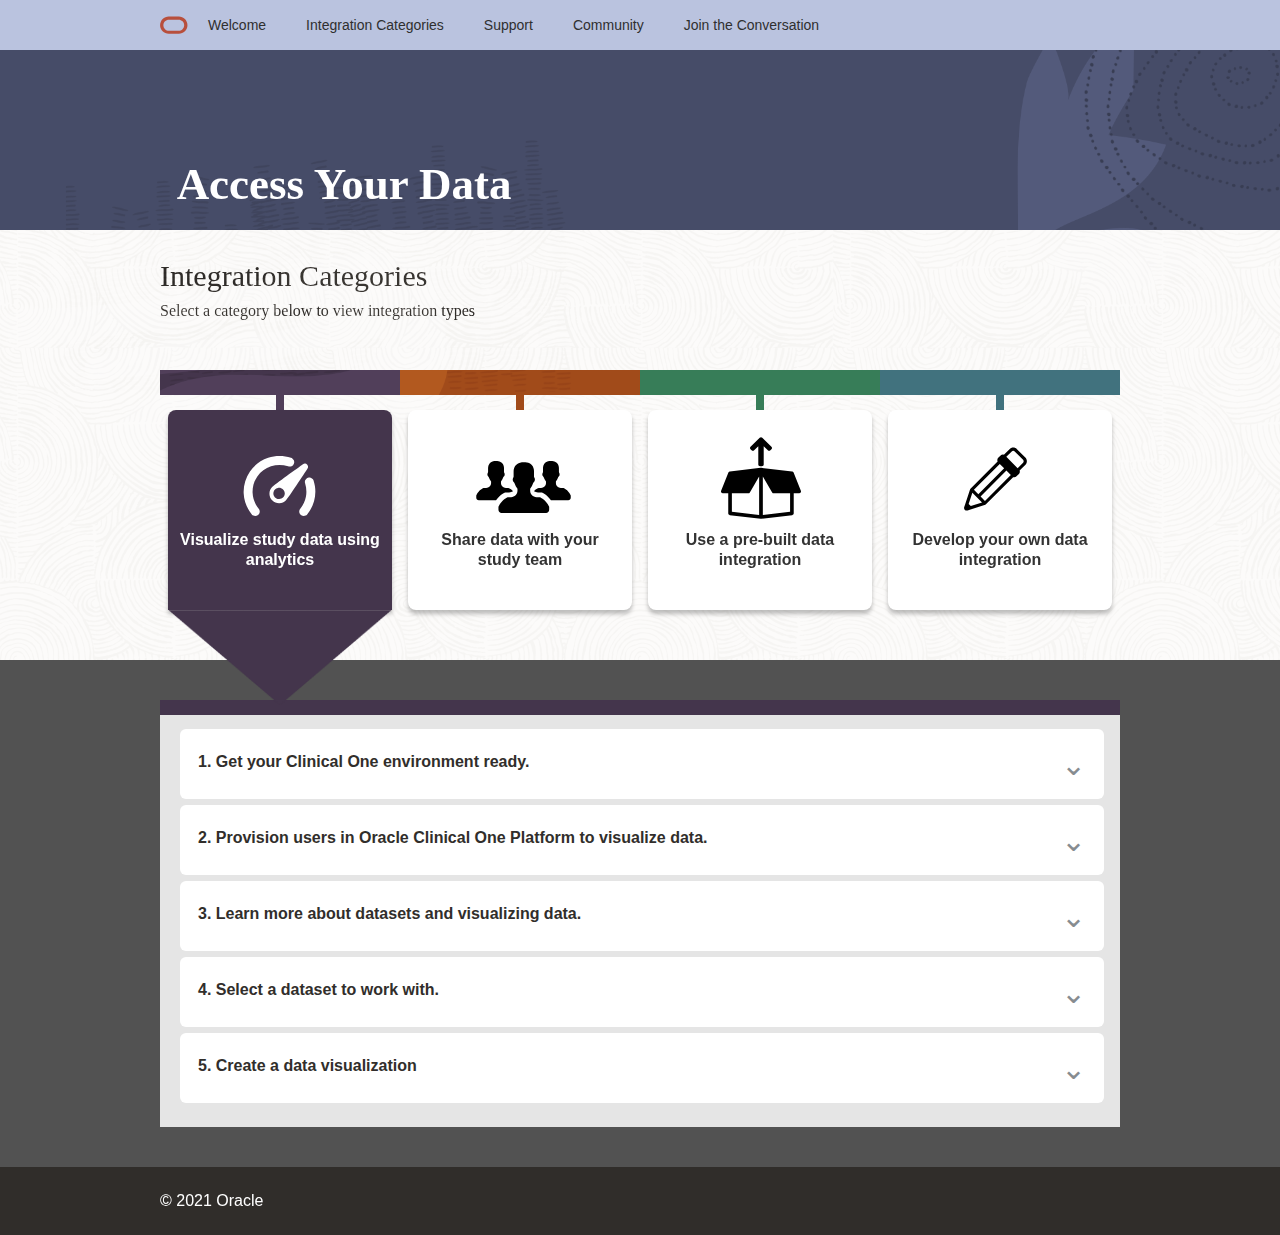
==== index.html @ 01ffe97f "first commit" ====
<!DOCTYPE html>
<html lang="en">

<head>
    <meta http-equiv="Content-Type" content="text/html; charset=UTF-8">
    <meta name="viewport" content="width = device-width, initial-scale=1.0">
    <meta http-equiv="X-UA-Compatible" content="ie=edge">
    <link rel="stylesheet" href="./style.css">
    <link rel="icon" href="https://www.oracle.com/asset/web/favicons/favicon-32.png" sizes="32x32">
    <title> Clinical One Access Your Data</title>

    <link rel="schema.dcterms" href="http://purl.org/dc/terms/">
    <meta name="dcterms.created" content="2021-08-27T13:24:15+00:00">
    <meta name="dcterms.title" content="Welcome to Oracle Health Sciences Clinical One">
    <meta name="dcterms.category" content="industries">
    <meta name="dcterms.isVersionOf" content="WELCOME">
    <meta name="dcterms.product" content="en/industries/health-sciences/clinical-one">

    <meta name="dcterms.release" content="Latest Release">
    <script id="ssot-metadata"
        type="application/json">{"primary":{"category":{"short_name":"industries","element_name":"Industries","display_in_url":true},"suite":{"short_name":"health-sciences","element_name":"Health Sciences","display_in_url":true},"product_group":{"short_name":"health-science-clinical","element_name":"Clinical","display_in_url":false},"product":{"short_name":"clinical-one","element_name":"Health Sciences Clinical One Platform","display_in_url":true},"release":{"short_name":"latest","element_name":"Latest Release","display_in_url":false}}}</script>

    <meta name="dcterms.identifier" content="F48219-02">
    <script
        type="application/ld+json"> {"@context":"https://schema.org","@type":"WebPage","name":" Clinical One Welcome Kit","datePublished":"2021-09-05 23:02:25 PDT","dateModified":"2021-11-08 17:31:45 PST"} </script>
    <script>window.ohcglobal || document.write('<script src="/en/dcommon/js/global.js">\x3C/script>')</script>
</head>

<body>
    <header id="navbar" class="sticky">
        <div class="logo-container">
            <img src="./files/logo-oracle-red.svg" alt="logo">
        </div>
        <nav>
            <ul class="nav-links">
                <li><a class="nav-link" href="#">Welcome</a></li>
                <li><a class="nav-link" href="#Integrationcategories">Integration Categories</a></li>
                <li><a class="nav-link" href="#support">Support</a></li>
                <li><a class="nav-link" href="#community">Community</a></li>
                <li><a class="nav-link" href="#convo">Join the Conversation</a></li>
            </ul>
        </nav>
    </header>

    <main>
        <section class="banner">
            <div class="bannertext">
                <h1>Access Your Data<span class="brheader"></span></h1>
                <div id="bannerimg">
                </div>
            </div>
        </section>



        <span id="Integrationcategories" class="spanlinks"></span>
        <section class="dynapick">
            <h1>Integration Categories</h1>
            <h6>Select a category below to view integration types</h6>
            <div class="pickset tabcontent" id="oracontent">
                <div class="redpick">


                    <div class="redpickoption" height="27" viewbox="0 0 196 27" fill="none"
                        xmlns="http://www.w3.org/2000/svg" style="background-color: #44354C;">
                    </div>

                    <div class="redpickoption" height="27" viewbox="0 0 196 27" " fill=" none"
                        xmlns="http://www.w3.org/2000/svg" style="background-color: #A14B1A;">
                    </div>

                    <div class="redpickoption" height="27" viewbox="0 0 196 27" fill="none"
                        xmlns="http://www.w3.org/2000/svg" style="background-color: #377D58">
                    </div>

                    <div class="redpickoption" height="27" viewbox="0 0 196 27" fill="none"
                        xmlns="http://www.w3.org/2000/svg" style="background-color: #41727E">
                    </div>
                </div>

                <div class="svgstem">


                    <svg width="8" height="15" viewbox="0 0 8 15" fill="none" xmlns="http://www.w3.org/2000/svg">
                        <path d="M-1.1365e-06 -1.90735e-06L0 26L8 26L8 -2.25704e-06L-1.1365e-06 -1.90735e-06Z"
                            fill="#44354C" />
                    </svg>

                    <svg width="8" height="15" viewbox="0 0 8 15" fill="none" xmlns="http://www.w3.org/2000/svg">
                        <path d="M-1.1365e-06 -1.90735e-06L0 26L8 26L8 -2.25704e-06L-1.1365e-06 -1.90735e-06Z"
                            fill="#A14B1A" />
                    </svg>

                    <svg width="8" height="15" viewbox="0 0 8 15" fill="none" xmlns="http://www.w3.org/2000/svg">
                        <path d="M-1.1365e-06 -1.90735e-06L0 26L8 26L8 -2.25704e-06L-1.1365e-06 -1.90735e-06Z"
                            fill="#377D58" />
                    </svg>

                    <svg width="8" height="15" viewbox="0 0 8 15" fill="none" xmlns="http://www.w3.org/2000/svg">
                        <path d="M-1.1365e-06 -1.90735e-06L0 26L8 26L8 -2.25704e-06L-1.1365e-06 -1.90735e-06Z"
                            fill="#41727E" />
                    </svg>

                </div>
                <div id="oraclebutton" class="card">
                    <div class="pickoption pick2" onclick="buttonclicker('ob2')">
                        <div id="op2" class="pick activate">
                                <div>
                                    <svg width="87" height="70" viewBox="0 0 104 87" fill = "white"
                                        xmlns="http://www.w3.org/2000/svg" class="story-icons-1">
                                        <path fill-rule="evenodd" clip-rule="evenodd"
                                            d="M14.0919 86.3813C14.9572 86.7876 15.902 86.9988 16.8589 87C18.0915 86.9986 19.2981 86.6485 20.3385 85.9907C21.3787 85.3328 22.2096 84.3942 22.7343 83.2845C23.2591 82.1746 23.456 80.9391 23.302 79.7223C23.1481 78.5052 22.6497 77.357 21.865 76.4112C16.4736 69.8992 13.361 61.8165 12.9986 53.3868C12.6362 44.957 15.0437 36.6393 19.8564 29.6929C24.6693 22.7465 31.6254 17.5498 39.6717 14.8893C47.718 12.2289 56.4162 12.2497 64.4495 14.9486C65.2695 15.2692 66.1465 15.4205 67.0272 15.3934C67.9078 15.3663 68.7738 15.1614 69.5724 14.791C70.3711 14.4207 71.0857 13.8927 71.673 13.2391C72.2603 12.5854 72.7079 11.8199 72.9888 10.9888C73.2696 10.1577 73.3777 9.27855 73.3066 8.40467C73.2355 7.53078 72.9867 6.6803 72.5752 5.90511C72.1637 5.1298 71.5981 4.44577 70.9128 3.89479C70.2276 3.34368 69.4369 2.93691 68.5887 2.69918C57.8806 -0.883904 46.2911 -0.900078 35.5728 2.65317C24.8545 6.20637 15.5903 13.1358 9.18085 22.3937C2.77141 31.6515 -0.434668 42.7344 0.0473922 53.9665C0.529452 65.1985 4.67344 75.969 11.8528 84.6493C12.4619 85.3835 13.2265 85.975 14.0919 86.3813ZM91.9506 12.2098C91.1713 11.4664 90.1547 11.0182 89.0777 10.9434C88.0009 10.8685 86.9316 11.1716 86.056 11.8001C79.2077 16.6739 44.8801 41.1942 41.3043 45.0114C38.7437 47.6739 37.3509 51.2395 37.4321 54.924C37.5134 58.6083 39.0622 62.1097 41.7377 64.6579C44.4132 67.2059 47.9964 68.5919 51.6989 68.5111C55.4013 68.4302 58.9199 66.889 61.4805 64.2265C65.1213 60.4309 88.0931 25.1925 92.6441 18.162C93.2635 17.2515 93.5342 16.1501 93.4069 15.0579C93.2797 13.9657 92.7629 12.9551 91.9506 12.2098ZM51.5765 62.4797C49.9442 62.5176 48.3372 62.073 46.9586 61.2021C45.5801 60.3313 44.492 59.0732 43.8319 57.587C43.1717 56.1009 42.9692 54.4532 43.2501 52.8526C43.5308 51.2519 44.2822 49.7699 45.4092 48.5942C46.5361 47.4184 47.9882 46.6015 49.5817 46.2469C51.1752 45.8922 52.8385 46.0157 54.3615 46.6017C55.8845 47.1877 57.1988 48.2098 58.1379 49.539C59.0772 50.8682 59.5993 52.4445 59.6383 54.069C59.6644 55.1481 59.4763 56.2217 59.0851 57.2285C58.694 58.2352 58.1073 59.1554 57.3586 59.9365C56.61 60.7176 55.714 61.3442 54.7218 61.7806C53.7297 62.2169 52.661 62.4545 51.5765 62.4797ZM87.1179 86.9999C85.8853 86.9985 84.6785 86.6485 83.6383 85.9906C82.5979 85.3328 81.767 84.3942 81.2423 83.2844C80.7176 82.1745 80.5208 80.9391 80.6747 79.7223C80.8286 78.5052 81.327 77.3569 82.1117 76.4112C86.2367 71.4098 89.0446 65.4647 90.2819 59.1128C91.5192 52.761 91.1468 46.2024 89.1983 40.0296C88.8885 39.2052 88.7511 38.3265 88.7944 37.4474C88.8377 36.5683 89.0607 35.7072 89.4499 34.9168C89.8391 34.1265 90.3863 33.4234 91.058 32.8507C91.7296 32.2781 92.5117 31.8478 93.3563 31.5863C94.2008 31.3248 95.09 31.2374 95.9696 31.3298C96.8492 31.422 97.7007 31.692 98.4719 32.123C99.2431 32.554 99.9177 33.1371 100.455 33.8366C100.991 34.5361 101.379 35.3371 101.594 36.1909C103.179 41.2237 103.99 46.4658 104 51.7398C103.998 63.7485 99.7992 75.3826 92.124 84.6493C91.5147 85.3835 90.7503 85.975 89.8849 86.3813C89.0195 86.7876 88.0748 86.9988 87.1179 86.9999Z "
                                            />
                                    </svg>

                                    <h1>Visualize study data using analytics</h1>
                                
                                    <div class="pickbutton">
                                        <button class="cardlinks active" id="ob2" onclick="openinfo(event,'c2')" style="display:none">View
                                            Checklist</button>
                                    </div>
                                
                            </div>
                            <img class="triangle-svg"
                                style="width: 100%;position: absolute;height: 95px;bottom: -94.5px;"
                                src="./files/Poly1.png" alt="pointer">

                        </div>
                    </div>

                    <div class="pickoption pick3" onclick="buttonclicker('ob3')">
                        <div id="op3" class="pick">
                            <div>
                            <svg width="129" height="62" viewBox="0 0 149 82" fill="black" xmlns="http://www.w3.org/2000/svg" class="story-icons-2">
                                <path d="M45.9577 49.4776H51.7405C54.0477 49.4776 56.1953 48.8034 58 47.6465C54.2727 43.6062 50.7044 42.6248 50.7044 42.6248H46.8038C42.4962 42.6248 39.0033 39.1552 39.0033 34.8748V32.3849C40.7286 30.3468 41.9665 27.9368 42.736 25.3895C42.8157 24.9602 43.2312 24.7479 43.5091 24.453C45.0024 22.97 45.2958 20.4666 44.1757 18.6845C44.0233 18.4136 43.7495 18.1789 43.7644 17.8442C43.7644 15.5713 43.7757 13.2955 43.7609 11.025C43.6995 8.2833 42.9115 5.43152 40.9761 3.40166C39.4145 1.76142 37.2702 0.784679 35.0575 0.366557C32.2615 -0.163235 29.3364 -0.136595 26.5672 0.563506C24.1675 1.16472 21.9125 2.56138 20.5187 4.63152C19.2843 6.43067 18.7433 8.61615 18.6524 10.7695C18.6178 13.0815 18.6446 15.3992 18.6368 17.7171C18.6905 18.1806 18.294 18.4947 18.1148 18.879C17.0604 20.7805 17.5245 23.3709 19.2201 24.7539C19.6505 25.0489 19.7301 25.5864 19.8866 26.0501C20.6253 28.3395 21.8519 30.4569 23.4023 32.3016V34.8748C23.4023 39.1546 19.9093 42.6249 15.6016 42.6249H11.7011C11.7011 42.6249 4.6313 44.5624 0 54.2499V58.1247C0 60.2668 1.74433 62 3.90064 62H31.2317C37.8557 51.7017 45.9577 49.4776 45.9577 49.4776Z" />
                                <path d="M137.299 42.6248H133.398C129.091 42.6248 125.598 39.1552 125.598 34.8748V32.3849C127.323 30.3468 128.561 27.9369 129.331 25.3895C129.41 24.9602 129.826 24.7479 130.104 24.453C131.597 22.97 131.89 20.4666 130.77 18.6845C130.618 18.4136 130.344 18.1789 130.359 17.8442C130.359 15.5713 130.37 13.2955 130.355 11.025C130.294 8.2833 129.506 5.43152 127.571 3.40167C126.009 1.76143 123.865 0.784677 121.652 0.366555C118.856 -0.163237 115.931 -0.136592 113.162 0.563509C110.762 1.16472 108.507 2.56139 107.113 4.63152C105.879 6.43068 105.338 8.61616 105.247 10.7695C105.212 13.0815 105.239 15.3992 105.231 17.7171C105.285 18.1806 104.889 18.4947 104.709 18.879C103.655 20.7805 104.119 23.3709 105.815 24.7539C106.245 25.0489 106.325 25.5864 106.481 26.0501C107.22 28.3395 108.447 30.4569 109.997 32.3016V34.8748C109.997 39.1546 106.504 42.6249 102.196 42.6249H98.2958C98.2958 42.6249 94.7272 43.6063 91 47.6465C92.8047 48.8034 94.9523 49.4774 97.2595 49.4774H103.042C103.042 49.4774 111.144 51.7016 117.768 62H145.099C147.256 62 149 60.2668 149 58.1247V54.25C144.368 44.5624 137.299 42.6248 137.299 42.6248Z" />
                                <path d="M99.9999 56.9998H94.9995C89.4774 56.9998 84.9997 52.5228 84.9997 46.9997V43.787C87.2114 41.1571 88.7983 38.0476 89.7849 34.7606C89.887 34.2067 90.4197 33.9328 90.7759 33.5522C92.6902 31.6387 93.0663 28.4085 91.6304 26.109C91.435 25.7595 91.0841 25.4567 91.1032 25.0248C91.1032 22.092 91.1177 19.1555 91.0987 16.2258C91.02 12.6881 90.0098 9.00841 87.5288 6.38925C85.5268 4.27281 82.7781 3.01249 79.9415 2.47298C76.3572 1.78937 72.6074 1.82375 69.0574 2.7271C65.9812 3.50288 63.0904 5.30501 61.3037 7.97616C59.7213 10.2976 59.0278 13.1176 58.9112 15.8961C58.8668 18.8793 58.9012 21.87 58.8912 24.8608C58.96 25.4588 58.4518 25.8641 58.2221 26.36C56.8703 28.8136 57.4653 32.156 59.6389 33.9405C60.1906 34.3212 60.2928 35.0147 60.4934 35.613C61.4403 38.5671 63.0128 41.2992 65.0002 43.6794V46.9998C65.0002 52.5221 60.5225 56.9999 55.0003 56.9999H50.0001C50.0001 56.9999 40.937 59.4999 35 71.9999V76.9996C35 79.7636 37.2361 82 40.0004 82H110C112.764 82 115 79.7637 115 76.9996V71.9999C109.062 59.4998 99.9999 56.9998 99.9999 56.9998Z" />
                                </svg>
                                
                            <h1>Share data with your study team</h1>
                            <div class="pickbutton">
                                <button class="cardlinks" id="ob3" onclick="openinfo(event,'c3')" style="display:none"sig>View
                                    Checklist</button>
                            </div>
                        </div>
                            <img class="triangle-svg"
                                style="width: 100%;position: absolute;height: 95px;bottom: -94.5px;"
                                src="./files/Poly2.png" alt="pointer">
                        </div>
                    </div>

                    <div class="pickoption pick4" onclick="buttonclicker('ob4')">
                        <div id="op4" class="pick">
                            <div>
                            <svg width="90" height="92" viewBox="0 0 102 104" fill="black" xmlns="http://www.w3.org/2000/svg" class="story-icons-3" >
                                <path d="M101.833 68.3233L92.5555 45.1113C92.2449 44.3221 91.5216 43.765 90.6778 43.6675L51.4685 39.0466C51.3108 39.0135 51.1486 38.9976 50.9839 39.0003C50.846 38.9987 50.7099 39.0115 50.5766 39.0364L11.3202 43.6629C10.481 43.7604 9.75306 44.3175 9.44241 45.1067L0.164869 68.3186C-0.117972 69.0336 -0.0344647 69.8414 0.396684 70.482C0.827883 71.1226 1.5465 71.5033 2.31619 71.5033H9.24308V97.0364C9.24308 98.2156 10.1194 99.2044 11.2878 99.339L50.6652 103.981C50.7579 103.995 50.846 104 50.9387 104C50.9543 104 50.9696 103.998 50.9851 103.998C51.0006 103.998 51.0159 104 51.0315 104C51.1196 104 51.2123 103.995 51.305 103.981L90.6778 99.339C91.8462 99.2044 92.7225 98.2156 92.7225 97.0364V71.5033H99.6818C100.451 71.5033 101.17 71.1272 101.601 70.4866C102.032 69.8459 102.121 69.0382 101.833 68.3233ZM13.8795 94.9752V71.5033H34.7853C35.6106 71.5033 36.3756 71.0622 36.7882 70.3473L48.6205 50.0026V99.0697L13.8795 94.9752ZM88.086 94.9752L53.3496 99.0698V49.9595L65.2097 70.352C65.6223 71.0623 66.3873 71.5033 67.2126 71.5033H88.086V94.9752Z"/>
                                <path d="M64.317 12.134C64.7727 12.5813 65 13.116 65 13.7398C65 14.3508 64.7728 14.8804 64.317 15.3275L62.9697 16.65C62.5377 17.097 61.9981 17.32 61.352 17.32C60.7046 17.32 60.1661 17.097 59.734 16.65L54.4498 11.4818V34.9366C54.4498 35.5476 54.2259 36.0445 53.7767 36.4271C53.3275 36.8087 52.7846 37 52.1501 37H49.8497C49.2141 37 48.6723 36.8087 48.2231 36.4271C47.774 36.0445 47.549 35.5476 47.549 34.9366V11.4818L42.283 16.6499C41.8286 17.097 41.2835 17.32 40.6482 17.32C40.0126 17.32 39.4675 17.097 39.0131 16.6499L37.6645 15.3274C37.2219 14.8687 37 14.3391 37 13.7397C37 13.1276 37.2219 12.5929 37.6645 12.135L49.365 0.652176C49.8076 0.217564 50.3527 5.66e-08 51.0001 0C51.6591 -5.761e-08 52.1976 0.217564 52.6178 0.652176L64.317 12.134Z"/>
                                </svg>
                                
                            <h1>Use a pre-built data integration</h1>
                            <div class="pickbutton">
                                <button class="cardlinks" id="ob4" onclick="openinfo(event,'c4')" style="display:none">View
                                    Checklist</button>
                            </div>
                        </div>
                            <img class="triangle-svg"
                                style="width: 100%;position: absolute;height: 95px;bottom: -94.5px;"
                                src="./files/Poly4.png" alt="pointer">

                        </div>
                    </div>

                    <div class="pickoption pick5" onclick="buttonclicker('ob5')">
                        <div id="op5" class="pick">
                            <div>
                            <svg width="73" height="78" viewBox="0 0 89 90" fill="black" xmlns="http://www.w3.org/2000/svg" class="story-icons-4">
                                <path d="M86.6392 14.6637L74.7938 2.81869C73.3248 1.34964 71.4941 0.626465 69.5497 0.626465C67.6058 0.626465 65.6389 1.36077 64.3049 2.81869L56.3708 10.7536C54.7882 10.2676 52.9575 10.6293 51.7367 11.7255L48.3235 15.1387C46.9789 16.484 46.7411 18.5519 47.4643 20.2704L9.12607 58.6083C9.00181 58.7326 8.87697 58.8574 8.87697 58.9698V59.0946C8.75327 59.2191 8.75327 59.3437 8.62872 59.4563L1.80213 80.2188L1.06771 82.4121L0.332993 84.6045C0.332993 84.7284 0.332994 84.8529 0.208444 84.8529C-0.0406561 86.0739 0.208444 87.0451 0.570074 87.6565C0.694624 87.9045 0.818606 88.1421 0.931799 88.266C1.66632 89.1254 2.76248 89.6119 3.98346 89.6119H4.83099C4.95488 89.6119 5.07943 89.6119 5.07943 89.4869L8.13119 88.5159L30.1034 81.315C30.4652 81.1913 30.7135 81.0667 30.9626 80.8296L69.4138 42.3784C69.9 42.6266 70.3855 42.6266 70.9963 42.6266C72.2172 42.6266 73.3132 42.1404 74.1725 41.2814L77.5859 37.868C78.9304 36.5235 79.1676 34.6925 78.5575 33.1103L86.4916 25.1753C89.5665 22.3617 89.5665 17.5915 86.6392 14.6637ZM50.5046 23.7062L56.7326 29.9228L20.2367 66.5432L14.0087 60.2021L50.5046 23.7062ZM9.61168 83.2705L6.56002 80.2188L11.8047 64.3506L25.4807 78.0264L9.61168 83.2705ZM29.6292 75.9464L23.4129 69.7194L59.9086 33.0988L66.1366 39.3259L29.6292 75.9464ZM83.4635 22.1124L75.7768 29.7981L59.7842 13.6921L67.4699 6.00626C68.566 4.91001 70.5214 4.91001 71.6184 6.00626L83.4635 17.84C84.5599 19.0607 84.5599 20.8917 83.4635 22.1124Z" />
                                </svg>
                                
                            <h1 style="top:50%">Develop your own data integration</h1>
                            <div class="pickbutton">
                                <button class="cardlinks" id="ob5" onclick="openinfo(event,'c5')" style="display:none">View
                                    Checklist</button>
                            </div>
                        </div>
                            <img class="triangle-svg"
                                style="width: 100%;position: absolute;height: 95px;bottom: -94.5px;"
                                src="./files/Poly5.png" alt="pointer">

                        </div>
                    </div>
                </div>

                <div id="c2" class="info card_content">

                    <div class="rinfo">
                        <svg width="100%" height="15" viewbox="0 0 1493 " fill=" #44354C"
                        
                            xmlns="http://www.w3.org/2000/svg">
                            <rect width="100%" height="15" fill="#44354C" />
                        </svg>

                        <div class="infomargin overlay">
                            <button id="b1" class="accordion infobox" onclick="accord()">
                                <!-- <svg width="30" height="20" viewBox="0 0 30 20" fill="none" xmlns="http://www.w3.org/2000/svg" style="float:right">
                                    <path d="M29.3925 4.98247L18.9438 15.5075L18.9663 15.5287L16.0438 18.43L15.3388 19.14L15.3338 19.135L15.3275 19.14L14.6225 18.43L11.7 15.5287L11.7213 15.5075L1.27379 4.98247C0.623788 4.32872 0.640038 3.26122 1.30879 2.59747L2.52504 1.38997C3.19379 0.726216 4.26254 0.717466 4.91129 1.37122L15.3325 11.8687L25.7538 1.37122C26.4025 0.717466 27.47 0.726216 28.1388 1.38997L29.355 2.59747C30.025 3.26122 30.04 4.32872 29.3925 4.98247Z" fill="#878C90"/>
                                    </svg> -->
                                    
                                <span class="btext">1. Get your Clinical One environment ready.
                                </span>
                            </button>
                            <div class="panel">
                                <div class="ticontainer">
                                    <div class="ticontainer_text">
                                        <span class="stext">Work with your Oracle project manager to make sure the Oracle Clinical One Analytics are fully deployed in your organization's environment. Remember that you can use Oracle Clinical One Analytics whether you are working in a brand new or existing study.
                                        </span>
                                    </div>
                                </div>
                            </div>
                        </div>

                        <div class="infomargin overlay">
                            <button class="accordion infobox" onclick="accord()">
                                
                                <span class="btext">2. Provision users in Oracle Clinical One Platform to visualize data.
                                </span>
                            </button>
                            <div class="panel">
                                <div class="ticontainer">
                                    <div class="ticontainer_text">
                                        <span class="stext">
                                            Work with your user administrator to make sure you and other sponsor users are assigned the appropriate permissions in Oracle Clinical One Platform.
                                            <br>
                                            <br>
                                            For step-by-step instructions on how to provision a sponsor user in Oracle Clinical One Platform, see <a href="https://docs.oracle.com/en/industries/health-sciences/clinical-one/user-provisioning/create-study-user-accounts.html">Create study user accounts</a>.
                                            For permissions typically assigned to a data manager or other sponsor users, see <a href="https://docs.oracle.com/en/industries/health-sciences/clinical-one/user-provisioning/examples-study-roles.html">Examples of study roles</a>.
                                            <br>
                                        </span>
                                    </div>
                                </div>
                            </div>
                        </div>

                        <div class="infomargin overlay">
                            <button class="accordion infobox" onclick="accord()">
                                
                                <span class="btext">3. Learn more about datasets and visualizing data.
                                </span>
                            </button>
                            <div class="panel">
                                <div class="ticontainer_text">
                                    <span class="stext">
                                        Read about the predefined datasets, corresponding permissions, and what tasks you can perform when working with analytics.
                                        <br>
                                        <br>
                                        <a href="https://docs.oracle.com/en/industries/health-sciences/clinical-one/analytics-information/get-started-data-sets-and-visualizing-data.html">Get started with datasets and visualizing data</a> |
                                        <a href="https://docs.oracle.com/en/industries/health-sciences/clinical-one/analytics-information/dataset-descriptions.html"> Dataset descriptions</a> |
                                        <a href="https://docs.oracle.com/en/industries/health-sciences/clinical-one/analytics-information/clinical-one-analytics-use-cases.html"> Use cases</a>
                                        <br>
                                    </span>
                                </div>
                            </div>
                        </div>

                        <div class="infomargin overlay">
                            <button class="accordion infobox" onclick="accord()">
                                
                                <span class="btext">4. Select a dataset to work with.
                                </span>
                            </button>
                            <div class="panel">
                                <div class="ticontainer_text">
                                    <span class="stext">
                                        You don't have to create a custom dataset from scratch because they are already predefined in your Oracle Clinical One Analytics environment. However, you have control over what you choose to visualize or export from that dataset.
                                        <br>
                                        <br>
                                        <a href="https://docs.oracle.com/en/industries/health-sciences/clinical-one/analytics-information/select-data-set-work.html">Select a dataset to work with</a>
                                        
                                    </span>
                                </div>
                            </div>
                        </div>

                        <div class="infomargin overlay1">
                            <button class="accordion infobox" onclick="accord()">
                                
                                <span class="btext">5. Create a data visualization
                                </span>
                            </button>
                            <div class="panel">
                                <div class="ticontainer_text">
                                    <span class="stext">
                                        You can visualize Oracle Clinical One Platform clinical data and add your visualizations into a dashboard that can be shared with analysts and statisticians on your study team.
                                        <br>
                                        <br>
                                        <a href="https://docs.oracle.com/en/industries/health-sciences/clinical-one/analytics-information/create-data-visualization.html">Create a data visualization</a>
                                        <br>
                                    </span>
                                    <br>
                                </div>
                            </div>
                        </div>

                        <svg width="100%" height="2" viewbox="0 0 1493 " fill="none"
                        xmlns="http://www.w3.org/2000/svg">
                    </svg> 
                        
                    </div>
                </div>

                <!-- <div id="c2" class="info card_content">

                    <div class="rinfo">
                        <svg width="100%" height="15" viewbox="0 0 1493 " fill="#44354C;"
                            xmlns="http://www.w3.org/2000/svg">
                            <rect width="100%" height="15" fill="#44354C" />
                        </svg>

                        <div class="infomargin">
                            <button class="accordion infobox" onclick="accord()">
                                
                                <span class="btext">1. Get your Clinical One environment ready.</span>
                            </button>
                            <div class="panel">
                                <div class="ticontainer">
                                    <div class="ticontainer_text">
                                        <span class="stext">
                                            <ol type="a">
                                                <li>Look for an email from
                                                    <strong>Alerts@clinicalone.oraclecloud.com</strong> with a subject
                                                    of <strong> Access information for the study_name study in Clinical
                                                        One.</strong> </li>
                                                <br>
                                                <li>Everyone receives this email after being assigned roles within a
                                                    study. The email contains the product URL, the date when access
                                                    begins, and the name of the study.</li>
                                                <br>
                                                <li>After your access begins, sign in to Oracle Clinical One Platform
                                                    using your Oracle Health Sciences single sign-on.
                                                    <br>
                                                    <a target="_blank"
                                                        href="https://www.oracle.com/goto/clinical-one-sign-in">Learn
                                                        More.</a>
                                                </li>
                                            </ol>
                                            <br>
                                        </span>
                                    </div>
                                    
                                        <div class="ticontainer_img" style="max-width: 30%">
                                            <img src="files/Capture1.PNG" id= "myImg" style="max-height: 180px;">
                                            <div id="myModal" class="modal">
                                                <span class="close">&times;</span>
                                                <img class="modal-content" id="img01">           
                                                <div id="caption"></div>
                                              </div>
                                            
                                        </div>
                                        
                                </div>
                            </div>
                        </div>

                        <div class="infomargin overlay2">
                            <button class="accordion infobox" onclick="accord()">
                                <span class="btext">2. Provision users in Oracle Clinical One Platform to visualize data.
                                </span>
                            </button>
                            <div class="panel">
                                <div class="ticontainer">
                                    <div class="ticontainer_text">
                                        <span class="stext">
                                            <ol type="a">
                                                <li>You can start reviewing all aspects of your study design as soon as
                                                    the study designer makes the study available for testing. Before the
                                                    formal testing process even begins, you can collaborate with your
                                                    Design Consultant to get answers to your questions and complete many
                                                    of your user acceptance testing tasks prior to the start of formal
                                                    testing.</li>
                                                <br>
                                                <li>Share updates with your Oracle Design Consultant.
                                                    <br>
                                                    Your Oracle Design Consultant can implement changes and share them
                                                    with you using a quick drag-and-drop process.
                                                </li>
                                            </ol>
                                            <br>
                                        </span>
                                    </div>
                                </div>
                            </div>
                        </div>

                        <div class="infomargin overlay2">
                            <button class="accordion infobox" onclick="accord()">
                                
                                <span class="btext">3. Learn more about datasets and visualizing data.
                                </span>
                            </button>
                            <div class="panel">
                                <div class="ticontainer_text">
                                    <span class="stext">
                                        <ol type="a">
                                            <li>Look for an email from your Oracle Project Manager or Design Consultant,
                                                informing you that Oracle completed verification of the study, and the
                                                study is ready for UAT.</li>
                                            <br>
                                            <li>Ensure that the study meets all acceptance criteria.</li>
                                        </ol>
                                        <br>
                                    </span>
                                </div>
                            </div>
                        </div>

                        <div class="infomargin overlay2">
                            <button class="accordion infobox" onclick="accord()">
                                <span class="btext">4. Select a dataset to work with.</span>
                            </button>
                            <div class="panel">
                                <div class="ticontainer_text">
                                    <span class="stext">
                                        <ol type="a">
                                            <li>Look for an email from your Oracle Project Manager or Design Consultant,
                                                informing you that Oracle completed verification of the study, and the
                                                study is ready for UAT.</li>
                                            <br>
                                            <li>Ensure that the study meets all acceptance criteria.</li>
                                        </ol>
                                        <br>
                                    </span>
                                </div>
                            </div>
                        </div>

                        <div class="infomargin overlay2">
                            <button class="accordion infobox" onclick="accord()">
                                <span class="btext">5. Create a data visualization
                                </span>
                            </button>
                            <div class="panel">
                                <div class="ticontainer_text">
                                    <span class="stext">
                                        <ol type="a">
                                            <li>Look for an email from your Oracle Project Manager or Design Consultant,
                                                informing you that Oracle completed verification of the study, and the
                                                study is ready for UAT.</li>
                                            <br>
                                            <li>Ensure that the study meets all acceptance criteria.</li>
                                        </ol>
                                        <br>
                                    </span>
                                </div>
                            </div>
                        </div>

                        <div class="documentation">
                            <p>Documentation: <a href="https://www.oracle.com/goto/clinical-one-faqs"
                                    target="_blank">FAQs for sponsors and CROs</a> | <a
                                    href="https://docs.oracle.com/en/industries/health-sciences/clinical-one/quick-study-design/index.html"
                                    target="_blank">Quick Start for Study Designers</a> | <a href="https://docs.oracle.com/en/industries/health-sciences/clinical-one/quick-study-setup/index.html
                                    " target="_blank">Quick Start for Study Teams</a> | <a href="https://docs.oracle.com/en/industries/health-sciences/clinical-one/sponsor-cro-information/index.html
                                    " target="_blank">Sponsor and CRO guide</a></p>
                            <p>Training: <a
                                    href="https://docs.oracle.com/en/industries/health-sciences/clinical-one/ors-study-design-training.html"
                                    target="_blank">Study design videos</a> </p>
                        </div>

                    </div>
                </div> -->

                <div id="c3" class="info card_content" style="display:none">

                    <div class="rinfo">
                        <svg width="100%" height="15" viewbox="0 0 1493 " fill="#6C1031"
                            xmlns="http://www.w3.org/2000/svg">
                            <rect width="100%" height="15" fill="#A14B1A" />
                        </svg>

                        <div class="infomargin overlay2">
                            <button class="accordion infobox" onclick="accord()">
                               
                                <span class="btext">1. Learn how to run a report or data extract.</span>
                            </button>
                            <div class="panel">
                                <div class="ticontainer_text">
                                    <span class="stext">
                                        You can run reports on real data while in production mode or on mock data when in testing and training mode. When your reports are ready you can download them in CSV or PDF format or view them in HTML.
                                        <br>
                                        <br>
                                        <a href="https://docs.oracle.com/en/industries/health-sciences/clinical-one/sponsor-cro-information/run-and-download-report-or-data-extract.html">Run and download a report or data extract</a> |
                                        <a href="https://docs.oracle.com/en/industries/health-sciences/clinical-one/sponsor-cro-information/generate-and-download-oracle-crf-submit-archive.html">Generate an Oracle CRF Submit archive or report</a> 
                                        <br>
                                    </span>
                                </div>
                            </div>
                        </div>

                        <div class="infomargin overlay2">
                            <button class="accordion infobox" onclick="accord()">
                                <span class="btext">2. See your options.</span>
                            </button>
                            <div class="panel champagne">
                                <div class="ticontainer_text">
                                    <span class="stext">
                                        Clinical One includes a wide variety of reports for you to select from. Don't forget that your access to certain reports may be restricted due to your study role.
                                        <br>
                                        <br>
                                        <a href="https://docs.oracle.com/en/industries/health-sciences/clinical-one/sponsor-cro-information/report-descriptions.html">Report descriptions</a>  |
                                        <a href="https://docs.oracle.com/en/industries/health-sciences/clinical-one/sponsor-cro-information/data-extract-descriptions.html">Data extract descriptions</a>  | 
                                        <a href="https://docs.oracle.com/en/industries/health-sciences/clinical-one/sponsor-cro-information/oracle-crf-submit-archives-and-reports.html">Oracle CRF Submit archives and reports</a>
                                        <br>
                                    </span>
                                </div>
                            </div>
                        </div>

                        <div class="infomargin overlay2">
                            <button class="accordion infobox" onclick="accord()">
                                <span class="btext">3. Do some customization.</span>
                            </button>
                            <div class="panel champagne">
                                <div class="ticontainer_text">
                                    <span class="stext">
                                        Some reports can be customized to better suit your needs. For example, you can add more subject data to your Subject Events report.
                                        <br>
                                        <br>
                                        <a href="https://docs.oracle.com/en/industries/health-sciences/clinical-one/sponsor-cro-information/add-customized-fields-report.html"> Add customized fields to a report </a>
                                        <br>
                                    </span>
                                </div>
                            </div>
                        </div>

                        <svg width="100%" height="2" viewbox="0 0 1493 " fill="none"
                        xmlns="http://www.w3.org/2000/svg">
                    </svg>   
                    </div>
                </div>

                <div id="c4" class="info card_content" style="display:none">

                    <div class="rinfo">
                        <svg width="100%" height="15" viewbox="0 0 1493 " fill="#44354C;"
                            xmlns="http://www.w3.org/2000/svg">
                            <rect width="100%" height="15" fill="#377D58" />
                        </svg>

                        <div class="infomargin overlay2">
                            <button class="accordion infobox" onclick="accord()">
                                <span class="btext">1. Randomization & Trial Supply Management (RTSM)
                                </span>
                            </button>
                            <div class="panel">
                                <div class="ticontainer">
                                    <div class="ticontainer_text">
                                        <span class="stext">

                                            <details>
                                                <summary>Supply Systems</summary>
                                                <ol class="card-details">
                                                    <li> <a class="modal-button" href="#myModal1">Almac</a></li>
                                                    <li>Fisher</li>
                                                    <li>PMD Smart Supplies</li>
                                                    <li>Catalent</li>
                                                    <li>SAP (custom)</li>
                                                    <li>Sharp ERP Shipment</li>
                                                </ol>
                                              </details>
                                              <details>
                                                <summary>EDC Systems</summary>
                                                <ol class="card-details">
                                                    <li>InForm</li>
                                                    <li>Medidate Rave</li>
                                                    <li> <a class="modal-button" href="#myModal2">IBM Merge</a></li>
                                                </ol>
                                              </details>
                                              <details>
                                                <summary>CTMS Systems</summary>
                                                <ol class="card-details">
                                                    <li>Oracle Siebel CTMS (Siebel CTMS on OHC) )</li>
                                                    <li>Veeva CTMS (Veeva Vault CTMS on OHC</li>
                                                </ol>
                                              </details>
                                              <details>
                                                <summary>Duplicate Patient Checking</summary>
                                                <ol class="card-details">
                                                    <li>Verified Clinical Trials (VCT)</li>
                                                </ol>
                                              </details>


                                            <br>
                                        </span>
                                    </div>

                                </div>
                            </div>
                        </div>
                        <div id="myModal1" class="modal">

                            <!-- Modal content -->
                            <div class="modal-content" >
                              <span class="close">&times;</span>
                              <div class="rectangle">
                                <h3>Almac Global Depot Network </h3>
                                <p>Allows you to automate, distribute, and track shipments more effectively.</p>
                              </div>
                              <div style="display: flex; flex-direction: row; background-color: #ffffff;">
                                
                                <br>
                                <br>
                                  <div class="left">
                                    <h5>Supporting Documentation</h5>
                                    
                                    <br>
                                      <button class="learn-more"> <a style="display:block;text-decoration: none;color:black;width:100%"href="https://docs.oracle.com/en/industries/health-sciences/clinical-one/digitalgateway-guide/create-other-integrations.html#GUID-BA4397E2-4465-4FF2-A391-35C00B258A09">Learn more</a></button>
                                      <button class="view-btn">View the service description and metrics</button>
                                      <br>
                                      <br>
                                      <h5>Integration Details</h5>
                                      <div class="modal-icons">
                                        <span>
                                        <svg width="89" height="49" viewBox="0 0 89 49" fill="none" xmlns="http://www.w3.org/2000/svg" style="margin-left: 20%; margin-top:8%">
                                            <path d="M6.625 24.5L27.6667 3.45837M6.625 24.5L27.6667 45.5417M6.625 24.5L82.375 24.5M82.375 24.5L61.3333 3.45837M82.375 24.5L61.3333 45.5417" stroke="#377D58" stroke-width="8"/>
                                            </svg>
                                            <br>
                                            <br>
                                        Data Flow: Bi-directional
                                        </span>

                                        <span>  
                                        <svg width="78" height="79" viewBox="0 0 78 79" fill="none" xmlns="http://www.w3.org/2000/svg" style="margin-left: 20%;">
                                            <path d="M4.125 33.6875C4.125 17.6367 17.1367 4.625 33.1875 4.625M4.125 33.6875H23.5095M4.125 33.6875C4.125 46.3415 12.2122 57.1066 23.5 61.0963M33.1875 4.625C49.2383 4.625 62.25 17.6367 62.25 33.6875H42.8655M33.1875 4.625C28.9075 7.56441 23.7581 19.753 23.5095 33.6875M33.1875 4.625C37.3437 7.47938 42.3197 19.0556 42.8318 32.4828C42.847 32.8828 42.8583 33.2844 42.8655 33.6875M42.8655 33.6875H23.5095M42.8655 33.6875C42.9221 36.8558 42.7252 40.1144 42.2072 43.375M23.5095 33.6875C23.4079 39.3792 24.124 45.3621 26.051 51.125M42.875 60.8125C42.875 68.3029 48.9471 74.375 56.4375 74.375H66.125V66.625M42.875 60.8125C42.875 53.3221 48.9471 47.25 56.4375 47.25H66.125V55M42.875 60.8125H31.25M66.125 55H77.75M66.125 55V66.625M66.125 66.625H77.75" stroke="#377D58" stroke-width="8"/>
                                            </svg>
                                            <br>
                                        Mode: Web Service
                                        </span> 
                                        
                                        <span>
                                        <svg width="65" height="72" viewBox="0 0 65 72" fill="none" xmlns="http://www.w3.org/2000/svg" style="margin-left: 20%;">
                                            <path d="M0.333496 0.166626H37.6511L57.6668 20.1824V28.8333H50.5002V25.25H32.5835V7.33329H7.50016V64.6666H50.5002V61.0833H57.6668V71.8333H0.333496V0.166626ZM39.7502 12.4009V18.0833H45.4326L39.7502 12.4009Z" fill="#377D58"/>
                                            <path d="M12.4844 53.9166L17.8623 44.8655L12.7485 36.4626H17.046L20.6473 42.4887L24.1525 36.4626H28.2819L23.1441 44.9375L28.546 53.9166H24.2485L20.3592 47.3143L16.6139 53.9166H12.4844Z" fill="#377D58"/>
                                            <path d="M30.4552 53.9166V36.4626H34.3686L39.9145 47.9626L45.3884 36.4626H49.3018V53.9166H45.6045V42.6087L40.9949 52.236H38.6901L34.0805 42.7528V53.9166H30.4552Z" fill="#377D58"/>
                                            <path d="M52.7052 53.9166V36.4626H56.4505V50.5795H64.1331V53.9166H52.7052Z" fill="#377D58"/>
                                            </svg>
                                            <br>
                                        File type: XML
                                        </span>
                                        </div>
                                        <br>
                                        <br>
                                      <h5>Configuration Service:</h5>
                                      <br>
                                      <p>B92664 or B92665</p>
                                      <br>
                                      <h5>Next Steps</h5>
                                      <br>
                                      <p>
                                        If you are interested in using this integration, work with your Customer Success Manager (CSM).
                                      </p>
                                  </div>

                                  <span class="right">
                                      <h5>Available Events</h5>
                                      <br>
                                      <ol>
                                          <li>Shipment Requests</li>
                                          <li>Automated Shipment Response-Confirmed</li>
                                          <li>In Transit Status</li>
                                          </ol>
                                          <br>
                                          
                                    <h5>Available Data Points</h5>
                                    <br>
                                    <p> <b>Request: </b> Shipping Site Address, Site contact information, Site investigation information, & Shipment Order Details </p>
                                    <br>
                                    <p> <b>Response:</b> Shipment Order, Tracking Number and Shipment Date, and Shipment Status</p>

                                    <br>
                                    <h5>What's New?</h5>
                                    <br>
                                    <p> <b>Added: </b> Ability to share alerts of events</p>
                                  </span> 
                                </div>

                              <!-- </div> -->
                              <!-- </div> -->
                              <!-- <div class ="sidebar"> -->
                                  
                              <!-- </div> -->
                            </div>
                          
                          </div>
                          <div id="myModal2" class="modal">

                            <!-- Modal content -->
                            <div class="modal-content" >
                              <span class="close1">&times;</span>
                              <div class="rectangle">
                                <h3>IBM Merge EDC:</h3>
                                <p>Send Clinical One RTSM data to IBM EDC for screening, randomization, subject completion, subject withdrawal, and study drug dispensation.</p>
                              </div>
                              <div style="display: flex; flex-direction: row; background-color: #ffffff;">
                                
                                <br>
                                <br>
                                  <div class="left">
                                    <h5>Supporting Documentation</h5>
                                    
                                    <br>
                                      <button class="view-btn">View the service description and metrics</button>
                                      <br>
                                      <br>
                                      <h5>Integration Details</h5>
                                      <div class="modal-icons">
                                        <span>
                                            <svg width="82" height="49" viewBox="0 0 82 49" fill="none" xmlns="http://www.w3.org/2000/svg">
                                                <path d="M57.8091 0.490697L81.8265 24.5081L57.8091 48.5255L51.8576 42.574L65.7152 28.7164L0.124999 28.7164L0.124999 20.2998L65.7152 20.2998L51.8576 6.44218L57.8091 0.490697Z" fill="#377D58"/>
                                                </svg>                                                
                                            <br>
                                            <br>
                                        Data Flow: Outbound
                                        </span>

                                        <span>  
                                            <svg width="87" height="63" viewBox="0 0 87 63" fill="none" xmlns="http://www.w3.org/2000/svg">
                                                <path d="M70.47 21.425C70.5204 20.9096 70.625 20.4059 70.625 19.875C70.625 11.3151 63.6849 4.375 55.125 4.375C47.127 4.375 40.617 10.4588 39.7877 18.2398C37.4666 16.8486 34.7812 16 31.875 16C23.3151 16 16.375 22.9401 16.375 31.5C16.375 32.8369 16.375 35.375 16.375 35.375C4.75 43.125 4.75 58.625 4.75 58.625H62.875C73.5739 58.625 82.25 49.9489 82.25 39.25C82.25 31.2443 77.3946 24.3816 70.47 21.425Z" stroke="#377D58" stroke-width="8" stroke-miterlimit="10"/>
                                                </svg>
                                                
                                            <br>
                                        Mode: API
                                        </span> 
                                        
                                        <span>
                                            <svg width="65" height="72" viewBox="0 0 65 72" fill="none" xmlns="http://www.w3.org/2000/svg">
                                                <path d="M0.833496 0.166626H38.1511L58.1668 20.1824V28.8333H51.0002V25.25H33.0835V7.33329H8.00016V64.6666H51.0002V61.0833H58.1668V71.8333H0.833496V0.166626ZM40.2502 12.4009V18.0833H45.9326L40.2502 12.4009Z" fill="#377D58"/>
                                                <path d="M23.4819 53.9166V39.6317H18.3201V36.4626H32.389V39.6317H27.2272V53.9166H23.4819Z" fill="#377D58"/>
                                                <path d="M33.4056 53.9166L38.7835 44.8655L33.6697 36.4626H37.9672L41.5684 42.4887L45.0737 36.4626H49.2031L44.0653 44.9375L49.4672 53.9166H45.1697L41.2803 47.3143L37.535 53.9166H33.4056Z" fill="#377D58"/>
                                                <path d="M55.6259 53.9166V39.6317H50.4641V36.4626H64.533V39.6317H59.3712V53.9166H55.6259Z" fill="#377D58"/>
                                                </svg>
                                                
                                            <br>
                                        File type: TXT
                                        </span>
                                        </div>
                                        <br>
                                        <br>
                                      <h5>Configuration Service:</h5>
                                      <br>
                                      <p>B92664 or B92665</p>
                                      <br>
                                      <h5>Next Steps</h5>
                                      <br>
                                      <p>
                                        If you are interested in using this integration, work with your Customer Success Manager (CSM).
                                      </p>
                                  </div>

                                  <span class="right">
                                      <h5>Available Events</h5>
                                      <br>
                                      <ol>
                                             
                                          <li>Screening/Screenfail</li>
                                          <li>Randomization</li>
                                          <li>Visit Complete</li>
                                          <li>Completion/undo Completion</li>
                                          <li>Withdrawal/Undo Withdraw</li>
                                          <li>Kit Replacement</li>
                                          </ol>
                                          <br>
                                          
                                    <h5>Available Data Points</h5>
                                    <br>
                                    <ol style="list-style-type:disc">
                                            
                                        <li>Demography</li>
                                        <li>Randomization</li>
                                        <li>Dispensation/Replacement</li>
                                        <li>Withdraw/ScreenFail reasons</li>
                                        <li>Completion details</li>
                                        <li>Scheduled Visit details</li>
                                    </ol>

                                    <br>
                                    <h5>What's New?</h5>
                                    <br>
                                    <p> <b>Added: </b> Ability to share alerts of events</p>
                                  </span> 
                                </div>

                              <!-- </div> -->
                              <!-- </div> -->
                              <!-- <div class ="sidebar"> -->
                                  
                              <!-- </div> -->
                            </div>
                          
                          </div>
                        
                        <div class="infomargin overlay2">
                            <button class="accordion infobox" onclick="accord()">
                                <span class="btext">2. Data Collection
                                </span>
                            </button>
                            <div class="panel">
                                <div class="ticontainer">
                                    <div class="ticontainer_text">
                                        <span class="stext">

                                            <details>
                                                <summary>IVRS Systems</summary>
                                                <ol class="card-details">
                                                    <li>Multi-IVRS System Interface</li>
                                                </ol>
                                              </details>
                                              <details>
                                                <summary>CTMS Systems</summary>
                                                <ol class="card-details">
                                                    <li>Oracle Trial Mgmt. & Monitoring Service</li>
                                                </ol>
                                              </details>
                                              <details>
                                                <summary>myHealth/DCT -Medable</summary>
                                                <ol class="card-details">
                                                    <li>Wearables / Devices</li>
                                                    <li>eConsent/eCOA/ePRO</li>
                                                    <li>Telehealth</li>
                                                </ol>
                                              </details>
                                              <details>
                                                <summary>Labs/General Subject Data</summary>
                                                <ol class="card-details">
                                                    <li>CDISC Lab Import</li>
                                                    <li>Data Intake</li>
                                                </ol>
                                              </details>
                                              <details>
                                                <summary>Data Review/Mgmt. & SDTM</summary>
                                                <ol class="card-details">
                                                    <li>Data Management Workbench</li>     
                                                </ol>
                                              </details>
                                              <details>
                                                <summary>Metadata Repository - Nurocor</summary>
                                                <ol class="card-details">
                                                    <li>Automated Study Setup (PoC)</li>     
                                                </ol>
                                              </details>
                                              <details>
                                                <summary>Metadata Repository - Nurocor</summary>
                                                <ol class="card-details">
                                                    <li>Automated Study Setup (PoC)</li>     
                                                </ol>
                                              </details>
                                              <details>
                                                <summary>Data Cleaning - Saama</summary>
                                                <ol class="card-details">
                                                    <li>AI & ML Generated Queries (PoC)</li>     
                                                </ol>
                                              </details>
                                              <details>
                                                <summary>Risk Based Monitory</summary>
                                                <ol class="card-details">
                                                    <li>Site SDV Level re-calibration</li>     
                                                </ol>
                                              </details>
                                              <details>
                                                <summary>Trial Management and Monitoring Cloud Service (TMMCS)</summary>
                                                <ol class="card-details">
                                                    <li>Source Data Validation </li>
                                                    <li>Subject Visit Integration</li> 
                                                    <li>Site Integration</li>
                                                    <li>SVT Integration </li>    
                                                </ol>
                                              </details>
                                            <br>
                                        </span>
                                    </div>

                                </div>
                            </div>
                        </div>
                        <div class="infomargin overlay2">
                            <button class="accordion infobox" onclick="accord()">
                                <span class="btext">3. Other Integrations
                                </span>
                            </button>
                            <div class="panel">
                                <div class="ticontainer">
                                    <div class="ticontainer_text">
                                        <span class="stext">

                                            <ol class="card-details">
                                                <li>Central Coding </li>
                                                <li> CRF Submit </li>
                                                    <li>InForm & Argus </li>
                                                        <li>Rave & DMW </li>
                                                            <li>FHIR Server</li>
                                            </ol>
                                            <br>
                                        </span>
                                    </div>

                                </div>
                            </div>
                        </div>

                        <svg width="100%" height="2" viewbox="0 0 1493 " fill="none"
                        xmlns="http://www.w3.org/2000/svg">
                        </svg>


                    </div>
                </div>

                <div id="c5" class="info card_content" style="display:none">

                    <div class="rinfo">
                        <svg width="100%" height="15" viewbox="0 0 1493 " fill="#44354C;"
                            xmlns="http://www.w3.org/2000/svg">
                            <rect width="100%" height="15" fill="#41727E" />
                        </svg>

                        <div class="infomargin overlay2">
                            <button class="accordion infobox" onclick="accord()">
                                <span class="btext">3. Other Integrations</span>
                            </button>
                            <div class="panel">
                                <div class="ticontainer">
                                    <div class="ticontainer_text">
                                        <span class="stext">
                            <details>
                                <summary>See More</summary>
                                This text will be hidden if your browser supports it.
                              </details>
                              </span>
                                    </div>

                                </div>
                            </div>
                        </div>
                        <svg width="100%" height="2" viewbox="0 0 1493 " fill="none"
                        xmlns="http://www.w3.org/2000/svg">
                        </svg>
                        

                    </div>
                </div>

            </div>

            


        </section>

        

        <section class="end">
            <a href="https://www.oracle.com/legal/copyright.html" target="_blank" class="copyright">&#x00a9; 2021 Oracle
            </a>
        </section>
    </main>
    <script src="./script.js"></script>
    <noscript><img
            src="https://docs.oracle.com/akam/11/pixel_26b73071?a=dD01OTgwZmUyNjA5ZWNmNzMyOTc5YjMwNjkxYTNiYmI4YzIyMTY0YTQ0JmpzPW9mZg=="
            style="visibility: hidden; position: absolute; left: -999px; top: -999px;" /></noscript>
</body>

</html>
---- style.css ----
* {
  margin: 0px;
  padding: 0px;
  box-sizing: border-box;
}

header {
  display: flex;
  background-color: #bac3df;
  margin: auto;
  align-items: center;
  height: 50px;
  z-index: 2;
}

body {
  min-width: 1250px;
}

.rect {
  margin-left: 160px;
  position: relative;
  bottom: 10px;
  z-index: 1;
}

.logo-container,
.nav-links {
  display: flex;
}

.logo-container {
  padding-left: 160px;
}

.logo-container img {
  width: 28px;
  height: auto;
  position: relative;
}

.nav-links {
  justify-content: space-around;
  list-style: none;
}

.nav-link {
  color: #2f2f2f;
  box-sizing: content-box;
  font-family: "Oracle Sans", -apple-system, BlinkMacSystemFont, "Segoe UI", "Helvetica Neue", Arial, sans-serif;
  font-size: 14px;
  width: fit-content;
  text-decoration: none;
  font-weight: 500;
  margin: 0px 20px;
  justify-content: center;
}

#bannerimg {
background: url(./files/image.png);
background-size: contain;
height:540px;
background-repeat: no-repeat;
mix-blend-mode: overlay;
}
.banner {
    margin-bottom: 0px;
    box-sizing: content-box;
    /* position: absolute;
    left: 0%;
    right: 0%;
    top: -0.97%;
    bottom: -74.35%; */
    
    width:100%;
    height: 180px;
    background: #464C68;

}
.banners {
  visibility: hidden;
}

.bannertext h1 {

  /* font-style: normal;
  font-weight: 400;
  color: #4f5573;
  
  letter-spacing: 0em;
  text-align: left;
  margin-left: 160px;
  padding-top: 30px; */ 



/* Lilac / Lilac 140 */

position: absolute;
left: 13.8%;
right: 22.29%;
top: 17.53%;
bottom: 65.58%;

font-family: Georgia;
font-size: 45px;
line-height: 53px;

color: #FFFFFF;


}

.brheader {
  display: block;
  margin-bottom: -0.6em;
}

.bannertext p {
  margin-left: 160px;
  font-family: "Oracle Sans", -apple-system, BlinkMacSystemFont, "Segoe UI", "Helvetica Neue", Arial, sans-serif;
  font-size: 15px;
  font-style: normal;
  font-weight: 400;
  line-height: 20px;
  letter-spacing: 0em;
  text-align: left;
  width: 470px;
}

.kmsembed {
  margin-left: 160px;
  border-color: black;
  border-width: 10px;
  box-sizing: content-box;
  position: relative;
  bottom: 25px;
}

.carousel {
  background-color: #6c7594;
}
.slideshow-container {
  position: relative;
}

.mySlides {
  display: none;
  padding: 70px 70px 0px;
  /*text-align: center;*/
}

.slidediv {
  display: flex;
  justify-content: space-evenly;
  flex-direction: row;
}

.slidediv p {
  font-family: Georgia;
  font-size: 19px;
  font-style: normal;
  font-weight: 400;
  line-height: 21px;
  letter-spacing: 0em;
  text-align: left;
  color: #ffffff;
}

.slidediv h1 {
  font-family: Georgia;
  font-size: 47px;
  font-style: normal;
  font-weight: 400;
  line-height: 53px;
  letter-spacing: 0em;
  text-align: left;
  color: #ffffff;
}

.slidediv h2 {
  font-family: Georgia;
  font-size: 20px;
  font-style: normal;
  font-weight: 400;
  line-height: 53px;
  letter-spacing: 0em;
  text-align: left;
  color: #ffffff;
}

.slidesdiv {
  max-width: 280px;
}

.prev,
.next {
  cursor: pointer;
  position: absolute;
  top: 50%;
  width: auto;
  margin-top: -30px;
  padding: 16px;
  color: #ffffff;
  font-weight: bold;
  font-size: 20px;
  border-radius: 0 3px 3px 0;
  user-select: none;
}

.next {
  position: absolute;
  right: 0;
  border-radius: 3px 0 0 3px;
}

.prev:hover,
.next:hover {
  background-color: rgba(108, 117, 147, 0.8);
  color: white;
}

.dot-container {
  text-align: center;
  padding: 20px;
}

.dot {
  cursor: pointer;
  height: 15px;
  width: 15px;
  margin: 0 2px;
  background-color: #ffffff;
  border-radius: 50%;
  display: inline-block;
  transition: background-color 0.6s ease;
}

.active,
.dot:hover {
  background-color: black;
}

q {
  font-style: italic;
  color: #ffffff;
}

.dynapick {
  background-image: url(./files/thumbnail_Backgound.png);
  max-width: 100%;
  height: auto;
}

.buttons {
  margin-left: 160px;
  z-index: 1;
}

.orabutton {
  background: #ffffff;
  border: 1px solid #000000;
  box-sizing: border-box;
  border-radius: 8px 0px 0px 8px;
  width: 188px;
  height: 33px;
  margin-right: 0px;
  font-family: "Oracle Sans", -apple-system, BlinkMacSystemFont, "Segoe UI", "Helvetica Neue", Arial, sans-serif;
  font-style: normal;
}
.custbutton {
  background: #ffffff;
  border: 1px solid #000000;
  box-sizing: border-box;
  border-radius: 0px 8px 8px 0px;
  width: 188px;
  height: 33px;
  margin-left: 0px;
  font-family: "Oracle Sans", -apple-system, BlinkMacSystemFont, "Segoe UI", "Helvetica Neue", Arial, sans-serif;
  font-style: normal;
  position: relative;
  left: -10px;
}

.buttons button.active {
  background-color: black;
  font-weight: bold;
  color: #ffffff;
}

.checkboxs {
  margin-left: 160px;
}

.checkboxs1 {
  margin-left: 160px;
}

.checkboxs1 label {
  font-family: "Oracle Sans", -apple-system, BlinkMacSystemFont, "Segoe UI", "Helvetica Neue", Arial, sans-serif;
  font-style: normal;
  font-weight: normal;
  font-size: 14px;
  margin-right: 8px;
  color: #302d2a;
}

.pickoption {
  flex-grow: 1;
  flex-basis: 0;
  flex-shrink: 1;
}

.pick {
  flex: none;
  order: 2;
  flex-grow: 0;
  margin: 0px 8px;
  /* width: 180px; */
  height: 200px;
  position: relative;
  background: #ffffff;
  box-shadow: 0px 4px 4px rgb(0 0 0 / 25%);
  border-radius: 8px;
}
.pick1a {
  flex: none;
  order: 2;
  flex-grow: 0;
  margin: 0px 15.5px;
  width: 165px;
  height: 220px;

  position: relative;
  background: #6c1031;
  box-shadow: 0px 4px 4px rgba(0, 0, 0, 0.25);
  border-radius: 8px;
}

.pick1a h1 {
  color: #ffffff;
}

.pick1a h3 {
  color: #ffffff;
}

.pickset {
  flex-direction: column;
  align-items: center;
}

.pickset1 {
  flex-direction: column;
  align-items: center;
}

.dynapick h1 {
  font-family: Georgia;
  font-style: normal;
  font-weight: normal;
  font-size: 30px;
  line-height: 51px;
  margin-left: 160px;
  color: #302d2a;
  padding-top: 20px;
}

.dynapick h6{

font-family: "Oracle Sans";
font-size: 16px;
line-height: 19px;
font-style: normal;
  font-weight: normal;
color: #302D2A;
margin-left: 160px;
}

.dynapick h3 {
  font-family: "Oracle Sans", -apple-system, BlinkMacSystemFont, "Segoe UI", "Helvetica Neue", Arial, sans-serif;
  font-style: normal;
  font-weight: normal;
  font-size: 16px;
  line-height: 21px;
  margin-left: 160px;
  color: #302d2a;
}

.pick h1 {
  font-family: "Oracle Sans", -apple-system, BlinkMacSystemFont, "Segoe UI", "Helvetica Neue", Arial, sans-serif;
  font-style: normal;
  color: #333333;
  margin-left: 0px;
  padding-left: 10px;
  padding-right: 10px;
  font-size: 16px;
  font-style: normal;
  font-weight: 800;
  line-height: 20px;
  letter-spacing: 0em;
  text-align: center;
  margin-bottom: 10px;
  position: absolute;


}

.pick h3 {
  font-family: "Oracle Sans", -apple-system, BlinkMacSystemFont, "Segoe UI", "Helvetica Neue", Arial, sans-serif;
  font-style: normal;
  color: #333333;
  margin-left: 0px;
  padding-left: 10px;
  padding-right: 10px;
  font-size: 14px;
  font-weight: 400;
  line-height: 18px;
  letter-spacing: 0em;
  text-align: left;
}
.redpick {
  display: flex;
  margin: 0px;
  justify-content: center;
  padding: 0px;
  margin: 50px 160px auto 160px;
  z-index: 1;
  height: 25px;
}

.redpick .redpickoption {
  flex-grow: 1;
  flex-shrink: 1;
  flex-basis: 0;
  width: 100%;
}

.redpickoptionbar {
  flex-grow: 1;
  flex-shrink: 1;
  flex-basis: 0;
  width: 100%;
  z-index: 1;
}

.svgstem {
  justify-content: space-around;
  display: flex;
  flex-direction: row;
  margin: 0 160px;
}

#custcontent .pick {
  flex: none;
  order: 2;
  flex-grow: 0;
  margin: 0px 4px;
  height: 265px;

  position: relative;
  background: #ffffff;
  box-shadow: 0px 4px 4px rgba(0, 0, 0, 0.25);
  border-radius: 8px;
}

.story-icons-1{
  padding:5px;
  position:absolute;
  left: 30.37%;
right: 10.88%;
top: 20.41%;
bottom: 20.41%;
}

.story-icons-2{
  padding:5px;
  position: absolute;
  left: 22.56%;
  right: 29.28%;
  top: 22.92%;
  bottom: 50%;
}

.story-icons-3{
  padding:5px;
  position: absolute;
left: 30.27%;
right: 36.27%;
top: 10.92%;
bottom: 64.42%;
}

.story-icons-4{
  padding:5px;
  position: absolute;
  left: 31.48%;
  right: 5.83%;
  top: 15.14%;
  bottom: 7.91%;
}





.customerbutton {
  margin-bottom: 50px;
}
.card {
  display: flex;
  flex-direction: row;
  justify-content: center;
  margin: auto 160px 50px 160px;
}

/*.pick1 .pick{
    background-color:#6C1031;
    color: #FFFFFF;
}*/

/*.pick1 .pick h1{
    color: #FFFFFF;
    padding-left: 10px;
      font-family: 'Oracle Sans', -apple-system, BlinkMacSystemFont, "Segoe UI", "Helvetica Neue", Arial, sans-serif;

    font-size: 12px;
    font-style: normal;
    font-weight: 800;
    line-height: 20px;
    letter-spacing: 0em;
    text-align: left;

}*/

/*.pick1 .pick h3{
    color: #FFFFFF;
    padding-left: 10px;
    padding-right: 10px;
      font-family: 'Oracle Sans', -apple-system, BlinkMacSystemFont, "Segoe UI", "Helvetica Neue", Arial, sans-serif;

    font-size: 10px;
    font-style: normal;
    font-weight: 400;
    line-height: 18px;
    letter-spacing: 0em;
    text-align: left;

}*/

.checkboxs label {
  font-family: "Oracle Sans", -apple-system, BlinkMacSystemFont, "Segoe UI", "Helvetica Neue", Arial, sans-serif;
  font-style: normal;
  font-weight: normal;
  font-size: 14px;
  margin-right: 8px;
  color: #302d2a;
}
.pickbutton {
}

.pick button {
  border: 1px solid #000000;
  border-radius: 50px;
  width: 95px;
  height: 30px;
  font-family: "Oracle Sans", -apple-system, BlinkMacSystemFont, "Segoe UI", "Helvetica Neue", Arial, sans-serif;
  font-style: normal;
  font-weight: 600;
  font-size: 12px;
  text-align: center;
  border: 1px solid #000000;
  position: absolute;
  bottom: 10px;
  left: 10px;
  background-color: #ffffff;
  cursor: pointer;
}

.info {
  background-color: #525252;
  display: flex;
  flex-direction: column;
  justify-content: center;
  padding-top: 10px;
  padding-bottom: 10px;
  padding-right: 160px;
  padding-left: 160px;
}

.rinfo {
  background-color: #e5e5e5;
  margin: 30px 0px;
}

.rinfo svg {
  margin-bottom: 10px;
}

.infobox {
  height: 70px;
  left: 0px;
  top: 0px;
  background: #ffffff;
  border-radius: 6px;
  flex: none;
  order: 0;
  flex-grow: 1;
  margin: 0px 20px;
  padding: 0px, 20px;
}

.accordion {
  cursor: pointer;
  padding: 18px;
  width: calc(100% - 36px);
  border: none;
  text-align: left;
  outline: none;
  font-size: 15px;
  transition: 0.4s;
  position: relative;
}

.accordion1 {
  cursor: pointer;
  width: calc(100% - 36px);
  border: none;
  text-align: left;
  outline: none;
  font-size: 15px;
  transition: 0.4s;
  position: relative;
}

.accordion1:after {
  content: "\2304";
  font-weight: bold;
  float: right;
  margin-left: 5px;
  position: absolute;
  /* right: -8px;
    transform: rotate(45deg);
    -webkit-transform: rotate(45deg);
   */
}

.active1 {
  border-radius: 6px 6px 0px 0px;
}

.accordion:after {
  content: "\2304"; 
  font-size: 30px;
  float: right;
  color: #878C90;
}

.active1:after {
  content: "\2303";
}

.collapsible {
  background-color: transparent;
  cursor: pointer;
  padding: 18px;
  width: 100%;
  border: none;
  text-align: left;
  outline: none;
  font-size: 15px;
  content: "\25BC";
}

.panel {
  padding: 0 18px;
  background-color: white;
  max-height: 0;
  overflow: hidden;
  transition: max-height 0.2s ease-out;
  left: 0px;
  top: 0px;
  background: #ffffff;
  border-radius: 0px 0px 6px 6px;
  flex: none;
  order: 0;
  flex-grow: 0;
  margin: 0px 20px;
  width: calc(100% - 36px);
  border: none;
  text-align: left;
  outline: none;
}

.panel1 {
  max-height: 0;
  overflow: hidden;
  transition: max-height 0.2s ease-out;
  left: 0px;
  top: 0px;
  border-radius: 0px 0px 6px 6px;
  flex: none;
  order: 0;
  flex-grow: 0;
  width: calc(100% - 36px);
  border: none;
  text-align: left;
  outline: none;
}

.infomargin {
  margin-bottom: 6px;
  position: relative;
}

.infomargin a {
  color: #0572ce;
  background-color: transparent;
  text-decoration: none;
}

.infomargin a:visited {
  color: #0572ce;
  background-color: transparent;
  text-decoration: none;
}

.infomargin a:hover {
  color: black;
  background-color: transparent;
  text-decoration: underline;
}

.infomargin a:active {
  color: black;
  background-color: transparent;
  text-decoration: underline;
}

.stext {
  font-family: "Oracle Sans", -apple-system, BlinkMacSystemFont, "Segoe UI", "Helvetica Neue", Arial, sans-serif;
  font-style: normal;
  font-weight: normal;
  font-size: 14px;
  line-height: 25px;
  color: #312e2b;
  text-align: initial;
}

.btext {
  font-family: "Oracle Sans", -apple-system, BlinkMacSystemFont, "Segoe UI", "Helvetica Neue", Arial, sans-serif;
  font-style: normal;
  font-weight: 800;
  font-size: 16px;
  line-height: 29px;
  color: #312e2b;
}

.rbutt {
  background: #6c1031;
  border-radius: 5px;
  width: 130px;
  font-family: "Oracle Sans", -apple-system, BlinkMacSystemFont, "Segoe UI", "Helvetica Neue", Arial, sans-serif;
  font-size: 15px;
  font-style: normal;
  font-weight: 600;
  line-height: 29px;
  letter-spacing: 0em;
  text-align: center;
  color: #ffffff;
  padding: 0px 6px;
  box-sizing: border-box;
  position: absolute;
  right: 50px;
  top: 18px;
}

.ticontainer {
  display: flex;
  flex: 1 0 auto;
  justify-content: space-between;
}
.ticontainer__text {
  max-width: 70%;
  flex: 1 0 auto;
  @media (max-width: 620px) {
    width: 100%;
  }
}

.ticontainer_img {
  margin-right: 30px;
  margin-left: 30px;
}

.ticontainer_text ul {
  margin-left: 20px;
}

.ticontainer_text ol {
  margin-left: 20px;
}

#myImg {
  border-radius: 5px;
  cursor: pointer;
  transition: 0.3s;
}

#myImg:hover {
  opacity: 0.7;
}

/* The Modal (background) */
.modal {
  display: none; /* Hidden by default */
  position: fixed; /* Stay in place */
  z-index: 1; /* Sit on top */
  padding-top: 100px; /* Location of the box */
  left: 0;
  top: 0;
  width: 100%; /* Full width */
  height: 100%; /* Full height */
  overflow: auto; /* Enable scroll if needed */
  background-color: rgb(0, 0, 0); /* Fallback color */
  background-color: rgba(0, 0, 0, 0.9); /* Black w/ opacity */
}

/* Modal Content (Image) */
.modal-content {
  /* max-height: calc(100vh - 80px);
   overflow-y: auto; */
   position:absolute;
   left:10%;
   /* /* top:1%; */
   bottom:1%;
  margin: 0 auto;
  display: block;
  width: 80%;
  max-width: -webkit-fill-available;
}

.rectangle{
  padding: 35px 25px;
  width:100%;
  color:black;
  background-color: #EEEEEE;
}

.rectangle h3{
  font-weight:bold;
  font-size:16px;
  margin-left: 0%;

}

.left h5{
  font-family: "Oracle Sans", -apple-system, BlinkMacSystemFont, "Segoe UI", "Helvetica Neue", Arial, sans-serif;
  font-size:14px;
  font-weight: bold;
}

.rectangle p{
  font-family: "Oracle Sans", -apple-system, BlinkMacSystemFont, "Segoe UI", "Helvetica Neue", Arial, sans-serif;
  font-size:14px;
}

/* Caption of Modal Image (Image Text) - Same Width as the Image */
#caption {
  margin: auto;
  display: block;
  width: 80%;
  max-width: 700px;
  text-align: center;
  color: #ccc;
  padding: 10px 0;
  height: 150px;
}

/* Add Animation - Zoom in the Modal */
.modal-content,
#caption {
  animation-name: zoom;
  animation-duration: 0.6s;
}

@keyframes zoom {
  from {
    transform: scale(0);
  }
  to {
    transform: scale(1);
  }
}

/* The Close Button */
.close {
  position: absolute;
  top: 15px;
  right: 35px;
  color: #f1f1f1;
  font-size: 40px;
  font-weight: bold;
  transition: 0.3s;
}

.close:hover,
.close:focus {
  color: #bbb;
  text-decoration: none;
  cursor: pointer;
}

/* 100% Image Width on Smaller Screens */
@media only screen and (max-width: 700px) {
  .modal-content {
    width: 100%;
  }
}
.documentation {
  padding-bottom: 10px;
}
.documentation p {
  font-family: "Oracle Sans", -apple-system, BlinkMacSystemFont, "Segoe UI", "Helvetica Neue", Arial, sans-serif;
  font-style: normal;
  font-weight: 800;
  font-size: 13px;
  line-height: 22px;
  color: #333333;
  padding: 0 18px;
}

.documentation a {
  font-family: "Oracle Sans", -apple-system, BlinkMacSystemFont, "Segoe UI", "Helvetica Neue", Arial, sans-serif;
  font-style: normal;
  font-weight: normal;
  font-size: 13px;
}

.documentation a:link {
  color: #0572ce;
  background-color: transparent;
  text-decoration: none;
}
.documentation a:visited {
  color: #0572ce;
  background-color: transparent;
  text-decoration: none;
}

.documentation a:hover {
  color: black;
  background-color: transparent;
  text-decoration: underline;
}

.documentation a:active {
  color: black;
  background-color: transparent;
  text-decoration: underline;
}

.pbutt {
  background: #44354c;
  border-radius: 5px;
  width: 130px;
  font-family: "Oracle Sans", -apple-system, BlinkMacSystemFont, "Segoe UI", "Helvetica Neue", Arial, sans-serif;
  font-size: 15px;
  font-style: normal;
  font-weight: 600;
  line-height: 29px;
  letter-spacing: 0em;
  text-align: center;
  color: #ffffff;
  padding: 0px 6px;
  box-sizing: border-box;
  position: absolute;
  right: 50px;
  top: 18px;
}

.ybutt {
  background: #a14b1a;
  border-radius: 5px;
  width: 130px;
  font-family: "Oracle Sans", -apple-system, BlinkMacSystemFont, "Segoe UI", "Helvetica Neue", Arial, sans-serif;
  font-size: 15px;
  font-style: normal;
  font-weight: 600;
  line-height: 29px;
  letter-spacing: 0em;
  text-align: center;
  color: #ffffff;
  padding: 0px 6px;
  box-sizing: border-box;
  position: absolute;
  right: 50px;
  top: 18px;
}

.notif {
  background-color: #c6daeb;
  border-radius: 6px;
  padding: 5px;
  margin-top: 10px;
  margin-bottom: 10px;
  width: 595px;
  display: flex;
}

.gnotif {
  background-color: #eaf9e4;
  border-radius: 2px;
  padding: 5px;
  margin-top: 10px;
  margin-bottom: 10px;
  width: 595px;
  display: flex;
}

.notif img {
  max-width: 16px;
  height: auto;
  margin-right: 10px;
}

.gnotif img {
  max-width: 16px;
  height: auto;
  margin-right: 10px;
}

.champagne {
  position: relative;
}

.live_img {
  position: absolute;
  left: 0;
  bottom: 0;
  max-width: 35px;
  height: auto;
}

.support {
  background-color: #44354c;
  display: flex;
  flex-direction: row;
  position: relative;
}

.support img {
  max-width: 230px;
  height: auto;
  margin-right: 33px;
  margin-left: 115px;
  position: relative;
  top: -30px;
}

.supheader h1 {
  font-family: Georgia;
  font-size: 31px;
  font-style: normal;
  font-weight: 400;
  line-height: 35px;
  letter-spacing: -0.01em;
  text-align: left;
  color: #ffffff;
  margin-top: 26px;
}

.supbody {
  display: flex;
  flex-direction: row;
  margin-top: 16px;
}

.supbody h3 {
  font-family: "Oracle Sans", -apple-system, BlinkMacSystemFont, "Segoe UI", "Helvetica Neue", Arial, sans-serif;
  font-size: 13px;
  font-style: normal;
  font-weight: 400;
  line-height: 17px;
  letter-spacing: 0em;
  text-align: left;
  color: #ffffff;
}
.supbody a {
  color: #ffffff;
  text-decoration: underline;
  cursor: pointer;
}

.supbody1 {
  max-width: 355px;
}

.supbody2 {
  max-width: 355px;
}

.supbody button {
  position: absolute;
  bottom: 30px;
  cursor: pointer;
}

.supbody1 button {
  background: #df522a;
  border-radius: 50px;
  font-family: "Oracle Sans", -apple-system, BlinkMacSystemFont, "Segoe UI", "Helvetica Neue", Arial, sans-serif;
  font-size: 12px;
  font-style: normal;
  font-weight: 600;
  line-height: 15px;
  letter-spacing: 0em;
  text-align: center;
  color: #ffffff;
  width: 224px;
  height: 30px;
  border-color: #df522a;
}

.supbody2 button {
  background: #ffbf39;
  border-radius: 50px;
  font-family: "Oracle Sans", -apple-system, BlinkMacSystemFont, "Segoe UI", "Helvetica Neue", Arial, sans-serif;
  font-size: 12px;
  font-style: normal;
  font-weight: 600;
  line-height: 15px;
  letter-spacing: 0em;
  text-align: center;
  color: black;
  width: 224px;
  height: 30px;
  border-color: #ffbf39;
}

.feedtext {
  margin-left: 160px;
}

.feedback {
  background-color: #44354c;
  display: flex;
  flex-direction: row;
  position: relative;
  height: 173px;
}

.feedback img {
  max-width: 243px;
  height: auto;
  position: absolute;
  top: -80px;
  right: 67px;
}

.feedheader {
  margin-top: 26px;
}

.feedheader h1 {
  font-family: Georgia;
  font-size: 31px;
  font-style: normal;
  font-weight: 400;
  line-height: 35px;
  letter-spacing: -0.01em;
  text-align: left;
  color: #ffffff;
  margin-top: 26px;
}

.feedbody {
  margin-top: 16px;
  display: flex;
  flex-direction: row;
}

.feedbody h3 {
  max-width: 501px;
}

.feedbody h3 {
  font-family: "Oracle Sans", -apple-system, BlinkMacSystemFont, "Segoe UI", "Helvetica Neue", Arial, sans-serif;
  font-size: 13px;
  font-style: normal;
  font-weight: 400;
  line-height: 17px;
  letter-spacing: 0em;
  text-align: left;
  color: #ffffff;
}

.feedbody button {
  background: #ffbf39;
  border-radius: 50px;
  font-family: "Oracle Sans", -apple-system, BlinkMacSystemFont, "Segoe UI", "Helvetica Neue", Arial, sans-serif;
  font-size: 12px;
  font-style: normal;
  font-weight: 600;
  line-height: 15px;
  letter-spacing: 0em;
  text-align: center;
  color: black;
  width: 224px;
  height: 30px;
  border-color: #ffbf39;
  margin-left: 8px;
  cursor: pointer;
}

.community {
  background: #3b4c35;
  display: flex;
  flex-direction: row;
  position: relative;
  height: 185px;
}

.comm_img img {
  max-width: 243px;
  height: auto;
  position: absolute;
  top: -65px;
  margin-left: 33px;
  right: 67px;
}

.commheader h1 {
  font-family: Georgia;
  font-size: 31px;
  font-style: normal;
  font-weight: 400;
  line-height: 35px;
  letter-spacing: -0.01em;
  text-align: left;
  color: #ffffff;
  margin-top: 26px;
}

.commbody h3 {
  font-family: "Oracle Sans", -apple-system, BlinkMacSystemFont, "Segoe UI", "Helvetica Neue", Arial, sans-serif;
  font-size: 13px;
  font-style: normal;
  font-weight: 400;
  line-height: 17px;
  letter-spacing: 0em;
  text-align: left;
  color: #ffffff;
}

.commtext {
  margin-left: 160px;
}

.commbody img {
  max-width: 22px;
  height: auto;
  position: relative;
  top: 6px;
}

.commbody button {
  background: #ffbf39;
  border-radius: 50px;
  font-family: "Oracle Sans", -apple-system, BlinkMacSystemFont, "Segoe UI", "Helvetica Neue", Arial, sans-serif;
  font-size: 12px;
  font-style: normal;
  font-weight: 600;
  line-height: 15px;
  letter-spacing: 0em;
  text-align: center;
  color: black;
  width: 224px;
  height: 30px;
  border-color: #ffbf39;
  position: absolute;
  cursor: pointer;
  bottom: 20px;
}

.benefits {
  background-color: #525252;
  padding-left: 160px;
  padding-right: 160px;
  color: white;
  padding-bottom: 50px;
}

.benefits h1 {
  padding-top: 34px;
  padding-bottom: 23px;
  font-family: Georgia;
  font-style: normal;
  font-weight: normal;
  font-size: 30px;
  line-height: 34px;
  color: #ffffff;
}

.benbutton {
  padding-bottom: 23px;
}

.benbutt {
  border: 1px solid #000000;
}

.bbutt1 {
  background: #ffffff;
  border: 1px solid #6c7594;
  box-sizing: border-box;
  border-radius: 8px 0px 0px 8px;
  font-family: "Oracle Sans", -apple-system, BlinkMacSystemFont, "Segoe UI", "Helvetica Neue", Arial, sans-serif;
  font-style: normal;
  font-weight: normal;
  font-size: 13px;
  line-height: 17px;
  text-align: center;
  width: 188px;
  height: 33px;
}

.bbutt2 {
  background: #ffffff;
  border: 1px solid #6c7594;
  box-sizing: border-box;
  border-radius: 0px;
  font-family: "Oracle Sans", -apple-system, BlinkMacSystemFont, "Segoe UI", "Helvetica Neue", Arial, sans-serif;
  font-style: normal;
  font-weight: normal;
  font-size: 13px;
  line-height: 17px;
  text-align: center;
  width: 256px;
  height: 33px;
  position: relative;
  left: -10px;
}

.bbutt3 {
  background: #ffffff;
  border: 1px solid #6c7594;
  box-sizing: border-box;
  border-radius: 0px 8px 8px 0px;
  font-family: "Oracle Sans", -apple-system, BlinkMacSystemFont, "Segoe UI", "Helvetica Neue", Arial, sans-serif;
  font-style: normal;
  font-weight: normal;
  font-size: 13px;
  line-height: 17px;
  text-align: center;
  width: 188px;
  height: 33px;
  position: relative;
  left: -17px;
}

.benp {
  font-family: "Oracle Sans", -apple-system, BlinkMacSystemFont, "Segoe UI", "Helvetica Neue", Arial, sans-serif;
  font-size: 13px;
  font-style: normal;
  font-weight: 400;
  line-height: 18px;
  letter-spacing: 0em;
  text-align: left;
  padding-bottom: 31px;
}

.kb img {
  max-width: 24px;
  margin-right: 16px;
  position: absolute;
  top: 50%; /* 3 */
  transform: translate(0, -50%);
}

.benefits a {
  color: #68c9ff;
  background-color: transparent;
  text-decoration: underline;
  cursor: pointer;
}

.benefits a:visited {
  color: #68c9ff;
  background-color: transparent;
  text-decoration: underline;
  cursor: pointer;
}

.benefits a:hover {
  color: black;
  background-color: transparent;
  text-decoration: underline;
  cursor: pointer;
}

.benefits a:active {
  color: black;
  background-color: transparent;
  text-decoration: underline;
  cursor: pointer;
}

#op2, #op3, #op4{
  display: flex;
  align-items: center;
  justify-items: center;
}
/*
#op1:hover{
    background: #6C1031;
    transition: 0.5s;
}

#op1:hover button{
    background-color: #FFFFFF50;
    transition: 0.5s;
}

#op2:hover{
    background: #44354C;
    transition: 0.5s;
}

#op2:hover button{
    background-color: #FFFFFF50;
    transition: 0.5s;
}

#op3:hover{
    background: #A14B1A;
    transition: 0.5s;
}

#op3:hover button{
    background-color: #FFFFFF50;
    transition: 0.5s;
}

#op4:hover{
    background: #377D58;
    transition: 0.5s;
}

#op4:hover button{
    background-color: #FFFFFF50;
    transition: 0.5s;
}

#op5:hover{
    background: #41727E;
    transition: 0.5s;
}

#op5:hover button{
    background-color: #FFFFFF50;
    transition: 0.5s;
}
*/
.activate {
  border-radius: 8px;
  border-bottom-left-radius: 0;
  border-bottom-right-radius: 0;
}

#custcontent .pick1 .activate1 {
  border-radius: 8px;
  border-bottom-left-radius: 0;
  border-bottom-right-radius: 0;
}

.pick1 .activate {
  background: #6c1031;
  transition: 0.5s;
}

.pick2 .activate {
  background: #44354c;
  transition: 0.5s;
}

.pick3 .activate {
  background: #a14b1a;
  transition: 0.5s;
}

.pick4 .activate {
  background: #377d58;
  transition: 0.5s;
}

.pick5 .activate {
  background: #41727e;
  transition: 0.5s;
}
.activate button {
  display: none;
}

.activate h1 {
  color: #ffffff;
}

.activate h3 {
  color: #ffffff;
}

.activate {
  background-color: burlywood;
}

.story-icons .activate{
  color:white;
}

.pick1 {
  /*position: relative;*/
}

.triangle-svg {
  -webkit-animation: slide-down 0.3s ease-out;
  -moz-animation: slide-down 0.3s ease-out;
  transition: 5s;
  z-index: 1;
}

.pick .triangle-svg {
  transition: 2s;
  display: none;
}

.activate .triangle-svg {
  display: block;
}

/**/
#custcontent .pick1 .activate1 {
  background: #6c1031;
  transition: 0.5s;
}

#custcontent .pick2 .activate1 {
  background: #44354c;
  transition: 0.5s;
}

#custcontent .pick3 .activate1 {
  background: #a14b1a;
  transition: 0.5s;
}

#custcontent .pick4 .activate1 {
  background: #908417;
  transition: 0.5s;
}

#custcontent .pick5 .activate1 {
  background: #377d58;
  transition: 0.5s;
}

#custcontent .pick6 .activate1 {
  background: #41727e;
  transition: 0.5s;
}
#custcontent .activate1 button {
  display: none;
}

#custcontent .activate1 h1 {
  color: #ffffff;
}

#custcontent .activate1 h3 {
  color: #ffffff;
}

#custcontent .activate1 {
  background-color: burlywood;
  border-radius: 8px;
  border-bottom-left-radius: 0;
  border-bottom-right-radius: 0;
}

.pick1 {
  position: relative;
}

#custcontent .triangle-svg {
  position: absolute;
  -webkit-animation: slide-down 0.3s ease-out;
  -moz-animation: slide-down 0.3s ease-out;
  z-index: 1;
}

#custcontent .pick .triangle-svg {
  transition: 2s;
  display: none;
}

#custcontent .activate1 .triangle-svg {
  transition: 2s;
  display: block;
}

@-webkit-keyframes slide-down {
  0% {
    opacity: 0;
    -webkit-transform: translateY(-10%);
  }
  100% {
    opacity: 1;
    -webkit-transform: translateY(0);
  }
}
@-moz-keyframes slide-down {
  0% {
    opacity: 0;
    -moz-transform: translateY(-10%);
  }
  100% {
    opacity: 1;
    -moz-transform: translateY(0);
  }
}

.sticky {
  position: fixed;
  top: 0;
  width: 100%;
}

.sticky + main {
  padding-top: 50px;
}

#navbar {
  overflow: hidden;
}

.spanlinks {
  position: relative;
  top: -50px;
}

.end {
  background-color: #302d2a;
  padding-left: 160px;
  padding-top: 25px;
  padding-bottom: 25px;
}

.end h3 {
  color: #fcfbfa;
  font-family: "Oracle Sans", -apple-system, BlinkMacSystemFont, "Segoe UI", "Helvetica Neue", Arial, sans-serif;
  font-size: 14px;
  font-style: normal;
  font-weight: 400;
  line-height: 18px;
  letter-spacing: 0em;
  text-align: left;
}

/*.overlay {
    position: absolute;
    display: block;
    width: calc(100% - 36px);
    height: 100%;
    top: 0;
    left: 0;
    right: 0;
    bottom: 0;
    background-color: rgba(0,0,0,0.4);
    z-index: 0;
    cursor: pointer;
    margin: 0px 20px;
    border-radius: 6px 6px 6px 6px;
    
}*/

.overlay {
  opacity: 1;
}

.overlay1 {
  opacity: 1;
}

.overlay2 {
  opacity: 1;
}

.coverlay {
  opacity: 1;
}

.coverlay1 {
  opacity: 1;
}

.coverlay2 {
  opacity: 1;
}

.coverlay3 {
  opacity: 1;
}

.chbox {
  cursor: pointer;
}

.sundiv {
  justify-content: center;
}

.suns {
  max-width: 140px;
  /* margin-left: 28px; */
  /* margin-right: 28px; */
  position: absolute;
  animation-name: example;
  animation-duration: 2s;
  animation-fill-mode: both;
  z-index: 0;
  left: 50%;
  transform: translateX(-50%);
}

.sunsc {
  max-width: 140px;
  position: absolute;
  animation-name: example;
  animation-duration: 2s;
  animation-fill-mode: both;
  z-index: 0;
  left: 50%;
  transform: translateX(-50%);
}

#sun1 {
  top: -69.5px;
  animation-name: example;
  animation-duration: 2s;
  animation-fill-mode: both;
}

.pick #sun1 {
  transition: 2s;
  display: none;
}

.activate #sun1 {
  display: block;
}

#sunc1 {
  top: -69.5px;
  animation-name: example;
  animation-duration: 2s;
  animation-fill-mode: both;
}

.pick #sunc1 {
  transition: 2s;
  display: none;
}

.activate1 #sunc1 {
  display: block;
}

#sun2 {
  top: -100px;
}

.pick #sun2 {
  transition: 2s;
  display: none;
}

.activate #sun2 {
  display: block;
}

#sunc2 {
  top: -100px;
}

.pick #sunc2 {
  transition: 2s;
  display: none;
}

.activate1 #sunc2 {
  display: block;
}

#sun3 {
  top: -267px;
  max-width: 160px;
  animation-name: example1;
  animation-duration: 2s;
  animation-fill-mode: both;
}

.pick #sun3 {
  transition: 2s;
  display: none;
}

.activate #sun3 {
  display: block;
}

#sunc3 {
  top: -267px;
  max-width: 110px;
  animation-name: example11;
  animation-duration: 2s;
  animation-fill-mode: both;
}

.pick #sunc3 {
  transition: 2s;
  display: none;
}

.activate1 #sunc3 {
  display: block;
}

#sunc4 {
  top: -267px;
  max-width: 160px;
  animation-name: example1;
  animation-duration: 2s;
  animation-fill-mode: both;
}

.pick #sunc4 {
  transition: 2s;
  display: none;
}

.activate1 #sunc4 {
  display: block;
}

#sun4 {
  top: -100px;
}

.pick #sun4 {
  transition: 2s;
  display: none;
}

.activate #sun4 {
  display: block;
}

#sunc5 {
  top: -100px;
}

.pick #sunc5 {
  transition: 2s;
  display: none;
}

.activate1 #sunc5 {
  display: block;
}

#sun5 {
  top: -316px;
  max-width: 160px;
  margin-left: 18px;
  margin-right: 18px;
  animation-name: example2;
  animation-duration: 2s;
  animation-fill-mode: both;
}

.pick #sun5 {
  transition: 2s;
  display: none;
}

.activate #sun5 {
  display: block;
}

#sunc6 {
  top: -316px;
  max-width: 160px;
  margin-left: 18px;
  margin-right: 18px;
  animation-name: example2;
  animation-duration: 2s;
  animation-fill-mode: both;
}

.pick #sunc6 {
  transition: 2s;
  display: none;
}

.activate1 #sunc6 {
  display: block;
}

.triangle-svg {
  width: 100%;
}

.pickimgs {
  height: 100%;
  width: 100%;
  object-fit: cover;
}

.keyactive {
  background-color: black;
  font-weight: bold;
  color: #ffffff;
}

.kb {
  position: relative;
  left: 0px;
  top: 0px;
  border-radius: 6px;
  flex: none;
  order: 0;
  flex-grow: 0;
  padding: 0px, 20px;
  border: none;
  border-bottom-color: #6e6f70;
  background-color: #525252;
  outline: none;
  text-align: left;
  vertical-align: middle;
  margin-top: 10px;
  width: 100%;
}

.kbtxt {
  margin-left: 40px;
}

.kbtxt h2 {
  font-family: "Oracle Sans", -apple-system, BlinkMacSystemFont, "Segoe UI", "Helvetica Neue", Arial, sans-serif;
  font-style: normal;
  font-weight: 700;
  font-size: 16px;
  line-height: 29px;
  color: #ffffff;
}

.kbtxt h3 {
  font-family: "Oracle Sans", -apple-system, BlinkMacSystemFont, "Segoe UI", "Helvetica Neue", Arial, sans-serif;
  font-size: 14px;
  font-style: normal;
  font-weight: 400;
  line-height: 19px;
  letter-spacing: 0em;
  text-align: left;
  color: #ffffff;
}

.line {
  margin-top: 10px;
}

.conversation {
  background-color: #3b4c35;
}

.conversation h1 {
  font-family: Georgia;
  font-size: 31px;
  font-style: normal;
  font-weight: 400;
  line-height: 35px;
  letter-spacing: -0.01em;
  text-align: left;
  color: #ffffff;
  padding-top: 26px;
  margin-left: 160px;
}

.concards {
  display: flex;
  flex-direction: row;
  justify-content: center;
  margin: auto 160px 0px 160px;
  padding-bottom: 50px;
  padding-top: 30px;
}

.concard {
  flex: 1 1 80%;
  order: 2;
  flex-grow: 0;
  margin: 0px 4px;
  /* width: 180px; */
  height: 190px;
  position: relative;
  background: #ffffff;
  border-radius: 6px;
  display: flex;
  flex-direction: column;
  align-items: center;
}
.concard img {
  max-width: 54px;
  height: auto;
  padding-top: 15px;
}

.contitle {
  font-family: "Oracle Sans", -apple-system, BlinkMacSystemFont, "Segoe UI", "Helvetica Neue", Arial, sans-serif;
  font-size: 14px;
  font-weight: 700;
  line-height: 28px;
  letter-spacing: 0em;
  text-align: center;
  color: black;
  position: absolute;
  top: 78px;
}

.coninfo {
  font-family: "Oracle Sans", -apple-system, BlinkMacSystemFont, "Segoe UI", "Helvetica Neue", Arial, sans-serif;
  font-size: 12px;
  line-height: 19px;
  letter-spacing: 0em;
  text-align: center;
  color: black;
  position: absolute;
  top: 110px;
  padding-left: 20px;
  padding-right: 20px;
}

@keyframes example {
  from {
    opacity: 0.4;
  }
  to {
    opacity: 1.5;
  }
}

@keyframes example1 {
  from {
    top: -150px;
    opacity: 0.4;
  }
  to {
    top: -185px;
    opacity: 1.5;
  }
}

@keyframes example11 {
  from {
    top: -120px;
    opacity: 0.4;
  }
  to {
    top: -150px;
    opacity: 1.5;
  }
}

@keyframes example2 {
  from {
    top: -178.07px;
    opacity: 0.4;
  }
  to {
    top: -247.5px;
    opacity: 1.5;
  }
}

.copyright {
  color: #ffffff;
  font-family: "Oracle Sans", -apple-system, BlinkMacSystemFont, "Segoe UI", "Helvetica Neue", Arial, sans-serif;
  text-decoration: none;
}

.copyright:hover,
.copyright:active {
  color: #0572ce;
}


.modal {
  display: none; /* Hidden by default */
  position: fixed; /* Stay in place */
  z-index: 1; /* Sit on top */
  left: 0;
  top: 0;
  width: 100%; /* Full width */
  height: 100%; /* Full height */
  overflow: auto; /* Enable scroll if needed */
  background-color: rgb(0,0,0); /* Fallback color */
  background-color: rgba(0,0,0,0.4); /* Black w/ opacity */
}

/* Modal Content/Box */
.modal-content {
  margin: 0 auto; /* 15% from the top and centered */
  border: 1px solid #888;
  width: 80%; /* Could be more or less, depending on screen size */
}

/* The Close Button */
.close {
  color: #aaa;
  float: right;
  font-size: 28px;
  font-weight: bold;
}

.close:hover,
.close:focus {
  color: black;
  text-decoration: none;
  cursor: pointer;
}

.flex-content{
  display: flex;
align-items: flex-start;
padding: 0px;

position: static;
width: 826px;
height: 721px;
left: 0px;
top: 0px;


/* Inside auto layout */

flex: none;
order: 0;
flex-grow: 0;
margin: 0px 30px;
}

.learn-more{
left: 0%;
right: 59.27%;
top: 0%;
bottom: 4.06%;
border-color:transparent;

/* Status/Incomplete */
font-family:'Oracle Sans';
width:203px;
background: #FFBF39;
border-radius: 50px;
padding: 5px;
}

.modal-text{
  font-family:'Oracle Sans';
  font-size: 26px;
width: 363px;
height: 32px;
margin-left:0px;
line-height: 30px;

color: #000000;

}

.view-btn{
  background-color: transparent;
  border-color: grey;
  border-style: solid;
  position: static;
left: 41.7%;
right: 0%;
top: 0%;
bottom: 0%;
padding: 5px;
border-radius: 50px;
width: 323px;


/* Inside auto layout */

flex: none;
order: 1;
flex-grow: 0;
margin: 0px 8px;
}

.sidebar{
padding: 35px;

position: static;
left: 856px;
top: 0px;
color:black;
background: #EEEEEE;
border-radius: 10px;

/* Inside auto layout */

order: 1;
flex-grow: 0;
margin: 0px 30px;
}

.popup-content{
  display: flex;
  flex-direction: row;
}

.left{
  width:60%;
  padding:20px;
}

.right{
  border:20px solid white;
  background-color: #EEEEEE;
  width:40%;
  padding:20px;
  font-family: "Oracle Sans", -apple-system, BlinkMacSystemFont, "Segoe UI", "Helvetica Neue", Arial, sans-serif;
}
.right h5{
 
  color: #377D57;
  font-size:14px;

}

.right p, li{
  font-size: 14px;
}


.modal-icons{
  display:flex;
  justify-content: space-between;
}

.card-details{
  list-style-type: disc;
}
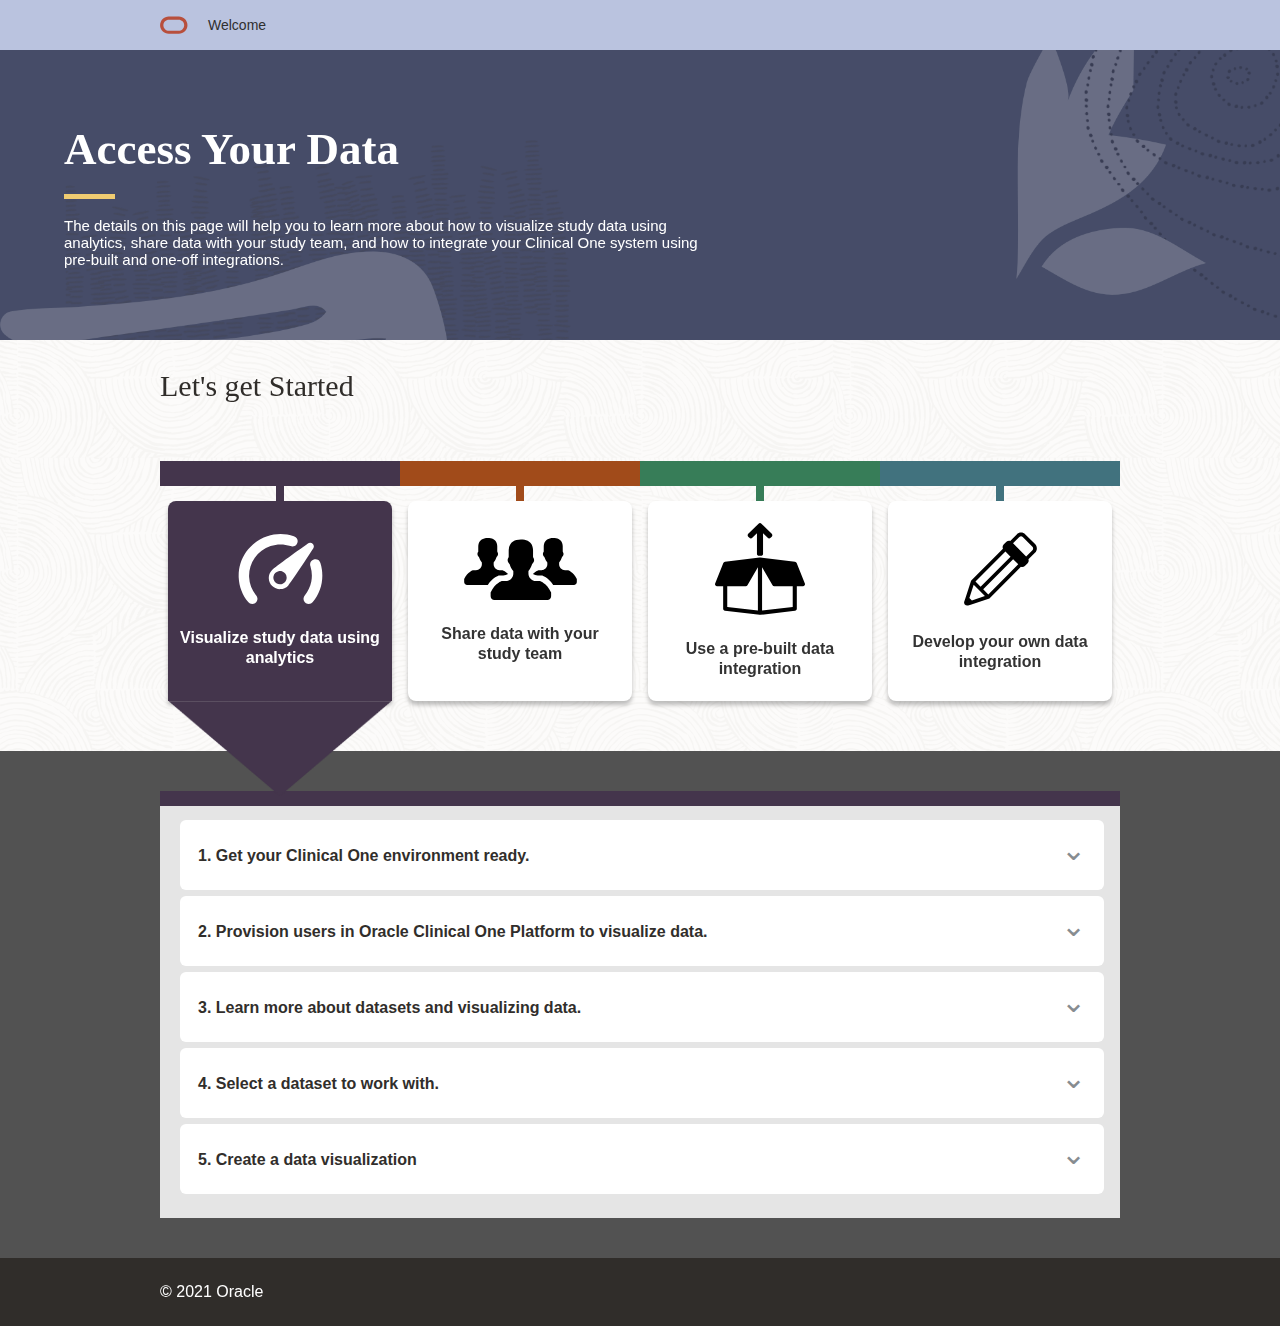
==== commit 9bf37ebd: "modal cards and vertical align" ====
--- a/index.html
+++ b/index.html
@@ -34,20 +34,22 @@
         <nav>
             <ul class="nav-links">
                 <li><a class="nav-link" href="#">Welcome</a></li>
-                <li><a class="nav-link" href="#Integrationcategories">Integration Categories</a></li>
-                <li><a class="nav-link" href="#support">Support</a></li>
-                <li><a class="nav-link" href="#community">Community</a></li>
-                <li><a class="nav-link" href="#convo">Join the Conversation</a></li>
+                
             </ul>
         </nav>
     </header>
 
     <main>
-        <section class="banner">
-            <div class="bannertext">
-                <h1>Access Your Data<span class="brheader"></span></h1>
-                <div id="bannerimg">
-                </div>
+        <section>
+            <div class="banner1">
+                <h1>Access Your Data</h1>
+                <br>
+                <svg width="51" height="5" viewBox="0 0 51 5" fill="none" xmlns="http://www.w3.org/2000/svg" style="margin-left:5%">
+                    <path d="M51 0H0V5H51V0Z" fill="#F0CC71"/>
+                    </svg>
+                <br>
+                 <p>  The details on this page will help you to learn more about how to visualize study data using analytics, share data with your study team, and how to integrate your Clinical One system using pre-built and one-off integrations.</p>
+                
             </div>
         </section>
 
@@ -55,8 +57,7 @@
 
         <span id="Integrationcategories" class="spanlinks"></span>
         <section class="dynapick">
-            <h1>Integration Categories</h1>
-            <h6>Select a category below to view integration types</h6>
+            <h1>Let's get Started</h1>
             <div class="pickset tabcontent" id="oracontent">
                 <div class="redpick">
 
@@ -105,22 +106,22 @@
                 <div id="oraclebutton" class="card">
                     <div class="pickoption pick2" onclick="buttonclicker('ob2')">
                         <div id="op2" class="pick activate">
-                                <div>
+                                    <div>
                                     <svg width="87" height="70" viewBox="0 0 104 87" fill = "white"
                                         xmlns="http://www.w3.org/2000/svg" class="story-icons-1">
                                         <path fill-rule="evenodd" clip-rule="evenodd"
                                             d="M14.0919 86.3813C14.9572 86.7876 15.902 86.9988 16.8589 87C18.0915 86.9986 19.2981 86.6485 20.3385 85.9907C21.3787 85.3328 22.2096 84.3942 22.7343 83.2845C23.2591 82.1746 23.456 80.9391 23.302 79.7223C23.1481 78.5052 22.6497 77.357 21.865 76.4112C16.4736 69.8992 13.361 61.8165 12.9986 53.3868C12.6362 44.957 15.0437 36.6393 19.8564 29.6929C24.6693 22.7465 31.6254 17.5498 39.6717 14.8893C47.718 12.2289 56.4162 12.2497 64.4495 14.9486C65.2695 15.2692 66.1465 15.4205 67.0272 15.3934C67.9078 15.3663 68.7738 15.1614 69.5724 14.791C70.3711 14.4207 71.0857 13.8927 71.673 13.2391C72.2603 12.5854 72.7079 11.8199 72.9888 10.9888C73.2696 10.1577 73.3777 9.27855 73.3066 8.40467C73.2355 7.53078 72.9867 6.6803 72.5752 5.90511C72.1637 5.1298 71.5981 4.44577 70.9128 3.89479C70.2276 3.34368 69.4369 2.93691 68.5887 2.69918C57.8806 -0.883904 46.2911 -0.900078 35.5728 2.65317C24.8545 6.20637 15.5903 13.1358 9.18085 22.3937C2.77141 31.6515 -0.434668 42.7344 0.0473922 53.9665C0.529452 65.1985 4.67344 75.969 11.8528 84.6493C12.4619 85.3835 13.2265 85.975 14.0919 86.3813ZM91.9506 12.2098C91.1713 11.4664 90.1547 11.0182 89.0777 10.9434C88.0009 10.8685 86.9316 11.1716 86.056 11.8001C79.2077 16.6739 44.8801 41.1942 41.3043 45.0114C38.7437 47.6739 37.3509 51.2395 37.4321 54.924C37.5134 58.6083 39.0622 62.1097 41.7377 64.6579C44.4132 67.2059 47.9964 68.5919 51.6989 68.5111C55.4013 68.4302 58.9199 66.889 61.4805 64.2265C65.1213 60.4309 88.0931 25.1925 92.6441 18.162C93.2635 17.2515 93.5342 16.1501 93.4069 15.0579C93.2797 13.9657 92.7629 12.9551 91.9506 12.2098ZM51.5765 62.4797C49.9442 62.5176 48.3372 62.073 46.9586 61.2021C45.5801 60.3313 44.492 59.0732 43.8319 57.587C43.1717 56.1009 42.9692 54.4532 43.2501 52.8526C43.5308 51.2519 44.2822 49.7699 45.4092 48.5942C46.5361 47.4184 47.9882 46.6015 49.5817 46.2469C51.1752 45.8922 52.8385 46.0157 54.3615 46.6017C55.8845 47.1877 57.1988 48.2098 58.1379 49.539C59.0772 50.8682 59.5993 52.4445 59.6383 54.069C59.6644 55.1481 59.4763 56.2217 59.0851 57.2285C58.694 58.2352 58.1073 59.1554 57.3586 59.9365C56.61 60.7176 55.714 61.3442 54.7218 61.7806C53.7297 62.2169 52.661 62.4545 51.5765 62.4797ZM87.1179 86.9999C85.8853 86.9985 84.6785 86.6485 83.6383 85.9906C82.5979 85.3328 81.767 84.3942 81.2423 83.2844C80.7176 82.1745 80.5208 80.9391 80.6747 79.7223C80.8286 78.5052 81.327 77.3569 82.1117 76.4112C86.2367 71.4098 89.0446 65.4647 90.2819 59.1128C91.5192 52.761 91.1468 46.2024 89.1983 40.0296C88.8885 39.2052 88.7511 38.3265 88.7944 37.4474C88.8377 36.5683 89.0607 35.7072 89.4499 34.9168C89.8391 34.1265 90.3863 33.4234 91.058 32.8507C91.7296 32.2781 92.5117 31.8478 93.3563 31.5863C94.2008 31.3248 95.09 31.2374 95.9696 31.3298C96.8492 31.422 97.7007 31.692 98.4719 32.123C99.2431 32.554 99.9177 33.1371 100.455 33.8366C100.991 34.5361 101.379 35.3371 101.594 36.1909C103.179 41.2237 103.99 46.4658 104 51.7398C103.998 63.7485 99.7992 75.3826 92.124 84.6493C91.5147 85.3835 90.7503 85.975 89.8849 86.3813C89.0195 86.7876 88.0748 86.9988 87.1179 86.9999Z "
                                             />
                                     </svg>
-
+                                </div>
+                                <div>
                                     <h1>Visualize study data using analytics</h1>
-                                
+                                    </div>
                                     <div class="pickbutton">
                                         <button class="cardlinks active" id="ob2" onclick="openinfo(event,'c2')" style="display:none">View
                                             Checklist</button>
                                     </div>
                                 
-                            </div>
                             <img class="triangle-svg"
                                 style="width: 100%;position: absolute;height: 95px;bottom: -94.5px;"
                                 src="./files/Poly1.png" alt="pointer">
@@ -136,7 +137,8 @@
                                 <path d="M137.299 42.6248H133.398C129.091 42.6248 125.598 39.1552 125.598 34.8748V32.3849C127.323 30.3468 128.561 27.9369 129.331 25.3895C129.41 24.9602 129.826 24.7479 130.104 24.453C131.597 22.97 131.89 20.4666 130.77 18.6845C130.618 18.4136 130.344 18.1789 130.359 17.8442C130.359 15.5713 130.37 13.2955 130.355 11.025C130.294 8.2833 129.506 5.43152 127.571 3.40167C126.009 1.76143 123.865 0.784677 121.652 0.366555C118.856 -0.163237 115.931 -0.136592 113.162 0.563509C110.762 1.16472 108.507 2.56139 107.113 4.63152C105.879 6.43068 105.338 8.61616 105.247 10.7695C105.212 13.0815 105.239 15.3992 105.231 17.7171C105.285 18.1806 104.889 18.4947 104.709 18.879C103.655 20.7805 104.119 23.3709 105.815 24.7539C106.245 25.0489 106.325 25.5864 106.481 26.0501C107.22 28.3395 108.447 30.4569 109.997 32.3016V34.8748C109.997 39.1546 106.504 42.6249 102.196 42.6249H98.2958C98.2958 42.6249 94.7272 43.6063 91 47.6465C92.8047 48.8034 94.9523 49.4774 97.2595 49.4774H103.042C103.042 49.4774 111.144 51.7016 117.768 62H145.099C147.256 62 149 60.2668 149 58.1247V54.25C144.368 44.5624 137.299 42.6248 137.299 42.6248Z" />
                                 <path d="M99.9999 56.9998H94.9995C89.4774 56.9998 84.9997 52.5228 84.9997 46.9997V43.787C87.2114 41.1571 88.7983 38.0476 89.7849 34.7606C89.887 34.2067 90.4197 33.9328 90.7759 33.5522C92.6902 31.6387 93.0663 28.4085 91.6304 26.109C91.435 25.7595 91.0841 25.4567 91.1032 25.0248C91.1032 22.092 91.1177 19.1555 91.0987 16.2258C91.02 12.6881 90.0098 9.00841 87.5288 6.38925C85.5268 4.27281 82.7781 3.01249 79.9415 2.47298C76.3572 1.78937 72.6074 1.82375 69.0574 2.7271C65.9812 3.50288 63.0904 5.30501 61.3037 7.97616C59.7213 10.2976 59.0278 13.1176 58.9112 15.8961C58.8668 18.8793 58.9012 21.87 58.8912 24.8608C58.96 25.4588 58.4518 25.8641 58.2221 26.36C56.8703 28.8136 57.4653 32.156 59.6389 33.9405C60.1906 34.3212 60.2928 35.0147 60.4934 35.613C61.4403 38.5671 63.0128 41.2992 65.0002 43.6794V46.9998C65.0002 52.5221 60.5225 56.9999 55.0003 56.9999H50.0001C50.0001 56.9999 40.937 59.4999 35 71.9999V76.9996C35 79.7636 37.2361 82 40.0004 82H110C112.764 82 115 79.7637 115 76.9996V71.9999C109.062 59.4998 99.9999 56.9998 99.9999 56.9998Z" />
                                 </svg>
-                                
+                             </div>   
+                             <div>
                             <h1>Share data with your study team</h1>
                             <div class="pickbutton">
                                 <button class="cardlinks" id="ob3" onclick="openinfo(event,'c3')" style="display:none"sig>View
@@ -156,7 +158,8 @@
                                 <path d="M101.833 68.3233L92.5555 45.1113C92.2449 44.3221 91.5216 43.765 90.6778 43.6675L51.4685 39.0466C51.3108 39.0135 51.1486 38.9976 50.9839 39.0003C50.846 38.9987 50.7099 39.0115 50.5766 39.0364L11.3202 43.6629C10.481 43.7604 9.75306 44.3175 9.44241 45.1067L0.164869 68.3186C-0.117972 69.0336 -0.0344647 69.8414 0.396684 70.482C0.827883 71.1226 1.5465 71.5033 2.31619 71.5033H9.24308V97.0364C9.24308 98.2156 10.1194 99.2044 11.2878 99.339L50.6652 103.981C50.7579 103.995 50.846 104 50.9387 104C50.9543 104 50.9696 103.998 50.9851 103.998C51.0006 103.998 51.0159 104 51.0315 104C51.1196 104 51.2123 103.995 51.305 103.981L90.6778 99.339C91.8462 99.2044 92.7225 98.2156 92.7225 97.0364V71.5033H99.6818C100.451 71.5033 101.17 71.1272 101.601 70.4866C102.032 69.8459 102.121 69.0382 101.833 68.3233ZM13.8795 94.9752V71.5033H34.7853C35.6106 71.5033 36.3756 71.0622 36.7882 70.3473L48.6205 50.0026V99.0697L13.8795 94.9752ZM88.086 94.9752L53.3496 99.0698V49.9595L65.2097 70.352C65.6223 71.0623 66.3873 71.5033 67.2126 71.5033H88.086V94.9752Z"/>
                                 <path d="M64.317 12.134C64.7727 12.5813 65 13.116 65 13.7398C65 14.3508 64.7728 14.8804 64.317 15.3275L62.9697 16.65C62.5377 17.097 61.9981 17.32 61.352 17.32C60.7046 17.32 60.1661 17.097 59.734 16.65L54.4498 11.4818V34.9366C54.4498 35.5476 54.2259 36.0445 53.7767 36.4271C53.3275 36.8087 52.7846 37 52.1501 37H49.8497C49.2141 37 48.6723 36.8087 48.2231 36.4271C47.774 36.0445 47.549 35.5476 47.549 34.9366V11.4818L42.283 16.6499C41.8286 17.097 41.2835 17.32 40.6482 17.32C40.0126 17.32 39.4675 17.097 39.0131 16.6499L37.6645 15.3274C37.2219 14.8687 37 14.3391 37 13.7397C37 13.1276 37.2219 12.5929 37.6645 12.135L49.365 0.652176C49.8076 0.217564 50.3527 5.66e-08 51.0001 0C51.6591 -5.761e-08 52.1976 0.217564 52.6178 0.652176L64.317 12.134Z"/>
                                 </svg>
-                                
+                            </div>   
+                            <div>
                             <h1>Use a pre-built data integration</h1>
                             <div class="pickbutton">
                                 <button class="cardlinks" id="ob4" onclick="openinfo(event,'c4')" style="display:none">View
@@ -176,7 +179,8 @@
                             <svg width="73" height="78" viewBox="0 0 89 90" fill="black" xmlns="http://www.w3.org/2000/svg" class="story-icons-4">
                                 <path d="M86.6392 14.6637L74.7938 2.81869C73.3248 1.34964 71.4941 0.626465 69.5497 0.626465C67.6058 0.626465 65.6389 1.36077 64.3049 2.81869L56.3708 10.7536C54.7882 10.2676 52.9575 10.6293 51.7367 11.7255L48.3235 15.1387C46.9789 16.484 46.7411 18.5519 47.4643 20.2704L9.12607 58.6083C9.00181 58.7326 8.87697 58.8574 8.87697 58.9698V59.0946C8.75327 59.2191 8.75327 59.3437 8.62872 59.4563L1.80213 80.2188L1.06771 82.4121L0.332993 84.6045C0.332993 84.7284 0.332994 84.8529 0.208444 84.8529C-0.0406561 86.0739 0.208444 87.0451 0.570074 87.6565C0.694624 87.9045 0.818606 88.1421 0.931799 88.266C1.66632 89.1254 2.76248 89.6119 3.98346 89.6119H4.83099C4.95488 89.6119 5.07943 89.6119 5.07943 89.4869L8.13119 88.5159L30.1034 81.315C30.4652 81.1913 30.7135 81.0667 30.9626 80.8296L69.4138 42.3784C69.9 42.6266 70.3855 42.6266 70.9963 42.6266C72.2172 42.6266 73.3132 42.1404 74.1725 41.2814L77.5859 37.868C78.9304 36.5235 79.1676 34.6925 78.5575 33.1103L86.4916 25.1753C89.5665 22.3617 89.5665 17.5915 86.6392 14.6637ZM50.5046 23.7062L56.7326 29.9228L20.2367 66.5432L14.0087 60.2021L50.5046 23.7062ZM9.61168 83.2705L6.56002 80.2188L11.8047 64.3506L25.4807 78.0264L9.61168 83.2705ZM29.6292 75.9464L23.4129 69.7194L59.9086 33.0988L66.1366 39.3259L29.6292 75.9464ZM83.4635 22.1124L75.7768 29.7981L59.7842 13.6921L67.4699 6.00626C68.566 4.91001 70.5214 4.91001 71.6184 6.00626L83.4635 17.84C84.5599 19.0607 84.5599 20.8917 83.4635 22.1124Z" />
                                 </svg>
-                                
+                            </div>   
+                            <div>
                             <h1 style="top:50%">Develop your own data integration</h1>
                             <div class="pickbutton">
                                 <button class="cardlinks" id="ob5" onclick="openinfo(event,'c5')" style="display:none">View
@@ -308,167 +312,6 @@
                     </div>
                 </div>
 
-                <!-- <div id="c2" class="info card_content">
-
-                    <div class="rinfo">
-                        <svg width="100%" height="15" viewbox="0 0 1493 " fill="#44354C;"
-                            xmlns="http://www.w3.org/2000/svg">
-                            <rect width="100%" height="15" fill="#44354C" />
-                        </svg>
-
-                        <div class="infomargin">
-                            <button class="accordion infobox" onclick="accord()">
-                                
-                                <span class="btext">1. Get your Clinical One environment ready.</span>
-                            </button>
-                            <div class="panel">
-                                <div class="ticontainer">
-                                    <div class="ticontainer_text">
-                                        <span class="stext">
-                                            <ol type="a">
-                                                <li>Look for an email from
-                                                    <strong>Alerts@clinicalone.oraclecloud.com</strong> with a subject
-                                                    of <strong> Access information for the study_name study in Clinical
-                                                        One.</strong> </li>
-                                                <br>
-                                                <li>Everyone receives this email after being assigned roles within a
-                                                    study. The email contains the product URL, the date when access
-                                                    begins, and the name of the study.</li>
-                                                <br>
-                                                <li>After your access begins, sign in to Oracle Clinical One Platform
-                                                    using your Oracle Health Sciences single sign-on.
-                                                    <br>
-                                                    <a target="_blank"
-                                                        href="https://www.oracle.com/goto/clinical-one-sign-in">Learn
-                                                        More.</a>
-                                                </li>
-                                            </ol>
-                                            <br>
-                                        </span>
-                                    </div>
-                                    
-                                        <div class="ticontainer_img" style="max-width: 30%">
-                                            <img src="files/Capture1.PNG" id= "myImg" style="max-height: 180px;">
-                                            <div id="myModal" class="modal">
-                                                <span class="close">&times;</span>
-                                                <img class="modal-content" id="img01">           
-                                                <div id="caption"></div>
-                                              </div>
-                                            
-                                        </div>
-                                        
-                                </div>
-                            </div>
-                        </div>
-
-                        <div class="infomargin overlay2">
-                            <button class="accordion infobox" onclick="accord()">
-                                <span class="btext">2. Provision users in Oracle Clinical One Platform to visualize data.
-                                </span>
-                            </button>
-                            <div class="panel">
-                                <div class="ticontainer">
-                                    <div class="ticontainer_text">
-                                        <span class="stext">
-                                            <ol type="a">
-                                                <li>You can start reviewing all aspects of your study design as soon as
-                                                    the study designer makes the study available for testing. Before the
-                                                    formal testing process even begins, you can collaborate with your
-                                                    Design Consultant to get answers to your questions and complete many
-                                                    of your user acceptance testing tasks prior to the start of formal
-                                                    testing.</li>
-                                                <br>
-                                                <li>Share updates with your Oracle Design Consultant.
-                                                    <br>
-                                                    Your Oracle Design Consultant can implement changes and share them
-                                                    with you using a quick drag-and-drop process.
-                                                </li>
-                                            </ol>
-                                            <br>
-                                        </span>
-                                    </div>
-                                </div>
-                            </div>
-                        </div>
-
-                        <div class="infomargin overlay2">
-                            <button class="accordion infobox" onclick="accord()">
-                                
-                                <span class="btext">3. Learn more about datasets and visualizing data.
-                                </span>
-                            </button>
-                            <div class="panel">
-                                <div class="ticontainer_text">
-                                    <span class="stext">
-                                        <ol type="a">
-                                            <li>Look for an email from your Oracle Project Manager or Design Consultant,
-                                                informing you that Oracle completed verification of the study, and the
-                                                study is ready for UAT.</li>
-                                            <br>
-                                            <li>Ensure that the study meets all acceptance criteria.</li>
-                                        </ol>
-                                        <br>
-                                    </span>
-                                </div>
-                            </div>
-                        </div>
-
-                        <div class="infomargin overlay2">
-                            <button class="accordion infobox" onclick="accord()">
-                                <span class="btext">4. Select a dataset to work with.</span>
-                            </button>
-                            <div class="panel">
-                                <div class="ticontainer_text">
-                                    <span class="stext">
-                                        <ol type="a">
-                                            <li>Look for an email from your Oracle Project Manager or Design Consultant,
-                                                informing you that Oracle completed verification of the study, and the
-                                                study is ready for UAT.</li>
-                                            <br>
-                                            <li>Ensure that the study meets all acceptance criteria.</li>
-                                        </ol>
-                                        <br>
-                                    </span>
-                                </div>
-                            </div>
-                        </div>
-
-                        <div class="infomargin overlay2">
-                            <button class="accordion infobox" onclick="accord()">
-                                <span class="btext">5. Create a data visualization
-                                </span>
-                            </button>
-                            <div class="panel">
-                                <div class="ticontainer_text">
-                                    <span class="stext">
-                                        <ol type="a">
-                                            <li>Look for an email from your Oracle Project Manager or Design Consultant,
-                                                informing you that Oracle completed verification of the study, and the
-                                                study is ready for UAT.</li>
-                                            <br>
-                                            <li>Ensure that the study meets all acceptance criteria.</li>
-                                        </ol>
-                                        <br>
-                                    </span>
-                                </div>
-                            </div>
-                        </div>
-
-                        <div class="documentation">
-                            <p>Documentation: <a href="https://www.oracle.com/goto/clinical-one-faqs"
-                                    target="_blank">FAQs for sponsors and CROs</a> | <a
-                                    href="https://docs.oracle.com/en/industries/health-sciences/clinical-one/quick-study-design/index.html"
-                                    target="_blank">Quick Start for Study Designers</a> | <a href="https://docs.oracle.com/en/industries/health-sciences/clinical-one/quick-study-setup/index.html
-                                    " target="_blank">Quick Start for Study Teams</a> | <a href="https://docs.oracle.com/en/industries/health-sciences/clinical-one/sponsor-cro-information/index.html
-                                    " target="_blank">Sponsor and CRO guide</a></p>
-                            <p>Training: <a
-                                    href="https://docs.oracle.com/en/industries/health-sciences/clinical-one/ors-study-design-training.html"
-                                    target="_blank">Study design videos</a> </p>
-                        </div>
-
-                    </div>
-                </div> -->
-
                 <div id="c3" class="info card_content" style="display:none">
 
                     <div class="rinfo">
@@ -559,12 +402,13 @@
                                             <details>
                                                 <summary>Supply Systems</summary>
                                                 <ol class="card-details">
-                                                    <li> <a class="modal-button" href="#myModal1">Almac</a></li>
-                                                    <li>Fisher</li>
-                                                    <li>PMD Smart Supplies</li>
-                                                    <li>Catalent</li>
+                                                    <li > <button class="modal-button" onclick="openModal('modalA')">Almac</button></li>
+                                                    <li> <button class="modal-button" onclick="openModal('modalB')">Fisher</button></li>
+                                                    <li> <button class="modal-button" onclick="openModal('modalC')">PMD Smart Supplies</button></li>
+                                                    <li> <button class="modal-button" onclick="openModal('modalD')">Catalent</button></li>
                                                     <li>SAP (custom)</li>
-                                                    <li>Sharp ERP Shipment</li>
+                                                    <li> <button class="modal-button" onclick="openModal('modalG')">Sharp ERP Shipment</button></li>
+                                                    
                                                 </ol>
                                               </details>
                                               <details>
@@ -572,20 +416,20 @@
                                                 <ol class="card-details">
                                                     <li>InForm</li>
                                                     <li>Medidate Rave</li>
-                                                    <li> <a class="modal-button" href="#myModal2">IBM Merge</a></li>
+                                                    <li> <button class="modal-button" onclick="openModal('modalH')">IBM Merge</button></li>
                                                 </ol>
                                               </details>
                                               <details>
                                                 <summary>CTMS Systems</summary>
                                                 <ol class="card-details">
-                                                    <li>Oracle Siebel CTMS (Siebel CTMS on OHC) )</li>
-                                                    <li>Veeva CTMS (Veeva Vault CTMS on OHC</li>
+                                                    <li><button class="modal-button" onclick="openModal('modalI')">Oracle Siebel CTMS (Siebel CTMS on OHC) </button></li>
+                                                    <li><button class="modal-button" onclick="openModal('modalJ')">Veeva CTMS (Veeva Vault CTMS on OHC)</button></li>
                                                 </ol>
                                               </details>
                                               <details>
                                                 <summary>Duplicate Patient Checking</summary>
                                                 <ol class="card-details">
-                                                    <li>Verified Clinical Trials (VCT)</li>
+                                                    <li><button class="modal-button" onclick="openModal('modalK')">Verified Clinical Trials </button></li>
                                                 </ol>
                                               </details>
 
@@ -597,207 +441,10 @@
                                 </div>
                             </div>
                         </div>
-                        <div id="myModal1" class="modal">
-
-                            <!-- Modal content -->
-                            <div class="modal-content" >
-                              <span class="close">&times;</span>
-                              <div class="rectangle">
-                                <h3>Almac Global Depot Network </h3>
-                                <p>Allows you to automate, distribute, and track shipments more effectively.</p>
-                              </div>
-                              <div style="display: flex; flex-direction: row; background-color: #ffffff;">
-                                
-                                <br>
-                                <br>
-                                  <div class="left">
-                                    <h5>Supporting Documentation</h5>
-                                    
-                                    <br>
-                                      <button class="learn-more"> <a style="display:block;text-decoration: none;color:black;width:100%"href="https://docs.oracle.com/en/industries/health-sciences/clinical-one/digitalgateway-guide/create-other-integrations.html#GUID-BA4397E2-4465-4FF2-A391-35C00B258A09">Learn more</a></button>
-                                      <button class="view-btn">View the service description and metrics</button>
-                                      <br>
-                                      <br>
-                                      <h5>Integration Details</h5>
-                                      <div class="modal-icons">
-                                        <span>
-                                        <svg width="89" height="49" viewBox="0 0 89 49" fill="none" xmlns="http://www.w3.org/2000/svg" style="margin-left: 20%; margin-top:8%">
-                                            <path d="M6.625 24.5L27.6667 3.45837M6.625 24.5L27.6667 45.5417M6.625 24.5L82.375 24.5M82.375 24.5L61.3333 3.45837M82.375 24.5L61.3333 45.5417" stroke="#377D58" stroke-width="8"/>
-                                            </svg>
-                                            <br>
-                                            <br>
-                                        Data Flow: Bi-directional
-                                        </span>
-
-                                        <span>  
-                                        <svg width="78" height="79" viewBox="0 0 78 79" fill="none" xmlns="http://www.w3.org/2000/svg" style="margin-left: 20%;">
-                                            <path d="M4.125 33.6875C4.125 17.6367 17.1367 4.625 33.1875 4.625M4.125 33.6875H23.5095M4.125 33.6875C4.125 46.3415 12.2122 57.1066 23.5 61.0963M33.1875 4.625C49.2383 4.625 62.25 17.6367 62.25 33.6875H42.8655M33.1875 4.625C28.9075 7.56441 23.7581 19.753 23.5095 33.6875M33.1875 4.625C37.3437 7.47938 42.3197 19.0556 42.8318 32.4828C42.847 32.8828 42.8583 33.2844 42.8655 33.6875M42.8655 33.6875H23.5095M42.8655 33.6875C42.9221 36.8558 42.7252 40.1144 42.2072 43.375M23.5095 33.6875C23.4079 39.3792 24.124 45.3621 26.051 51.125M42.875 60.8125C42.875 68.3029 48.9471 74.375 56.4375 74.375H66.125V66.625M42.875 60.8125C42.875 53.3221 48.9471 47.25 56.4375 47.25H66.125V55M42.875 60.8125H31.25M66.125 55H77.75M66.125 55V66.625M66.125 66.625H77.75" stroke="#377D58" stroke-width="8"/>
-                                            </svg>
-                                            <br>
-                                        Mode: Web Service
-                                        </span> 
-                                        
-                                        <span>
-                                        <svg width="65" height="72" viewBox="0 0 65 72" fill="none" xmlns="http://www.w3.org/2000/svg" style="margin-left: 20%;">
-                                            <path d="M0.333496 0.166626H37.6511L57.6668 20.1824V28.8333H50.5002V25.25H32.5835V7.33329H7.50016V64.6666H50.5002V61.0833H57.6668V71.8333H0.333496V0.166626ZM39.7502 12.4009V18.0833H45.4326L39.7502 12.4009Z" fill="#377D58"/>
-                                            <path d="M12.4844 53.9166L17.8623 44.8655L12.7485 36.4626H17.046L20.6473 42.4887L24.1525 36.4626H28.2819L23.1441 44.9375L28.546 53.9166H24.2485L20.3592 47.3143L16.6139 53.9166H12.4844Z" fill="#377D58"/>
-                                            <path d="M30.4552 53.9166V36.4626H34.3686L39.9145 47.9626L45.3884 36.4626H49.3018V53.9166H45.6045V42.6087L40.9949 52.236H38.6901L34.0805 42.7528V53.9166H30.4552Z" fill="#377D58"/>
-                                            <path d="M52.7052 53.9166V36.4626H56.4505V50.5795H64.1331V53.9166H52.7052Z" fill="#377D58"/>
-                                            </svg>
-                                            <br>
-                                        File type: XML
-                                        </span>
-                                        </div>
-                                        <br>
-                                        <br>
-                                      <h5>Configuration Service:</h5>
-                                      <br>
-                                      <p>B92664 or B92665</p>
-                                      <br>
-                                      <h5>Next Steps</h5>
-                                      <br>
-                                      <p>
-                                        If you are interested in using this integration, work with your Customer Success Manager (CSM).
-                                      </p>
-                                  </div>
-
-                                  <span class="right">
-                                      <h5>Available Events</h5>
-                                      <br>
-                                      <ol>
-                                          <li>Shipment Requests</li>
-                                          <li>Automated Shipment Response-Confirmed</li>
-                                          <li>In Transit Status</li>
-                                          </ol>
-                                          <br>
-                                          
-                                    <h5>Available Data Points</h5>
-                                    <br>
-                                    <p> <b>Request: </b> Shipping Site Address, Site contact information, Site investigation information, & Shipment Order Details </p>
-                                    <br>
-                                    <p> <b>Response:</b> Shipment Order, Tracking Number and Shipment Date, and Shipment Status</p>
-
-                                    <br>
-                                    <h5>What's New?</h5>
-                                    <br>
-                                    <p> <b>Added: </b> Ability to share alerts of events</p>
-                                  </span> 
-                                </div>
-
-                              <!-- </div> -->
-                              <!-- </div> -->
-                              <!-- <div class ="sidebar"> -->
-                                  
-                              <!-- </div> -->
-                            </div>
+                        
                           
-                          </div>
-                          <div id="myModal2" class="modal">
-
-                            <!-- Modal content -->
-                            <div class="modal-content" >
-                              <span class="close1">&times;</span>
-                              <div class="rectangle">
-                                <h3>IBM Merge EDC:</h3>
-                                <p>Send Clinical One RTSM data to IBM EDC for screening, randomization, subject completion, subject withdrawal, and study drug dispensation.</p>
-                              </div>
-                              <div style="display: flex; flex-direction: row; background-color: #ffffff;">
-                                
-                                <br>
-                                <br>
-                                  <div class="left">
-                                    <h5>Supporting Documentation</h5>
-                                    
-                                    <br>
-                                      <button class="view-btn">View the service description and metrics</button>
-                                      <br>
-                                      <br>
-                                      <h5>Integration Details</h5>
-                                      <div class="modal-icons">
-                                        <span>
-                                            <svg width="82" height="49" viewBox="0 0 82 49" fill="none" xmlns="http://www.w3.org/2000/svg">
-                                                <path d="M57.8091 0.490697L81.8265 24.5081L57.8091 48.5255L51.8576 42.574L65.7152 28.7164L0.124999 28.7164L0.124999 20.2998L65.7152 20.2998L51.8576 6.44218L57.8091 0.490697Z" fill="#377D58"/>
-                                                </svg>                                                
-                                            <br>
-                                            <br>
-                                        Data Flow: Outbound
-                                        </span>
-
-                                        <span>  
-                                            <svg width="87" height="63" viewBox="0 0 87 63" fill="none" xmlns="http://www.w3.org/2000/svg">
-                                                <path d="M70.47 21.425C70.5204 20.9096 70.625 20.4059 70.625 19.875C70.625 11.3151 63.6849 4.375 55.125 4.375C47.127 4.375 40.617 10.4588 39.7877 18.2398C37.4666 16.8486 34.7812 16 31.875 16C23.3151 16 16.375 22.9401 16.375 31.5C16.375 32.8369 16.375 35.375 16.375 35.375C4.75 43.125 4.75 58.625 4.75 58.625H62.875C73.5739 58.625 82.25 49.9489 82.25 39.25C82.25 31.2443 77.3946 24.3816 70.47 21.425Z" stroke="#377D58" stroke-width="8" stroke-miterlimit="10"/>
-                                                </svg>
-                                                
-                                            <br>
-                                        Mode: API
-                                        </span> 
-                                        
-                                        <span>
-                                            <svg width="65" height="72" viewBox="0 0 65 72" fill="none" xmlns="http://www.w3.org/2000/svg">
-                                                <path d="M0.833496 0.166626H38.1511L58.1668 20.1824V28.8333H51.0002V25.25H33.0835V7.33329H8.00016V64.6666H51.0002V61.0833H58.1668V71.8333H0.833496V0.166626ZM40.2502 12.4009V18.0833H45.9326L40.2502 12.4009Z" fill="#377D58"/>
-                                                <path d="M23.4819 53.9166V39.6317H18.3201V36.4626H32.389V39.6317H27.2272V53.9166H23.4819Z" fill="#377D58"/>
-                                                <path d="M33.4056 53.9166L38.7835 44.8655L33.6697 36.4626H37.9672L41.5684 42.4887L45.0737 36.4626H49.2031L44.0653 44.9375L49.4672 53.9166H45.1697L41.2803 47.3143L37.535 53.9166H33.4056Z" fill="#377D58"/>
-                                                <path d="M55.6259 53.9166V39.6317H50.4641V36.4626H64.533V39.6317H59.3712V53.9166H55.6259Z" fill="#377D58"/>
-                                                </svg>
-                                                
-                                            <br>
-                                        File type: TXT
-                                        </span>
-                                        </div>
-                                        <br>
-                                        <br>
-                                      <h5>Configuration Service:</h5>
-                                      <br>
-                                      <p>B92664 or B92665</p>
-                                      <br>
-                                      <h5>Next Steps</h5>
-                                      <br>
-                                      <p>
-                                        If you are interested in using this integration, work with your Customer Success Manager (CSM).
-                                      </p>
-                                  </div>
-
-                                  <span class="right">
-                                      <h5>Available Events</h5>
-                                      <br>
-                                      <ol>
-                                             
-                                          <li>Screening/Screenfail</li>
-                                          <li>Randomization</li>
-                                          <li>Visit Complete</li>
-                                          <li>Completion/undo Completion</li>
-                                          <li>Withdrawal/Undo Withdraw</li>
-                                          <li>Kit Replacement</li>
-                                          </ol>
-                                          <br>
-                                          
-                                    <h5>Available Data Points</h5>
-                                    <br>
-                                    <ol style="list-style-type:disc">
-                                            
-                                        <li>Demography</li>
-                                        <li>Randomization</li>
-                                        <li>Dispensation/Replacement</li>
-                                        <li>Withdraw/ScreenFail reasons</li>
-                                        <li>Completion details</li>
-                                        <li>Scheduled Visit details</li>
-                                    </ol>
-
-                                    <br>
-                                    <h5>What's New?</h5>
-                                    <br>
-                                    <p> <b>Added: </b> Ability to share alerts of events</p>
-                                  </span> 
-                                </div>
-
-                              <!-- </div> -->
-                              <!-- </div> -->
-                              <!-- <div class ="sidebar"> -->
-                                  
-                              <!-- </div> -->
-                            </div>
                           
-                          </div>
+
                         
                         <div class="infomargin overlay2">
                             <button class="accordion infobox" onclick="accord()">
@@ -812,7 +459,7 @@
                                             <details>
                                                 <summary>IVRS Systems</summary>
                                                 <ol class="card-details">
-                                                    <li>Multi-IVRS System Interface</li>
+                                                    <li><button class="modal-button" onclick="openModal('modalL')">Multi-IWR Interface</button></li>
                                                 </ol>
                                               </details>
                                               <details>
@@ -869,10 +516,10 @@
                                               <details>
                                                 <summary>Trial Management and Monitoring Cloud Service (TMMCS)</summary>
                                                 <ol class="card-details">
-                                                    <li>Source Data Validation </li>
-                                                    <li>Subject Visit Integration</li> 
                                                     <li>Site Integration</li>
-                                                    <li>SVT Integration </li>    
+                                                    <li>Subject Visit Template(SVT) Integration</li> 
+                                                    <li>Subject Visit Integration</li>
+                                                    <li>Source Data Validation Integration</li>
                                                 </ol>
                                               </details>
                                             <br>
@@ -931,10 +578,10 @@
                                 <div class="ticontainer">
                                     <div class="ticontainer_text">
                                         <span class="stext">
-                            <details>
+                            <!-- <details>
                                 <summary>See More</summary>
                                 This text will be hidden if your browser supports it.
-                              </details>
+                              </details> -->
                               </span>
                                     </div>
 
@@ -951,9 +598,1104 @@
 
             </div>
 
-            
-
-
+            <div id="modalA" class="modal">
+
+                <!-- Modal content -->
+                <div class="modal-content" >
+                  <span class="close">&times;</span>
+                  <div class="rectangle">
+                    <h3>Almac Global Depot Network </h3>
+                    <p>Allows you to automate, distribute, and track shipments more effectively.</p>
+                  </div>
+                  <div style="display: flex; flex-direction: row; background-color: #ffffff;">
+                    
+                    <br>
+                    <br>
+                      <div class="left">
+                        <h5>Supporting Documentation:</h5>
+                        
+                        <br>
+                          <button class="learn-more"> <a class=" button-links"href="https://docs.oracle.com/en/industries/health-sciences/clinical-one/digitalgateway-guide/create-other-integrations.html#GUID-BA4397E2-4465-4FF2-A391-35C00B258A09">Learn more</a></button>
+                          <button class="view-btn">View the service description and metrics</button>
+                          <br>
+                          <br>
+                          <h5>Integration Details:</h5>
+                          <div class="modal-icons">
+                            <div class="integration-details">
+                                <br>
+                                <svg width="89" height="49" viewBox="0 0 89 49" fill="none" xmlns="http://www.w3.org/2000/svg">
+                                    <path d="M6.625 24.5L27.6667 3.45837M6.625 24.5L27.6667 45.5417M6.625 24.5L82.375 24.5M82.375 24.5L61.3333 3.45837M82.375 24.5L61.3333 45.5417" stroke="#377D58" stroke-width="8"/>
+                                    </svg>
+                                    
+                                <br>
+                                <br>
+                            <p>Data Flow: Bi-directional</p>
+                            </div>
+
+                            <div class="integration-details">  
+                            <svg width="78" height="79" viewBox="0 0 78 79" fill="none" xmlns="http://www.w3.org/2000/svg">
+                                <path d="M4.125 33.6875C4.125 17.6367 17.1367 4.625 33.1875 4.625M4.125 33.6875H23.5095M4.125 33.6875C4.125 46.3415 12.2122 57.1066 23.5 61.0963M33.1875 4.625C49.2383 4.625 62.25 17.6367 62.25 33.6875H42.8655M33.1875 4.625C28.9075 7.56441 23.7581 19.753 23.5095 33.6875M33.1875 4.625C37.3437 7.47938 42.3197 19.0556 42.8318 32.4828C42.847 32.8828 42.8583 33.2844 42.8655 33.6875M42.8655 33.6875H23.5095M42.8655 33.6875C42.9221 36.8558 42.7252 40.1144 42.2072 43.375M23.5095 33.6875C23.4079 39.3792 24.124 45.3621 26.051 51.125M42.875 60.8125C42.875 68.3029 48.9471 74.375 56.4375 74.375H66.125V66.625M42.875 60.8125C42.875 53.3221 48.9471 47.25 56.4375 47.25H66.125V55M42.875 60.8125H31.25M66.125 55H77.75M66.125 55V66.625M66.125 66.625H77.75" stroke="#377D58" stroke-width="8"/>
+                                </svg>
+                                <br>
+                            <p>Mode: Web Service</p>
+                            </div> 
+                            
+                            <div class="integration-details">
+                            <svg width="65" height="72" viewBox="0 0 65 72" fill="none" xmlns="http://www.w3.org/2000/svg" >
+                                <path d="M0.333496 0.166626H37.6511L57.6668 20.1824V28.8333H50.5002V25.25H32.5835V7.33329H7.50016V64.6666H50.5002V61.0833H57.6668V71.8333H0.333496V0.166626ZM39.7502 12.4009V18.0833H45.4326L39.7502 12.4009Z" fill="#377D58"/>
+                                <path d="M12.4844 53.9166L17.8623 44.8655L12.7485 36.4626H17.046L20.6473 42.4887L24.1525 36.4626H28.2819L23.1441 44.9375L28.546 53.9166H24.2485L20.3592 47.3143L16.6139 53.9166H12.4844Z" fill="#377D58"/>
+                                <path d="M30.4552 53.9166V36.4626H34.3686L39.9145 47.9626L45.3884 36.4626H49.3018V53.9166H45.6045V42.6087L40.9949 52.236H38.6901L34.0805 42.7528V53.9166H30.4552Z" fill="#377D58"/>
+                                <path d="M52.7052 53.9166V36.4626H56.4505V50.5795H64.1331V53.9166H52.7052Z" fill="#377D58"/>
+                                </svg>
+                                <br>
+                            <p>File type: XML</p>
+                            </div>
+                            </div>
+                            <br>
+                            <br>
+                          <h5>Configuration Service:</h5>
+                          <br>
+                          <p>B92664 or B92665</p>
+                          <br>
+                          <h5>Next Steps:</h5>
+                          <br>
+                          <p>
+                            If you are interested in using this integration, work with your Customer Success Manager (CSM).
+                          </p>
+                      </div>
+
+                      <span class="right">
+                          <h5>Available Events</h5>
+                          <br>
+                          <ol>
+                              <li>Shipment Requests</li>
+                              <li>Automated Shipment Response-Confirmed</li>
+                              <li>In Transit Status</li>
+                              </ol>
+                              <br>
+                              
+                        <h5>Available Data Points</h5>
+                        <br>
+                        <p> <b>Request: </b> Shipping Site Address, Site contact information, Site investigation information, & Shipment Order Details </p>
+                        <br>
+                        <p> <b>Response:</b> Shipment Order, Tracking Number and Shipment Date, and Shipment Status</p>
+
+                        <br>
+                        <h5>What's New?</h5>
+                        <br>
+                        <p> <b>Added: </b> Ability to share alerts of events</p>
+                      </span> 
+                    </div>
+
+                </div>
+              
+            </div>
+            <div id="modalB" class="modal">
+
+                <!-- Modal content -->
+                <div class="modal-content" >
+                  <span class="close">&times;</span>
+                  <div class="rectangle">
+                    <h3>Fisher Clinical Services</h3>
+                    <p>Automate, distribute, and track initial shipments to sites, resupply shipments and manual shipments.</p>
+                  </div>
+                  <div style="display: flex; flex-direction: row; background-color: #ffffff;">
+                    
+                    <br>
+                    <br>
+                      <div class="left">
+                        <h5>Supporting Documentation:</h5>
+                        
+                        <br>
+                          <button class="learn-more"> <a style="display:block;text-decoration: none;color:black;width:100%"href="https://docs.oracle.com/en/industries/health-sciences/clinical-one/digitalgateway-guide/create-other-integrations.html#GUID-E7933C46-6386-4491-A6BB-E125B527BDA7">Learn more</a></button>
+                          <button class="view-btn"> <a style="display:block;text-decoration: none;color:black;width:100%"href="https://www.oracle.com/assets/health-sciences-cloud-consulting-sd-4419227.pdf">View the service description and metrics</a></button>
+                          <br>
+                          <br>
+                          <h5>Integration Details:</h5>
+                          <div class="modal-icons">
+                            <div class="integration-details">
+                                <br>
+                                <svg width="89" height="49" viewBox="0 0 89 49" fill="none" xmlns="http://www.w3.org/2000/svg">
+                                    <path d="M6.625 24.5L27.6667 3.45837M6.625 24.5L27.6667 45.5417M6.625 24.5L82.375 24.5M82.375 24.5L61.3333 3.45837M82.375 24.5L61.3333 45.5417" stroke="#377D58" stroke-width="8"/>
+                                    </svg>
+                                    
+                                <br>
+                                <br>
+                            <p>Data Flow: Bi-directional</p>
+                            </div>
+
+                            <div class="integration-details">  
+                                <svg width="81" height="80" viewBox="0 0 102 101" fill="none" xmlns="http://www.w3.org/2000/svg">
+                                    <path d="M8.9165 8.41663L45.1841 8.41663L53.6007 25.25L93.0832 25.25V46.2916H84.6665V33.6666L48.3989 33.6666L39.9823 16.8333L17.3332 16.8333L17.3332 84.1666H42.5832V92.5833H8.9165L8.9165 8.41663ZM69.9373 63.125C64.1268 63.125 59.4165 67.8353 59.4165 73.6458C59.4165 79.4563 64.1268 84.1666 69.9373 84.1666H76.2498V63.125L69.9373 63.125ZM84.6665 71.5416V75.75H93.0832V84.1666H84.6665V92.5833H69.9373C60.9248 92.5833 53.3828 86.2876 51.4691 77.8541H42.5832L42.5832 69.4375H51.4691C53.3828 61.004 60.9248 54.7083 69.9373 54.7083L84.6665 54.7083V63.125H93.0832V71.5416H84.6665Z" fill="#377D58"/>
+                                    </svg>
+                                <br>
+                            <p>Mode: SFTP</p>
+                            </div> 
+                            
+                            <div class="integration-details">
+                                <svg width="65" height="72" viewBox="0 0 65 72" fill="none" xmlns="http://www.w3.org/2000/svg">
+                                    <path d="M0.833496 0.166626H38.1511L58.1668 20.1824V28.8333H51.0002V25.25H33.0835V7.33329H8.00016V64.6666H51.0002V61.0833H58.1668V71.8333H0.833496V0.166626ZM40.2502 12.4009V18.0833H45.9326L40.2502 12.4009Z" fill="#377D58"/>
+                                    <path d="M23.4819 53.9166V39.6317H18.3201V36.4626H32.389V39.6317H27.2272V53.9166H23.4819Z" fill="#377D58"/>
+                                    <path d="M33.4056 53.9166L38.7835 44.8655L33.6697 36.4626H37.9672L41.5684 42.4887L45.0737 36.4626H49.2031L44.0653 44.9375L49.4672 53.9166H45.1697L41.2803 47.3143L37.535 53.9166H33.4056Z" fill="#377D58"/>
+                                    <path d="M55.6259 53.9166V39.6317H50.4641V36.4626H64.533V39.6317H59.3712V53.9166H55.6259Z" fill="#377D58"/>
+                                    </svg>
+                                <br>
+                            <p>File type: TXT</p>
+                            </div>
+                            </div>
+                            <br>
+                            <br>
+                          <h5>Configuration Service:</h5>
+                          <br>
+                          <p>B92664 or B92665</p>
+                          <br>
+                          <h5>Next Steps:</h5>
+                          <br>
+                          <p>
+                            If you are interested in using this integration, work with your Customer Success Manager (CSM).
+                          </p>
+                      </div>
+
+                      <span class="right">
+                          <h5>Available Events</h5>
+                          <br>
+                          <ol>
+                              <li>Shipment Requests</li>
+                              <li>Shipment Response-Date Shipped, Courier for InTransit status </li>
+                              </ol>
+                              <br>
+                              
+                        <h5>Available Data Points</h5>
+                        <br>
+                        <p> <b>Request: </b> Shipping Site address, Site contact information, Site Investigator Information, & Shipment Order details</p>
+                        <br>
+                        <p> <b>Response:</b> Shipment Order, Tracking number and Shipment Date and Shipment Status</p>
+
+                        <br>
+                        <h5>What's New?</h5>
+                        <br>
+                        <p> <b>Added: </b> Ability to share alerts of events</p>
+                      </span> 
+                    </div>
+
+                </div>
+            </div>
+            <div id="modalC" class="modal">
+
+                <!-- Modal content -->
+                <div class="modal-content" >
+                  <span class="close">&times;</span>
+                  <div class="rectangle">
+                    <h3>PMD SmartSupplies:</h3>
+                    <p>A clinical inventory management system (CIMS) that allows customers to track their clinical inventory, supply stock levels, etc.</p>
+                  </div>
+                  <div style="display: flex; flex-direction: row; background-color: #ffffff;">
+                    
+                    <br>
+                    <br>
+                      <div class="left">
+                        <h5>Supporting Documentation:</h5>
+                        
+                        <br>
+                          <button class="learn-more"> <a class=" button-links"href="https://docs.oracle.com/en/industries/health-sciences/clinical-one/digitalgateway-guide/create-other-integrations.html#GUID-CC9F5B9F-D1F0-46A6-84FB-CAB462713C29">Learn more</a></button>
+                          <button class="view-btn"><a class=" button-links" href="https://www.oracle.com/assets/health-sciences-cloud-consulting-sd-4419227.pdf">View the service description and metrics</a></button>
+                          <br>
+                          <br>
+                          <h5>Integration Details:</h5>
+                          <div class="modal-icons">
+                            <div class="integration-details">
+                                <svg width="82" height="49" viewBox="0 0 82 49" fill="none" xmlns="http://www.w3.org/2000/svg">
+                                    <path d="M57.8091 0.490697L81.8265 24.5081L57.8091 48.5255L51.8576 42.574L65.7152 28.7164L0.124999 28.7164L0.124999 20.2998L65.7152 20.2998L51.8576 6.44218L57.8091 0.490697Z" fill="#377D58"/>
+                                    </svg>   
+                                    
+                                <br>
+                                <br>
+                            <p>Data Flow: Outbound</p>
+                            </div>
+
+                            <div class="integration-details">  
+                                <svg width="81" height="80" viewBox="0 0 102 101" fill="none" xmlns="http://www.w3.org/2000/svg">
+                                    <path d="M8.9165 8.41663L45.1841 8.41663L53.6007 25.25L93.0832 25.25V46.2916H84.6665V33.6666L48.3989 33.6666L39.9823 16.8333L17.3332 16.8333L17.3332 84.1666H42.5832V92.5833H8.9165L8.9165 8.41663ZM69.9373 63.125C64.1268 63.125 59.4165 67.8353 59.4165 73.6458C59.4165 79.4563 64.1268 84.1666 69.9373 84.1666H76.2498V63.125L69.9373 63.125ZM84.6665 71.5416V75.75H93.0832V84.1666H84.6665V92.5833H69.9373C60.9248 92.5833 53.3828 86.2876 51.4691 77.8541H42.5832L42.5832 69.4375H51.4691C53.3828 61.004 60.9248 54.7083 69.9373 54.7083L84.6665 54.7083V63.125H93.0832V71.5416H84.6665Z" fill="#377D58"/>
+                                    </svg>
+                                <br>
+                            <p>Mode: sFTP</p>
+                            </div> 
+                            
+                            <div class="integration-details">
+                            <svg width="65" height="72" viewBox="0 0 65 72" fill="none" xmlns="http://www.w3.org/2000/svg" >
+                                <path d="M0.333496 0.166626H37.6511L57.6668 20.1824V28.8333H50.5002V25.25H32.5835V7.33329H7.50016V64.6666H50.5002V61.0833H57.6668V71.8333H0.333496V0.166626ZM39.7502 12.4009V18.0833H45.4326L39.7502 12.4009Z" fill="#377D58"/>
+                                <path d="M12.4844 53.9166L17.8623 44.8655L12.7485 36.4626H17.046L20.6473 42.4887L24.1525 36.4626H28.2819L23.1441 44.9375L28.546 53.9166H24.2485L20.3592 47.3143L16.6139 53.9166H12.4844Z" fill="#377D58"/>
+                                <path d="M30.4552 53.9166V36.4626H34.3686L39.9145 47.9626L45.3884 36.4626H49.3018V53.9166H45.6045V42.6087L40.9949 52.236H38.6901L34.0805 42.7528V53.9166H30.4552Z" fill="#377D58"/>
+                                <path d="M52.7052 53.9166V36.4626H56.4505V50.5795H64.1331V53.9166H52.7052Z" fill="#377D58"/>
+                                </svg>
+                                <br>
+                            <p>File type: XML</p>
+                            </div>
+                            </div>
+                            <br>
+                            <br>
+                          <h5>Configuration Service:</h5>
+                          <br>
+                          <p>B92664 or B92665</p>
+                          <br>
+                          <h5>Next Steps:</h5>
+                          <br>
+                          <p>
+                            If you are interested in using this integration, work with your Customer Success Manager (CSM).
+                          </p>
+                      </div>
+
+                      <span class="right">
+                          <h5>Available Events</h5>
+                          <br>
+                          <ol>
+                              <li>Kit status changes at depots and sites</li>
+                              <li>Kit request transfer from depot to depot,& </li>
+                              <li>Kit receipt transfer from depot to depot</li>
+                              </ol>
+                              <br>
+                              
+                        <h5>Available Data Points</h5>
+                        <br>
+                        <p> Ki number, Lot number and Status, Source and Destination depot, shipment date, expected date, & Kit and Lot </p>
+                        <br>
+                        <h5>What's New?</h5>
+                        <br>
+                        <p> <b>Added: </b> Ability to share alerts of events</p>
+                      </span> 
+                    </div>
+
+                </div>
+              
+            </div>
+            <div id="modalD" class="modal">
+
+                <!-- Modal content -->
+                <div class="modal-content" >
+                  <span class="close">&times;</span>
+                  <div class="rectangle">
+                    <h3>Catalent Clinical Supply Services:</h3>
+                    <p>Lets you effectively manage shipments and forecast your clinical supply needs ensuring you have the right number of supplies available at a site at all times.</p>
+                  </div>
+                  <div style="display: flex; flex-direction: row; background-color: #ffffff;">
+                    
+                    <br>
+                    <br>
+                      <div class="left">
+                        <h5>Supporting Documentation:</h5>
+                        
+                        <br>
+                          <button class="learn-more"> <a class=" button-links"href="https://docs.oracle.com/en/industries/health-sciences/clinical-one/digitalgateway-guide/create-other-integrations.html#GUID-94637B57-CC2B-40D9-8130-4EF65DA407C9">Learn more</a></button>
+                          <button class="view-btn"> <a class=" button-links"href="https://www.oracle.com/assets/health-sciences-cloud-consulting-sd-4419227.pdf">View the service description and metrics</a></button>
+                          <br>
+                          <br>
+                          <h5>Integration Details:</h5>
+                          <div class="modal-icons">
+                            <div class="integration-details">
+                                <br>
+                                <svg width="89" height="49" viewBox="0 0 89 49" fill="none" xmlns="http://www.w3.org/2000/svg">
+                                    <path d="M6.625 24.5L27.6667 3.45837M6.625 24.5L27.6667 45.5417M6.625 24.5L82.375 24.5M82.375 24.5L61.3333 3.45837M82.375 24.5L61.3333 45.5417" stroke="#377D58" stroke-width="8"/>
+                                    </svg>
+                                    
+                                <br>
+                                <br>
+                            <p>Data Flow: Bi-directional</p>
+                            </div>
+
+                            <div class="integration-details">  
+                                <svg width="81" height="80" viewBox="0 0 102 101" fill="none" xmlns="http://www.w3.org/2000/svg">
+                                    <path d="M8.9165 8.41663L45.1841 8.41663L53.6007 25.25L93.0832 25.25V46.2916H84.6665V33.6666L48.3989 33.6666L39.9823 16.8333L17.3332 16.8333L17.3332 84.1666H42.5832V92.5833H8.9165L8.9165 8.41663ZM69.9373 63.125C64.1268 63.125 59.4165 67.8353 59.4165 73.6458C59.4165 79.4563 64.1268 84.1666 69.9373 84.1666H76.2498V63.125L69.9373 63.125ZM84.6665 71.5416V75.75H93.0832V84.1666H84.6665V92.5833H69.9373C60.9248 92.5833 53.3828 86.2876 51.4691 77.8541H42.5832L42.5832 69.4375H51.4691C53.3828 61.004 60.9248 54.7083 69.9373 54.7083L84.6665 54.7083V63.125H93.0832V71.5416H84.6665Z" fill="#377D58"/>
+                                    </svg>
+                                <br>
+                            <p>Mode: sFTP</p>
+                            </div> 
+                            
+                            <div class="integration-details">
+                            <svg width="65" height="72" viewBox="0 0 65 72" fill="none" xmlns="http://www.w3.org/2000/svg" >
+                                <path d="M0.333496 0.166626H37.6511L57.6668 20.1824V28.8333H50.5002V25.25H32.5835V7.33329H7.50016V64.6666H50.5002V61.0833H57.6668V71.8333H0.333496V0.166626ZM39.7502 12.4009V18.0833H45.4326L39.7502 12.4009Z" fill="#377D58"/>
+                                <path d="M12.4844 53.9166L17.8623 44.8655L12.7485 36.4626H17.046L20.6473 42.4887L24.1525 36.4626H28.2819L23.1441 44.9375L28.546 53.9166H24.2485L20.3592 47.3143L16.6139 53.9166H12.4844Z" fill="#377D58"/>
+                                <path d="M30.4552 53.9166V36.4626H34.3686L39.9145 47.9626L45.3884 36.4626H49.3018V53.9166H45.6045V42.6087L40.9949 52.236H38.6901L34.0805 42.7528V53.9166H30.4552Z" fill="#377D58"/>
+                                <path d="M52.7052 53.9166V36.4626H56.4505V50.5795H64.1331V53.9166H52.7052Z" fill="#377D58"/>
+                                </svg>
+                                <br>
+                            <p>File type: XML</p>
+                            </div>
+                            </div>
+                            <br>
+                            <br>
+                          <h5>Configuration Service:</h5>
+                          <br>
+                          <p>B92664 or B92665</p>
+                          <br>
+                          <h5>Next Steps:</h5>
+                          <br>
+                          <p>
+                            If you are interested in using this integration, work with your Customer Success Manager (CSM).
+                          </p>
+                      </div>
+
+                      <span class="right">
+                          <h5>Available Events</h5>
+                          <br>
+                          <ol>
+                              <li>Shipment Requests</li>
+                              <li>Automated Shipment Response-Confirmed</li>
+                              <li>In Transit Status</li>
+                              </ol>
+                              <br>
+                              
+                        <h5>Available Data Points</h5>
+                        <br>
+                        <p> <b>Request: </b> Shipping Site Address, Site contact information, Site investigation information, & Shipment Order Details </p>
+                        <br>
+                        <p> <b>Response:</b> Shipment Order, Tracking Number and Shipment Date, and Shipment Status</p>
+
+                        <br>
+                        <h5>What's New?</h5>
+                        <br>
+                        <p> <b>Added: </b> Ability to share alerts of events</p>
+                      </span> 
+                    </div>
+
+                </div>
+              
+            </div>
+            <div id="modalE" class="modal">
+
+                <!-- Modal content -->
+                <div class="modal-content" >
+                  <span class="close">&times;</span>
+                  <div class="rectangle">
+                    <h3>Catalent Clinical Supply Services:</h3>
+                    <p>Lets you effectively manage shipments and forecast your clinical supply needs ensuring you have the right number of supplies available at a site at all times.</p>
+                  </div>
+                  <div style="display: flex; flex-direction: row; background-color: #ffffff;">
+                    
+                    <br>
+                    <br>
+                      <div class="left">
+                        <h5>Supporting Documentation:</h5>
+                        
+                        <br>
+                          <button class="learn-more"> <a class=" button-links" href="https://docs.oracle.com/en/industries/health-sciences/clinical-one/digitalgateway-guide/create-other-integrations.html#GUID-94637B57-CC2B-40D9-8130-4EF65DA407C9">Learn more</a></button>
+                          <button class="view-btn"> <a class=" button-links" href="https://www.oracle.com/assets/health-sciences-cloud-consulting-sd-4419227.pdf">View the service description and metrics</a></button>
+                          <br>
+                          <br>
+                          <h5>Integration Details:</h5>
+                          <div class="modal-icons">
+                            <div class="integration-details">
+                                <br>
+                                <svg width="89" height="49" viewBox="0 0 89 49" fill="none" xmlns="http://www.w3.org/2000/svg">
+                                    <path d="M6.625 24.5L27.6667 3.45837M6.625 24.5L27.6667 45.5417M6.625 24.5L82.375 24.5M82.375 24.5L61.3333 3.45837M82.375 24.5L61.3333 45.5417" stroke="#377D58" stroke-width="8"/>
+                                    </svg>
+                                    
+                                <br>
+                                <br>
+                            <p>Data Flow: Bi-directional</p>
+                            </div>
+
+                            <div class="integration-details">  
+                                <svg width="81" height="80" viewBox="0 0 102 101" fill="none" xmlns="http://www.w3.org/2000/svg">
+                                    <path d="M8.9165 8.41663L45.1841 8.41663L53.6007 25.25L93.0832 25.25V46.2916H84.6665V33.6666L48.3989 33.6666L39.9823 16.8333L17.3332 16.8333L17.3332 84.1666H42.5832V92.5833H8.9165L8.9165 8.41663ZM69.9373 63.125C64.1268 63.125 59.4165 67.8353 59.4165 73.6458C59.4165 79.4563 64.1268 84.1666 69.9373 84.1666H76.2498V63.125L69.9373 63.125ZM84.6665 71.5416V75.75H93.0832V84.1666H84.6665V92.5833H69.9373C60.9248 92.5833 53.3828 86.2876 51.4691 77.8541H42.5832L42.5832 69.4375H51.4691C53.3828 61.004 60.9248 54.7083 69.9373 54.7083L84.6665 54.7083V63.125H93.0832V71.5416H84.6665Z" fill="#377D58"/>
+                                    </svg>
+                                <br>
+                            <p>Mode: sFTP</p>
+                            </div> 
+                            
+                            <div class="integration-details">
+                            <svg width="65" height="72" viewBox="0 0 65 72" fill="none" xmlns="http://www.w3.org/2000/svg" >
+                                <path d="M0.333496 0.166626H37.6511L57.6668 20.1824V28.8333H50.5002V25.25H32.5835V7.33329H7.50016V64.6666H50.5002V61.0833H57.6668V71.8333H0.333496V0.166626ZM39.7502 12.4009V18.0833H45.4326L39.7502 12.4009Z" fill="#377D58"/>
+                                <path d="M12.4844 53.9166L17.8623 44.8655L12.7485 36.4626H17.046L20.6473 42.4887L24.1525 36.4626H28.2819L23.1441 44.9375L28.546 53.9166H24.2485L20.3592 47.3143L16.6139 53.9166H12.4844Z" fill="#377D58"/>
+                                <path d="M30.4552 53.9166V36.4626H34.3686L39.9145 47.9626L45.3884 36.4626H49.3018V53.9166H45.6045V42.6087L40.9949 52.236H38.6901L34.0805 42.7528V53.9166H30.4552Z" fill="#377D58"/>
+                                <path d="M52.7052 53.9166V36.4626H56.4505V50.5795H64.1331V53.9166H52.7052Z" fill="#377D58"/>
+                                </svg>
+                                <br>
+                            <p>File type: XML</p>
+                            </div>
+                            </div>
+                            <br>
+                            <br>
+                          <h5>Configuration Service:</h5>
+                          <br>
+                          <p>B92664 or B92665</p>
+                          <br>
+                          <h5>Next Steps:</h5>
+                          <br>
+                          <p>
+                            If you are interested in using this integration, work with your Customer Success Manager (CSM).
+                          </p>
+                      </div>
+
+                      <span class="right">
+                          <h5>Available Events</h5>
+                          <br>
+                          <ol>
+                              <li>Shipment Requests</li>
+                              <li>Automated Shipment Response-Confirmed</li>
+                              <li>In Transit Status</li>
+                              </ol>
+                              <br>
+                              
+                        <h5>Available Data Points</h5>
+                        <br>
+                        <p> <b>Request: </b> Shipping Site Address, Site contact information, Site investigation information, & Shipment Order Details </p>
+                        <br>
+                        <p> <b>Response:</b> Shipment Order, Tracking Number and Shipment Date, and Shipment Status</p>
+
+                        <br>
+                        <h5>What's New?</h5>
+                        <br>
+                        <p> <b>Added: </b> Ability to share alerts of events</p>
+                      </span> 
+                    </div>
+                </div>
+              
+            </div>
+            <div id="modalF" class="modal">
+
+                <!-- Modal content -->
+                <div class="modal-content" >
+                  <span class="close">&times;</span>
+                  <div class="rectangle">
+                    <h3>SAP Custom</h3>
+                    <p>Lets you effectively manage shipments and forecast your clinical supply needs ensuring you have the right number of supplies available at a site at all times.</p>
+                  </div>
+                  <div style="display: flex; flex-direction: row; background-color: #ffffff;">
+                    
+                    <br>
+                    <br>
+                      <div class="left">
+                        <h5>Supporting Documentation:</h5>
+                        
+                        <br>
+                          <button class="learn-more"> <a class=" button-links" href="https://docs.oracle.com/en/industries/health-sciences/clinical-one/digitalgateway-guide/create-other-integrations.html#GUID-94637B57-CC2B-40D9-8130-4EF65DA407C9">Learn more</a></button>
+                          <button class="view-btn"> <a class=" button-links" href="https://www.oracle.com/assets/health-sciences-cloud-consulting-sd-4419227.pdf">View the service description and metrics</a></button>
+                          <br>
+                          <br>
+                          <h5>Integration Details:</h5>
+                          <div class="modal-icons">
+                            <div class="integration-details">
+                                <br>
+                                <svg width="89" height="49" viewBox="0 0 89 49" fill="none" xmlns="http://www.w3.org/2000/svg">
+                                    <path d="M6.625 24.5L27.6667 3.45837M6.625 24.5L27.6667 45.5417M6.625 24.5L82.375 24.5M82.375 24.5L61.3333 3.45837M82.375 24.5L61.3333 45.5417" stroke="#377D58" stroke-width="8"/>
+                                    </svg>
+                                    
+                                <br>
+                                <br>
+                            <p>Data Flow: Bi-directional</p>
+                            </div>
+
+                            <div class="integration-details">  
+                                <svg width="81" height="80" viewBox="0 0 102 101" fill="none" xmlns="http://www.w3.org/2000/svg">
+                                    <path d="M8.9165 8.41663L45.1841 8.41663L53.6007 25.25L93.0832 25.25V46.2916H84.6665V33.6666L48.3989 33.6666L39.9823 16.8333L17.3332 16.8333L17.3332 84.1666H42.5832V92.5833H8.9165L8.9165 8.41663ZM69.9373 63.125C64.1268 63.125 59.4165 67.8353 59.4165 73.6458C59.4165 79.4563 64.1268 84.1666 69.9373 84.1666H76.2498V63.125L69.9373 63.125ZM84.6665 71.5416V75.75H93.0832V84.1666H84.6665V92.5833H69.9373C60.9248 92.5833 53.3828 86.2876 51.4691 77.8541H42.5832L42.5832 69.4375H51.4691C53.3828 61.004 60.9248 54.7083 69.9373 54.7083L84.6665 54.7083V63.125H93.0832V71.5416H84.6665Z" fill="#377D58"/>
+                                    </svg>
+                                <br>
+                            <p>Mode: sFTP</p>
+                            </div> 
+                            
+                            <div class="integration-details">
+                            <svg width="65" height="72" viewBox="0 0 65 72" fill="none" xmlns="http://www.w3.org/2000/svg" >
+                                <path d="M0.333496 0.166626H37.6511L57.6668 20.1824V28.8333H50.5002V25.25H32.5835V7.33329H7.50016V64.6666H50.5002V61.0833H57.6668V71.8333H0.333496V0.166626ZM39.7502 12.4009V18.0833H45.4326L39.7502 12.4009Z" fill="#377D58"/>
+                                <path d="M12.4844 53.9166L17.8623 44.8655L12.7485 36.4626H17.046L20.6473 42.4887L24.1525 36.4626H28.2819L23.1441 44.9375L28.546 53.9166H24.2485L20.3592 47.3143L16.6139 53.9166H12.4844Z" fill="#377D58"/>
+                                <path d="M30.4552 53.9166V36.4626H34.3686L39.9145 47.9626L45.3884 36.4626H49.3018V53.9166H45.6045V42.6087L40.9949 52.236H38.6901L34.0805 42.7528V53.9166H30.4552Z" fill="#377D58"/>
+                                <path d="M52.7052 53.9166V36.4626H56.4505V50.5795H64.1331V53.9166H52.7052Z" fill="#377D58"/>
+                                </svg>
+                                <br>
+                            <p>File type: XML</p>
+                            </div>
+                            </div>
+                            <br>
+                            <br>
+                          <h5>Configuration Service:</h5>
+                          <br>
+                          <p>B92664 or B92665</p>
+                          <br>
+                          <h5>Next Steps:</h5>
+                          <br>
+                          <p>
+                            If you are interested in using this integration, work with your Customer Success Manager (CSM).
+                          </p>
+                      </div>
+
+                      <span class="right">
+                          <h5>Available Events</h5>
+                          <br>
+                          <ol>
+                              <li>Shipment Requests</li>
+                              <li>Automated Shipment Response-Confirmed</li>
+                              <li>In Transit Status</li>
+                              </ol>
+                              <br>
+                              
+                        <h5>Available Data Points</h5>
+                        <br>
+                        <p> <b>Request: </b> Shipping Site Address, Site contact information, Site investigation information, & Shipment Order Details </p>
+                        <br>
+                        <p> <b>Response:</b> Shipment Order, Tracking Number and Shipment Date, and Shipment Status</p>
+
+                        <br>
+                        <h5>What's New?</h5>
+                        <br>
+                        <p> <b>Added: </b> Ability to share alerts of events</p>
+                      </span> 
+                    </div>
+
+                </div>
+              
+            </div>
+            <div id="modalG" class="modal">
+
+                <!-- Modal content -->
+                <div class="modal-content" >
+                  <span class="close">&times;</span>
+                  <div class="rectangle">
+                    <h3>Sharp ERP Shipment: </h3>
+                    <p>Synchronize shipment and tracking data between Sharp's Supply Management system and Clinical One RTSM.</p>
+                  </div>
+                  <div style="display: flex; flex-direction: row; background-color: #ffffff;">
+                    
+                    <br>
+                    <br>
+                      <div class="left">
+                        <h5>Supporting Documentation:</h5>
+                        
+                        <br>
+                          <button class="learn-more"> <a class=" button-links" href="https://docs.oracle.com/en/industries/health-sciences/clinical-one/digitalgateway-guide/create-other-integrations.html#GUID-94637B57-CC2B-40D9-8130-4EF65DA407C9">Learn more</a></button>
+                          <button class="view-btn"> <a class=" button-links" href="https://www.oracle.com/assets/health-sciences-cloud-consulting-sd-4419227.pdf">View the service description and metrics</a></button>
+                          <br>
+                          <br>
+                          <h5>Integration Details:</h5>
+                          <div class="modal-icons">
+                            <div class="integration-details">
+                                <br>
+                                <svg width="89" height="49" viewBox="0 0 89 49" fill="none" xmlns="http://www.w3.org/2000/svg">
+                                    <path d="M6.625 24.5L27.6667 3.45837M6.625 24.5L27.6667 45.5417M6.625 24.5L82.375 24.5M82.375 24.5L61.3333 3.45837M82.375 24.5L61.3333 45.5417" stroke="#377D58" stroke-width="8"/>
+                                    </svg>
+                                    
+                                <br>
+                                <br>
+                            <p>Data Flow: Bi-directional</p>
+                            </div>
+
+                            <div class="integration-details">  
+                                <svg width="81" height="80" viewBox="0 0 102 101" fill="none" xmlns="http://www.w3.org/2000/svg">
+                                    <path d="M8.9165 8.41663L45.1841 8.41663L53.6007 25.25L93.0832 25.25V46.2916H84.6665V33.6666L48.3989 33.6666L39.9823 16.8333L17.3332 16.8333L17.3332 84.1666H42.5832V92.5833H8.9165L8.9165 8.41663ZM69.9373 63.125C64.1268 63.125 59.4165 67.8353 59.4165 73.6458C59.4165 79.4563 64.1268 84.1666 69.9373 84.1666H76.2498V63.125L69.9373 63.125ZM84.6665 71.5416V75.75H93.0832V84.1666H84.6665V92.5833H69.9373C60.9248 92.5833 53.3828 86.2876 51.4691 77.8541H42.5832L42.5832 69.4375H51.4691C53.3828 61.004 60.9248 54.7083 69.9373 54.7083L84.6665 54.7083V63.125H93.0832V71.5416H84.6665Z" fill="#377D58"/>
+                                    </svg>
+                                <br>
+                            <p>Mode: sFTP</p>
+                            </div> 
+                            
+                            <div class="integration-details">
+                            <svg width="65" height="72" viewBox="0 0 65 72" fill="none" xmlns="http://www.w3.org/2000/svg" >
+                                <path d="M0.333496 0.166626H37.6511L57.6668 20.1824V28.8333H50.5002V25.25H32.5835V7.33329H7.50016V64.6666H50.5002V61.0833H57.6668V71.8333H0.333496V0.166626ZM39.7502 12.4009V18.0833H45.4326L39.7502 12.4009Z" fill="#377D58"/>
+                                <path d="M12.4844 53.9166L17.8623 44.8655L12.7485 36.4626H17.046L20.6473 42.4887L24.1525 36.4626H28.2819L23.1441 44.9375L28.546 53.9166H24.2485L20.3592 47.3143L16.6139 53.9166H12.4844Z" fill="#377D58"/>
+                                <path d="M30.4552 53.9166V36.4626H34.3686L39.9145 47.9626L45.3884 36.4626H49.3018V53.9166H45.6045V42.6087L40.9949 52.236H38.6901L34.0805 42.7528V53.9166H30.4552Z" fill="#377D58"/>
+                                <path d="M52.7052 53.9166V36.4626H56.4505V50.5795H64.1331V53.9166H52.7052Z" fill="#377D58"/>
+                                </svg>
+                                <br>
+                            <p>File type: XML</p>
+                            </div>
+                            </div>
+                            <br>
+                            <br>
+                          <h5>Configuration Service:</h5>
+                          <br>
+                          <p>B92664 or B92665</p>
+                          <br>
+                          <h5>Next Steps:</h5>
+                          <br>
+                          <p>
+                            If you are interested in using this integration, work with your Customer Success Manager (CSM).
+                          </p>
+                      </div>
+
+                      <span class="right">
+                          <h5>Available Events</h5>
+                          <br>
+                          <ol>
+                              <li>Shipment Requests</li>
+                              <li>Shipment Response-Date Shipped, Courier for InTransit status</li>
+                              </ol>
+                              <br>
+                              
+                        <h5>Available Data Points</h5>
+                        <br>
+                        <p> <b>Request: </b> Shipping Site address, Site contact information, Site Investigator Information, Shipment Order details, LotNumber, & Kitype </p>
+                        <br>
+                        <p> <b>Response:</b> Shipment Order, Tracking number and Shipment Date and Shipment Status</p>
+
+                        <br>
+                        <h5>What's New?</h5>
+                        <br>
+                        <p> <b>Added: </b> Ability to share alerts of events</p>
+                      </span> 
+                    </div>
+
+                </div>
+              
+            </div>
+
+            <div id="modalH" class="modal">
+
+                <!-- Modal content -->
+                <div class="modal-content" >
+                  <span class="close">&times;</span>
+                  <div class="rectangle">
+                    <h3>IBM Merge (partial):</h3>
+                    <p>Send Clinical One RTSM data to IBM EDC for screening, randomization, subject completion, subject withdrawal, and study drug dispensation.</p>
+                  </div>
+                  <div style="display: flex; flex-direction: row; background-color: #ffffff;">
+                    
+                    <br>
+                    <br>
+                      <div class="left">
+                        <h5>Supporting Documentation</h5>
+                        
+                        <br>
+                          <button class="view-btn">View the service description and metrics</button>
+                          <br>
+                          <br>
+                          <h5>Integration Details</h5>
+                          <div class="modal-icons">
+                            <div class="integration-details">
+                                <br>
+                                <svg width="82" height="49" viewBox="0 0 82 49" fill="none" xmlns="http://www.w3.org/2000/svg">
+                                    <path d="M57.8091 0.490697L81.8265 24.5081L57.8091 48.5255L51.8576 42.574L65.7152 28.7164L0.124999 28.7164L0.124999 20.2998L65.7152 20.2998L51.8576 6.44218L57.8091 0.490697Z" fill="#377D58"/>
+                                    </svg>                                                
+                                <br>
+                                <br>
+                            <p>Data Flow: Outbound</p>
+                                </div>
+
+                            <div class="integration-details">
+                                <svg width="87" height="63" viewBox="0 0 87 63" fill="none" xmlns="http://www.w3.org/2000/svg">
+                                    <path d="M70.47 21.425C70.5204 20.9096 70.625 20.4059 70.625 19.875C70.625 11.3151 63.6849 4.375 55.125 4.375C47.127 4.375 40.617 10.4588 39.7877 18.2398C37.4666 16.8486 34.7812 16 31.875 16C23.3151 16 16.375 22.9401 16.375 31.5C16.375 32.8369 16.375 35.375 16.375 35.375C4.75 43.125 4.75 58.625 4.75 58.625H62.875C73.5739 58.625 82.25 49.9489 82.25 39.25C82.25 31.2443 77.3946 24.3816 70.47 21.425Z" stroke="#377D58" stroke-width="8" stroke-miterlimit="10"/>
+                                    </svg>
+                                    
+                                <br>
+                            <p>Mode: API</p>
+                        </div>
+                            
+                        <div class="integration-details">
+                                <svg width="65" height="72" viewBox="0 0 65 72" fill="none" xmlns="http://www.w3.org/2000/svg">
+                                    <path d="M0.833496 0.166626H38.1511L58.1668 20.1824V28.8333H51.0002V25.25H33.0835V7.33329H8.00016V64.6666H51.0002V61.0833H58.1668V71.8333H0.833496V0.166626ZM40.2502 12.4009V18.0833H45.9326L40.2502 12.4009Z" fill="#377D58"/>
+                                    <path d="M23.4819 53.9166V39.6317H18.3201V36.4626H32.389V39.6317H27.2272V53.9166H23.4819Z" fill="#377D58"/>
+                                    <path d="M33.4056 53.9166L38.7835 44.8655L33.6697 36.4626H37.9672L41.5684 42.4887L45.0737 36.4626H49.2031L44.0653 44.9375L49.4672 53.9166H45.1697L41.2803 47.3143L37.535 53.9166H33.4056Z" fill="#377D58"/>
+                                    <path d="M55.6259 53.9166V39.6317H50.4641V36.4626H64.533V39.6317H59.3712V53.9166H55.6259Z" fill="#377D58"/>
+                                    </svg>
+                                    
+                                <br>
+                           <p> File type: TXT </p>
+                        </div>
+                            </div>
+                            <br>
+                            <br>
+                          <h5>Configuration Service:</h5>
+                          <br>
+                          <p>B92664 or B92665</p>
+                          <br>
+                          <h5>Next Steps</h5>
+                          <br>
+                          <p>
+                            If you are interested in using this integration, work with your Customer Success Manager (CSM).
+                          </p>
+                      </div>
+
+                      <span class="right">
+                          <h5>Available Events</h5>
+                          <br>
+                          <ol>
+                                 
+                              <li>Screening/Screenfail</li>
+                              <li>Randomization</li>
+                              <li>Visit Complete</li>
+                              <li>Completion/undo Completion</li>
+                              <li>Withdrawal/Undo Withdraw</li>
+                              <li>Kit Replacement</li>
+                              </ol>
+                              <br>
+                              
+                        <h5>Available Data Points</h5>
+                        <br>
+                        <ol style="list-style-type:disc">
+                                
+                            <li>Demography</li>
+                            <li>Randomization</li>
+                            <li>Dispensation/Replacement</li>
+                            <li>Withdraw/ScreenFail reasons</li>
+                            <li>Completion details</li>
+                            <li>Scheduled Visit details</li>
+                        </ol>
+
+                        <br>
+                        <h5>What's New?</h5>
+                        <br>
+                        <p> <b>Added: </b> Ability to share alerts of events</p>
+                      </span> 
+                    </div>
+                </div>
+              
+            </div>
+            <div id="modalI" class="modal">
+
+                <!-- Modal content -->
+                <div class="modal-content" >
+                  <span class="close">&times;</span>
+                  <div class="rectangle">
+                    <h3>Oracle’s Siebel CTMS (report): </h3>
+                    <p>Allows you to obtain an accurate overview of your subject’s activity in a study and send data to your CTMS system.</p>
+                  </div>
+                  <div style="display: flex; flex-direction: row; background-color: #ffffff;">
+                    
+                    <br>
+                    <br>
+                      <div class="left">
+                        <h5>Supporting Documentation</h5>
+                        
+                        <br>
+                        <button class="learn-more"> <a class=" button-links" href="https://docs.oracle.com/en/industries/health-sciences/clinical-one/digitalgateway-guide/send-subject-information-oracle-siebel-ctms.html">Learn more</a></button>
+                        <button class="view-btn"> <a class=" button-links" href="https://www.oracle.com/assets/health-sciences-cloud-consulting-sd-4419227.pdf">View the service description and metrics</a></button>
+                          <br>
+                          <br>
+                          <h5>Integration Details</h5>
+                          <div class="modal-icons">
+                            <div class="integration-details">
+                                <br>
+                                <svg width="82" height="49" viewBox="0 0 82 49" fill="none" xmlns="http://www.w3.org/2000/svg">
+                                    <path d="M57.8091 0.490697L81.8265 24.5081L57.8091 48.5255L51.8576 42.574L65.7152 28.7164L0.124999 28.7164L0.124999 20.2998L65.7152 20.2998L51.8576 6.44218L57.8091 0.490697Z" fill="#377D58"/>
+                                    </svg>                                                
+                                <br>
+                                <br>
+                            <p>Data Flow: Outbound</p> 
+                                </div>
+
+                            <div class="integration-details">
+                                <svg width="81" height="80" viewBox="0 0 102 101" fill="none" xmlns="http://www.w3.org/2000/svg">
+                                    <path d="M8.9165 8.41663L45.1841 8.41663L53.6007 25.25L93.0832 25.25V46.2916H84.6665V33.6666L48.3989 33.6666L39.9823 16.8333L17.3332 16.8333L17.3332 84.1666H42.5832V92.5833H8.9165L8.9165 8.41663ZM69.9373 63.125C64.1268 63.125 59.4165 67.8353 59.4165 73.6458C59.4165 79.4563 64.1268 84.1666 69.9373 84.1666H76.2498V63.125L69.9373 63.125ZM84.6665 71.5416V75.75H93.0832V84.1666H84.6665V92.5833H69.9373C60.9248 92.5833 53.3828 86.2876 51.4691 77.8541H42.5832L42.5832 69.4375H51.4691C53.3828 61.004 60.9248 54.7083 69.9373 54.7083L84.6665 54.7083V63.125H93.0832V71.5416H84.6665Z" fill="#377D58"/>
+                                    </svg>                                   
+                                    
+                                <br>
+                            <p>Mode: sFTP</p>
+                        </div>
+                            
+                        <div class="integration-details">
+                                <svg width="65" height="72" viewBox="0 0 65 72" fill="none" xmlns="http://www.w3.org/2000/svg">
+                                    <path d="M0.833496 0.166626H38.1511L58.1668 20.1824V28.8333H51.0002V25.25H33.0835V7.33329H8.00016V64.6666H51.0002V61.0833H58.1668V71.8333H0.833496V0.166626ZM40.2502 12.4009V18.0833H45.9326L40.2502 12.4009Z" fill="#377D58"/>
+                                    <path d="M23.4819 53.9166V39.6317H18.3201V36.4626H32.389V39.6317H27.2272V53.9166H23.4819Z" fill="#377D58"/>
+                                    <path d="M33.4056 53.9166L38.7835 44.8655L33.6697 36.4626H37.9672L41.5684 42.4887L45.0737 36.4626H49.2031L44.0653 44.9375L49.4672 53.9166H45.1697L41.2803 47.3143L37.535 53.9166H33.4056Z" fill="#377D58"/>
+                                    <path d="M55.6259 53.9166V39.6317H50.4641V36.4626H64.533V39.6317H59.3712V53.9166H55.6259Z" fill="#377D58"/>
+                                    </svg>
+                                    
+                                <br>
+                           <p> File type: TXT </p>
+                        </div>
+                            </div>
+                            <br>
+                            <br>
+                          <h5>Configuration Service:</h5>
+                          <br>
+                          <p>B92664 or B92665</p>
+                          <br>
+                          <h5>Next Steps</h5>
+                          <br>
+                          <p>
+                            If you are interested in using this integration, work with your Customer Success Manager (CSM).
+                          </p>
+                      </div>
+
+                      <span class="right">
+                          <h5>Available Events & Data Points</h5>
+                          <br>
+                          <ol>
+                                 
+                              <li>For additional report details click <a href="https://docs.oracle.com/en/industries/health-sciences/clinical-one/sponsor-cro-information/subject-data-ctms-report.html">HERE</a>. The details will include available modes, roles that run this report, and field descriptions that are included in this report.</li>
+                              </ol>
+                              <br>
+
+                        <br>
+                        <h5>What's New?</h5>
+                        <br>
+                        <p> <b>Added: </b> Ability to share alerts of events</p>
+                      </span> 
+                    </div>
+
+                </div>
+              
+            </div>
+            <div id="modalJ" class="modal">
+
+                <!-- Modal content -->
+                <div class="modal-content" >
+                  <span class="close">&times;</span>
+                  <div class="rectangle">
+                    <h3>Veeva Vault:  </h3>
+                    <p>Automatically send subject enrollment data to Veeva Vault for better monitoring of subject enrollment information.</p>
+                  </div>
+                  <div style="display: flex; flex-direction: row; background-color: #ffffff;">
+                    
+                    <br>
+                    <br>
+                      <div class="left">
+                        <h5>Supporting Documentation</h5>
+                        
+                        <br>
+                        <button class="learn-more"> <a class=" button-links" href="https://docs.oracle.com/en/industries/health-sciences/clinical-one/digitalgateway-guide/create-other-integrations.html#GUID-CC9F5B9F-D1F0-46A6-84FB-CAB462713C29">Learn more</a></button>
+                        <button class="view-btn"> <a class=" button-links" href="https://www.oracle.com/assets/health-sciences-cloud-consulting-sd-4419227.pdf">View the service description and metrics</a></button>
+                          <br>
+                          <br>
+                          <h5>Integration Details</h5>
+                          <div class="modal-icons">
+                            <div class="integration-details">
+                                <br>
+                                <svg width="82" height="49" viewBox="0 0 82 49" fill="none" xmlns="http://www.w3.org/2000/svg">
+                                    <path d="M57.8091 0.490697L81.8265 24.5081L57.8091 48.5255L51.8576 42.574L65.7152 28.7164L0.124999 28.7164L0.124999 20.2998L65.7152 20.2998L51.8576 6.44218L57.8091 0.490697Z" fill="#377D58"/>
+                                    </svg>                                                
+                                <br>
+                                <br>
+                            <p>Data Flow: Outbound </p>
+                                </div>
+
+                            <div class="integration-details">
+                                <svg width="87" height="63" viewBox="0 0 87 63" fill="none" xmlns="http://www.w3.org/2000/svg">
+                                    <path d="M70.47 21.425C70.5204 20.9096 70.625 20.4059 70.625 19.875C70.625 11.3151 63.6849 4.375 55.125 4.375C47.127 4.375 40.617 10.4588 39.7877 18.2398C37.4666 16.8486 34.7812 16 31.875 16C23.3151 16 16.375 22.9401 16.375 31.5C16.375 32.8369 16.375 35.375 16.375 35.375C4.75 43.125 4.75 58.625 4.75 58.625H62.875C73.5739 58.625 82.25 49.9489 82.25 39.25C82.25 31.2443 77.3946 24.3816 70.47 21.425Z" stroke="#377D58" stroke-width="8" stroke-miterlimit="10"/>
+                                    </svg>                                   
+                                    
+                                <br>
+                            <p>Mode: API</p>
+                        </div>
+                            
+                        <div class="integration-details">
+                                <svg width="65" height="72" viewBox="0 0 65 72" fill="none" xmlns="http://www.w3.org/2000/svg">
+                                    <path d="M0.833496 0.166626H38.1511L58.1668 20.1824V28.8333H51.0002V25.25H33.0835V7.33329H8.00016V64.6666H51.0002V61.0833H58.1668V71.8333H0.833496V0.166626ZM40.2502 12.4009V18.0833H45.9326L40.2502 12.4009Z" fill="#377D58"/>
+                                    <path d="M23.4819 53.9166V39.6317H18.3201V36.4626H32.389V39.6317H27.2272V53.9166H23.4819Z" fill="#377D58"/>
+                                    <path d="M33.4056 53.9166L38.7835 44.8655L33.6697 36.4626H37.9672L41.5684 42.4887L45.0737 36.4626H49.2031L44.0653 44.9375L49.4672 53.9166H45.1697L41.2803 47.3143L37.535 53.9166H33.4056Z" fill="#377D58"/>
+                                    <path d="M55.6259 53.9166V39.6317H50.4641V36.4626H64.533V39.6317H59.3712V53.9166H55.6259Z" fill="#377D58"/>
+                                    </svg>
+                                    
+                                <br>
+                           <p> File type: TXT </p>
+                        </div>
+                            </div>
+                            <br>
+                            <br>
+                          <h5>Configuration Service:</h5>
+                          <br>
+                          <p>B92664 or B92665</p>
+                          <br>
+                          <h5>Next Steps</h5>
+                          <br>
+                          <p>
+                            If you are interested in using this integration, work with your Customer Success Manager (CSM).
+                          </p>
+                      </div>
+
+                      <span class="right">
+                          <h5>Available Events</h5>
+                          <br>
+                          <ol>
+                                 
+                              <li>Screening (Status and Screened Date</li>
+                              <li>Screenfail (ScreenFailed Status and ScreenFailed Date, Inscreening Status with blank screenfailed date (Undo screenfail), Pre-Screening status with blank screenfailed date (Undo Screenfailed without screening)</li>
+                              <li>Randomization (Status and Randomized Date)</li>
+                            </ol>
+                              <br>
+                              <h5>Available Data Points</h5>
+                              <br>
+                              <ol style="list-style-type:disc">
+                                  <li>Side ID, Subject ID, Status, Screening Date, & Randomization Date.</li>
+                              </ol>
+
+                        <br>
+                        <h5>What's New?</h5>
+                        <br>
+                        <p> <b>Added: </b> Ability to share alerts of events</p>
+                      </span> 
+                    </div>
+
+                </div>
+              
+            </div>
+            <div id="modalK" class="modal">
+
+                <!-- Modal content -->
+                <div class="modal-content" >
+                  <span class="close">&times;</span>
+                  <div class="rectangle">
+                    <h3>Verified Clinical Trials (VCT):</h3>
+                    <p>Send subject data from Clinical One RTSM to VCT through Oracle sFTP to ensure subjects are not participating in multiple trials concurrently.</p>
+                  </div>
+                  <div style="display: flex; flex-direction: row; background-color: #ffffff;">
+                    
+                    <br>
+                    <br>
+                      <div class="left">
+                        <h5>Supporting Documentation</h5>
+                        
+                        <br>
+                        <button class="view-btn"> <a class=" button-links" href="https://www.oracle.com/assets/health-sciences-cloud-consulting-sd-4419227.pdf">View the service description and metrics</a></button>
+                          <br>
+                          <br>
+                          <h5>Integration Details</h5>
+                          <div class="modal-icons">
+                            <div class="integration-details">
+                                <br>
+                                <svg width="82" height="49" viewBox="0 0 82 49" fill="none" xmlns="http://www.w3.org/2000/svg">
+                                    <path d="M57.8091 0.490697L81.8265 24.5081L57.8091 48.5255L51.8576 42.574L65.7152 28.7164L0.124999 28.7164L0.124999 20.2998L65.7152 20.2998L51.8576 6.44218L57.8091 0.490697Z" fill="#377D58"/>
+                                    </svg>                                                
+                                <br>
+                                <br>
+                            <p>Data Flow: Outbound</p>
+                                </div>
+
+                            <div class="integration-details">
+                                <svg width="81" height="80" viewBox="0 0 102 101" fill="none" xmlns="http://www.w3.org/2000/svg">
+                                    <path d="M8.9165 8.41663L45.1841 8.41663L53.6007 25.25L93.0832 25.25V46.2916H84.6665V33.6666L48.3989 33.6666L39.9823 16.8333L17.3332 16.8333L17.3332 84.1666H42.5832V92.5833H8.9165L8.9165 8.41663ZM69.9373 63.125C64.1268 63.125 59.4165 67.8353 59.4165 73.6458C59.4165 79.4563 64.1268 84.1666 69.9373 84.1666H76.2498V63.125L69.9373 63.125ZM84.6665 71.5416V75.75H93.0832V84.1666H84.6665V92.5833H69.9373C60.9248 92.5833 53.3828 86.2876 51.4691 77.8541H42.5832L42.5832 69.4375H51.4691C53.3828 61.004 60.9248 54.7083 69.9373 54.7083L84.6665 54.7083V63.125H93.0832V71.5416H84.6665Z" fill="#377D58"/>
+                                    </svg>                               
+                                    
+                                <br>
+                            <p>Mode: sFTP</p>
+                        </div>
+                            
+                        <div class="integration-details">
+                                <svg width="65" height="72" viewBox="0 0 65 72" fill="none" xmlns="http://www.w3.org/2000/svg">
+                                    <path d="M0.833496 0.166626H38.1511L58.1668 20.1824V28.8333H51.0002V25.25H33.0835V7.33329H8.00016V64.6666H51.0002V61.0833H58.1668V71.8333H0.833496V0.166626ZM40.2502 12.4009V18.0833H45.9326L40.2502 12.4009Z" fill="#377D58"/>
+                                    <path d="M23.4819 53.9166V39.6317H18.3201V36.4626H32.389V39.6317H27.2272V53.9166H23.4819Z" fill="#377D58"/>
+                                    <path d="M33.4056 53.9166L38.7835 44.8655L33.6697 36.4626H37.9672L41.5684 42.4887L45.0737 36.4626H49.2031L44.0653 44.9375L49.4672 53.9166H45.1697L41.2803 47.3143L37.535 53.9166H33.4056Z" fill="#377D58"/>
+                                    <path d="M55.6259 53.9166V39.6317H50.4641V36.4626H64.533V39.6317H59.3712V53.9166H55.6259Z" fill="#377D58"/>
+                                    </svg>
+                                    
+                                <br>
+                           <p> File type: TXT </p>
+                        </div>
+                            </div>
+                            <br>
+                            <br>
+                          <h5>Configuration Service:</h5>
+                          <br>
+                          <p>B92664 or B92665</p>
+                          <br>
+                          <h5>Next Steps</h5>
+                          <br>
+                          <p>
+                            If you are interested in using this integration, work with your Customer Success Manager (CSM).
+                          </p>
+                      </div>
+
+                      <span class="right">
+                          <h5>Available Events</h5>
+                          <br>
+                          <ol>
+                                 
+                              <li>Subject visits-Configurable</li>
+                              <li>Subject sites-Configurable</li>
+                            </ol>
+                              <br>
+                              <h5>Available Data Points</h5>
+                              <br>
+                              <ol style="list-style-type:disc">
+                                  <li>Cumulative Subject data with latest subject’s status and visit only. Sites and visits can be configured, or all sites and all visits can be sent.</li>
+                              </ol>
+
+                        <br>
+                        <h5>What's New?</h5>
+                        <br>
+                        <p> <b>Added: </b> Ability to share alerts of events</p>
+                      </span> 
+                    </div>
+                </div>
+              
+            </div>
+            <div id="modalL" class="modal">
+
+                <!-- Modal content -->
+                <div class="modal-content" >
+                  <span class="close">&times;</span>
+                  <div class="rectangle">
+                    <h3>Multi-IWR Interface: </h3>
+                    <p>Import data in standard ODM format from an external vendor to Clinical One using the IB web service.</p>
+                  </div>
+                  <div style="display: flex; flex-direction: row; background-color: #ffffff;">
+                    
+                    <br>
+                    <br>
+                      <div class="left">
+                        <h5>Supporting Documentation</h5>
+                        
+                        <br>
+                        <button class="view-btn"> <a class=" button-links" href="https://www.oracle.com/assets/health-sciences-cloud-consulting-sd-4419227.pdf">View the service description and metrics</a></button>
+                          <br>
+                          <br>
+                          <h5>Integration Details</h5>
+                          <div class="modal-icons">
+                            <div class="integration-details">
+                                <svg width="82" height="49" viewBox="0 0 82 49" fill="none" xmlns="http://www.w3.org/2000/svg">
+                                    <path d="M57.8091 0.490697L81.8265 24.5081L57.8091 48.5255L51.8576 42.574L65.7152 28.7164L0.124999 28.7164L0.124999 20.2998L65.7152 20.2998L51.8576 6.44218L57.8091 0.490697Z" fill="#377D58"/>
+                                    </svg>                                                
+                                <br>
+                                <br>
+                            Data Flow: Inbound
+                                </div>
+
+                            <div class="integration-details">
+                                <svg width="87" height="63" viewBox="0 0 87 63" fill="none" xmlns="http://www.w3.org/2000/svg">
+                                    <path d="M70.47 21.425C70.5204 20.9096 70.625 20.4059 70.625 19.875C70.625 11.3151 63.6849 4.375 55.125 4.375C47.127 4.375 40.617 10.4588 39.7877 18.2398C37.4666 16.8486 34.7812 16 31.875 16C23.3151 16 16.375 22.9401 16.375 31.5C16.375 32.8369 16.375 35.375 16.375 35.375C4.75 43.125 4.75 58.625 4.75 58.625H62.875C73.5739 58.625 82.25 49.9489 82.25 39.25C82.25 31.2443 77.3946 24.3816 70.47 21.425Z" stroke="#377D58" stroke-width="8" stroke-miterlimit="10"/>
+                                    </svg>                           
+                                    
+                                <br>
+                            <p>Mode: API</p>
+                        </div>
+                            
+                        <div class="integration-details">
+                                <svg width="65" height="72" viewBox="0 0 65 72" fill="none" xmlns="http://www.w3.org/2000/svg">
+                                    <path d="M0.833496 0.166626H38.1511L58.1668 20.1824V28.8333H51.0002V25.25H33.0835V7.33329H8.00016V64.6666H51.0002V61.0833H58.1668V71.8333H0.833496V0.166626ZM40.2502 12.4009V18.0833H45.9326L40.2502 12.4009Z" fill="#377D58"/>
+                                    <path d="M23.4819 53.9166V39.6317H18.3201V36.4626H32.389V39.6317H27.2272V53.9166H23.4819Z" fill="#377D58"/>
+                                    <path d="M33.4056 53.9166L38.7835 44.8655L33.6697 36.4626H37.9672L41.5684 42.4887L45.0737 36.4626H49.2031L44.0653 44.9375L49.4672 53.9166H45.1697L41.2803 47.3143L37.535 53.9166H33.4056Z" fill="#377D58"/>
+                                    <path d="M55.6259 53.9166V39.6317H50.4641V36.4626H64.533V39.6317H59.3712V53.9166H55.6259Z" fill="#377D58"/>
+                                    </svg>
+                                    
+                                <br>
+                           <p> File type: Subject/data files uploaded to IB via API</p>
+                        </div>
+                            </div>
+                            <br>
+                            <br>
+                          <h5>Configuration Service:</h5>
+                          <br>
+                          <p>B92664 or B92665</p>
+                          <br>
+                          <h5>Next Steps</h5>
+                          <br>
+                          <p>
+                            If you are interested in using this integration, work with your Customer Success Manager (CSM).
+                          </p>
+                      </div>
+
+                      <span class="right">
+                          <h5>Available Events</h5>
+                          <br>
+                          <ol>
+                                 
+                              <li>Subject data from IVR to Clinical One</li>
+                              <li>Subject lab data from an external lab vendor to Clinical One</li>
+                            </ol>
+                              <br>
+                              <h5>Available Data Points</h5>
+                              <br>
+                              <ol style="list-style-type:disc">
+                                  <li>Enroll, Screen, Screen Failure, VisitComplete, & DataUpdate</li>
+                                  <li>Lab test results and associated data</li>
+                              </ol>
+
+                        <br>
+                        <h5>What's New?</h5>
+                        <br>
+                        <p> <b>Added: </b> Ability to share alerts of events</p>
+                      </span> 
+                    </div>
+
+                </div>
+              
+            </div>
         </section>
 
         
--- a/style.css
+++ b/style.css
@@ -73,7 +73,7 @@
     bottom: -74.35%; */
     
     width:100%;
-    height: 180px;
+    height: 230px;
     background: #464C68;
 
 }
@@ -392,16 +392,12 @@
   font-style: normal;
   color: #333333;
   margin-left: 0px;
-  padding-left: 10px;
-  padding-right: 10px;
   font-size: 16px;
   font-style: normal;
   font-weight: 800;
   line-height: 20px;
   letter-spacing: 0em;
   text-align: center;
-  margin-bottom: 10px;
-  position: absolute;
 
 
 }
@@ -464,41 +460,7 @@
   border-radius: 8px;
 }
 
-.story-icons-1{
-  padding:5px;
-  position:absolute;
-  left: 30.37%;
-right: 10.88%;
-top: 20.41%;
-bottom: 20.41%;
-}
-
-.story-icons-2{
-  padding:5px;
-  position: absolute;
-  left: 22.56%;
-  right: 29.28%;
-  top: 22.92%;
-  bottom: 50%;
-}
-
-.story-icons-3{
-  padding:5px;
-  position: absolute;
-left: 30.27%;
-right: 36.27%;
-top: 10.92%;
-bottom: 64.42%;
-}
-
-.story-icons-4{
-  padding:5px;
-  position: absolute;
-  left: 31.48%;
-  right: 5.83%;
-  top: 15.14%;
-  bottom: 7.91%;
-}
+
 
 
 
@@ -639,6 +601,7 @@
   float: right;
   margin-left: 5px;
   position: absolute;
+  
   /* right: -8px;
     transform: rotate(45deg);
     -webkit-transform: rotate(45deg);
@@ -654,6 +617,7 @@
   font-size: 30px;
   float: right;
   color: #878C90;
+  margin-top:-1%;
 }
 
 .active1:after {
@@ -830,14 +794,20 @@
 .modal-content {
   /* max-height: calc(100vh - 80px);
    overflow-y: auto; */
-   position:absolute;
+   /* position:absolute;
    left:10%;
    /* /* top:1%; */
-   bottom:1%;
+   border-radius:10px 10px 0px 0px;
+   overflow:hidden;
+   z-index: 1000;
+   position: absolute;
+  left: 50%;
+  top: 55%;
+  transform: translate(-50%, -50%);
   margin: 0 auto;
-  display: block;
+  /* display: block;
   width: 80%;
-  max-width: -webkit-fill-available;
+  max-width: -webkit-fill-available; */
 }
 
 .rectangle{
@@ -878,7 +848,7 @@
 }
 
 /* Add Animation - Zoom in the Modal */
-.modal-content,
+/* .modal-content,
 #caption {
   animation-name: zoom;
   animation-duration: 0.6s;
@@ -891,7 +861,7 @@
   to {
     transform: scale(1);
   }
-}
+} */
 
 /* The Close Button */
 .close {
@@ -1406,11 +1376,14 @@
   cursor: pointer;
 }
 
-#op2, #op3, #op4{
+#op2, #op3, #op4, #op5{
+  flex-direction: column;
   display: flex;
   align-items: center;
-  justify-items: center;
-}
+  justify-content: center;
+  padding:10px;
+}
+
 /*
 #op1:hover{
     background: #6C1031;
@@ -2119,6 +2092,8 @@
 
 /* Modal Content/Box */
 .modal-content {
+  max-width:calc(100% - 80px);
+  max-height:calc(100% - 50px);
   margin: 0 auto; /* 15% from the top and centered */
   border: 1px solid #888;
   width: 80%; /* Could be more or less, depending on screen size */
@@ -2233,6 +2208,8 @@
 .left{
   width:60%;
   padding:20px;
+  font-family: "Oracle Sans", -apple-system, BlinkMacSystemFont, "Segoe UI", "Helvetica Neue", Arial, sans-serif;
+  font-size:14px;
 }
 
 .right{
@@ -2242,6 +2219,9 @@
   padding:20px;
   font-family: "Oracle Sans", -apple-system, BlinkMacSystemFont, "Segoe UI", "Helvetica Neue", Arial, sans-serif;
 }
+.right ol{
+  list-style-position: inside;
+}
 .right h5{
  
   color: #377D57;
@@ -2262,3 +2242,63 @@
 .card-details{
   list-style-type: disc;
 }
+
+.integration-details{
+  display:flex;
+  flex: 1 1 0px;
+  flex-direction: column;
+  align-items: center;
+  justify-content: center;
+  font-family: "Oracle Sans", -apple-system, BlinkMacSystemFont, "Segoe UI", "Helvetica Neue", Arial, sans-serif;
+}
+
+.modal-button{
+  background-color: transparent;
+  border:none;
+  
+  color:#0572ce;
+
+}
+.modal-button:hover{
+  color:black;
+  cursor:pointer;
+  text-decoration: underline;
+}
+
+.button-links{
+  display:block;
+  text-decoration: none;
+  color:black;
+  width:100%;
+}
+
+.banner1{
+  background-color: #464C68;
+  background-image: url(./files/image.png);
+  height: 290px;
+  background-size: cover;
+  background-repeat: no-repeat;
+  mix-blend-mode: overlay;
+  display:flex;
+  justify-content:center;
+  flex-direction: column;
+
+}
+
+.banner1 h1{
+  margin-left:5%;
+  font-family: Georgia;
+  font-size: 45px;
+  line-height: 53px;
+  
+  color: #FFFFFF;
+}
+
+.banner1 p{
+  margin-left:5%;
+  width:50%;
+  color: #FFFFFF;
+  font-family: "Oracle Sans", -apple-system, BlinkMacSystemFont, "Segoe UI", "Helvetica Neue", Arial, sans-serif;
+  font-size:15px;
+
+}
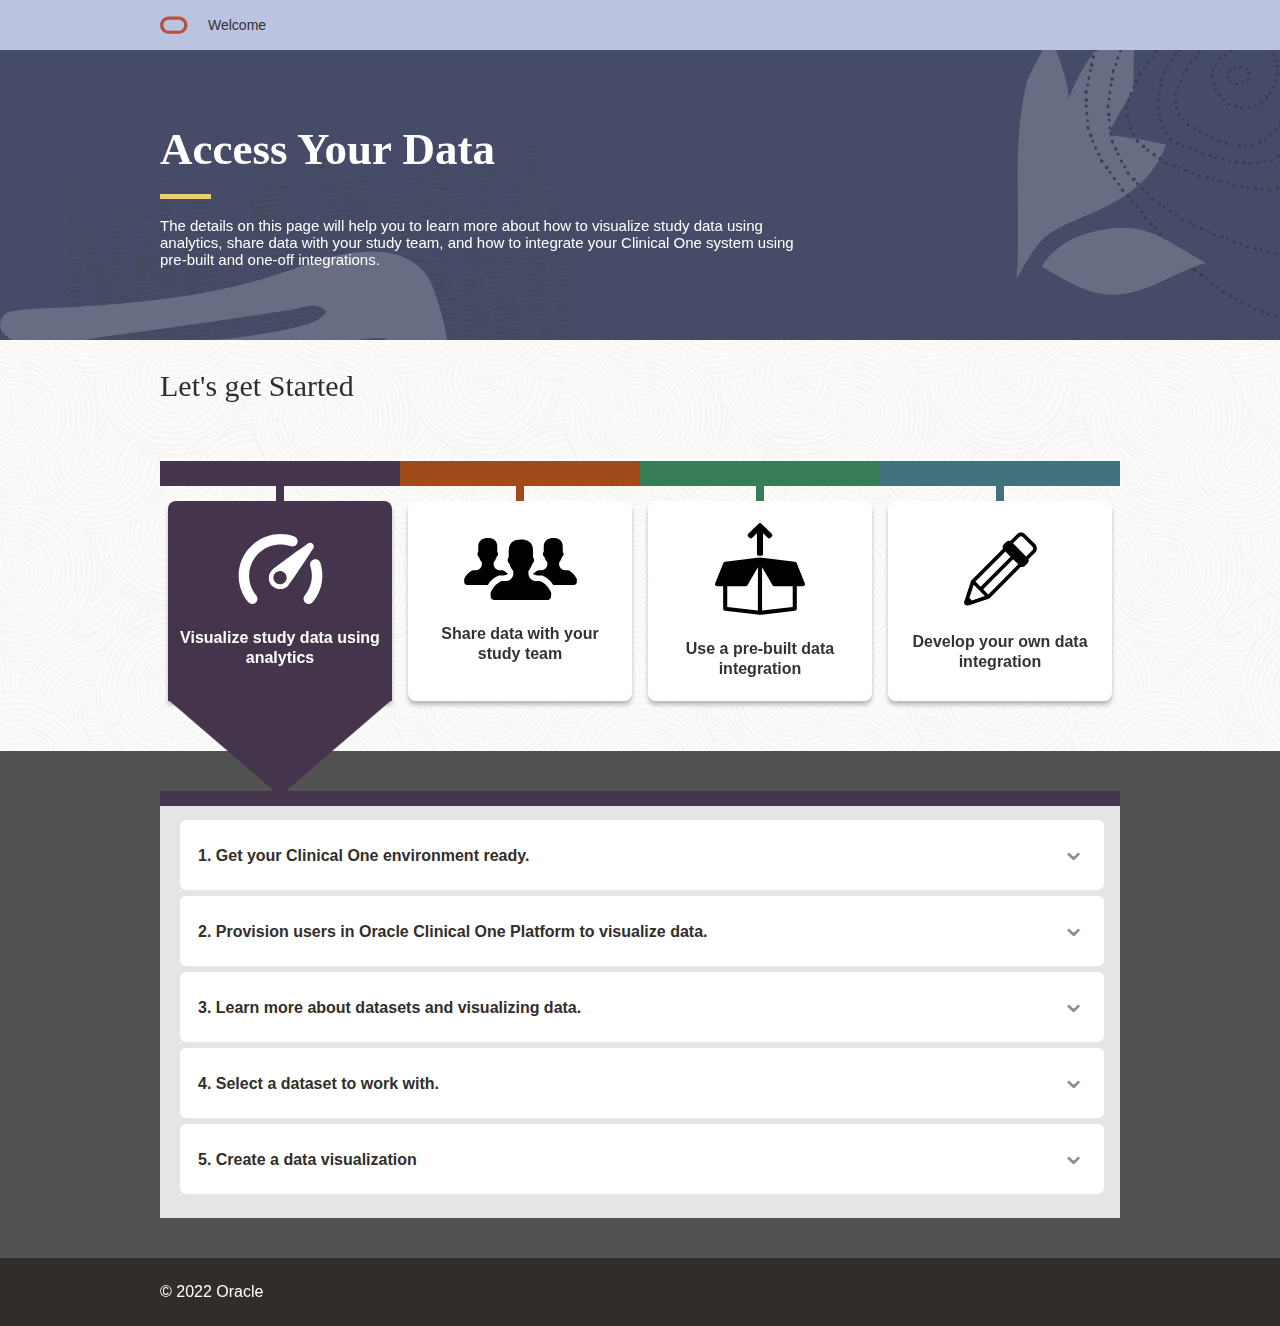
==== commit 14c0c941: "Adding TMMCS and other integrations" ====
--- a/index.html
+++ b/index.html
@@ -44,7 +44,7 @@
             <div class="banner1">
                 <h1>Access Your Data</h1>
                 <br>
-                <svg width="51" height="5" viewBox="0 0 51 5" fill="none" xmlns="http://www.w3.org/2000/svg" style="margin-left:5%">
+                <svg width="51" height="5" viewBox="0 0 51 5" fill="none" xmlns="http://www.w3.org/2000/svg" style="margin-left:160px">
                     <path d="M51 0H0V5H51V0Z" fill="#F0CC71"/>
                     </svg>
                 <br>
@@ -123,7 +123,7 @@
                                     </div>
                                 
                             <img class="triangle-svg"
-                                style="width: 100%;position: absolute;height: 95px;bottom: -94.5px;"
+                                style="width: 100%;position: absolute;height: 96px;bottom: -94.5px;"
                                 src="./files/Poly1.png" alt="pointer">
 
                         </div>
@@ -146,7 +146,7 @@
                             </div>
                         </div>
                             <img class="triangle-svg"
-                                style="width: 100%;position: absolute;height: 95px;bottom: -94.5px;"
+                                style="width: 100%;position: absolute;height: 96px;bottom: -94.5px;"
                                 src="./files/Poly2.png" alt="pointer">
                         </div>
                     </div>
@@ -167,7 +167,7 @@
                             </div>
                         </div>
                             <img class="triangle-svg"
-                                style="width: 100%;position: absolute;height: 95px;bottom: -94.5px;"
+                                style="width: 100%;position: absolute;height: 96px;bottom: -94.5px;"
                                 src="./files/Poly4.png" alt="pointer">
 
                         </div>
@@ -188,7 +188,7 @@
                             </div>
                         </div>
                             <img class="triangle-svg"
-                                style="width: 100%;position: absolute;height: 95px;bottom: -94.5px;"
+                                style="width: 100%;position: absolute;height: 96px;bottom: -94.5px;"
                                 src="./files/Poly5.png" alt="pointer">
 
                         </div>
@@ -252,6 +252,7 @@
                                 </span>
                             </button>
                             <div class="panel">
+                                <div class="ticontainer">
                                 <div class="ticontainer_text">
                                     <span class="stext">
                                         Read about the predefined datasets, corresponding permissions, and what tasks you can perform when working with analytics.
@@ -264,6 +265,7 @@
                                     </span>
                                 </div>
                             </div>
+                            </div>
                         </div>
 
                         <div class="infomargin overlay">
@@ -273,6 +275,7 @@
                                 </span>
                             </button>
                             <div class="panel">
+                                <div class="ticontainer">
                                 <div class="ticontainer_text">
                                     <span class="stext">
                                         You don't have to create a custom dataset from scratch because they are already predefined in your Oracle Clinical One Analytics environment. However, you have control over what you choose to visualize or export from that dataset.
@@ -283,6 +286,7 @@
                                     </span>
                                 </div>
                             </div>
+                            </div>
                         </div>
 
                         <div class="infomargin overlay1">
@@ -292,6 +296,7 @@
                                 </span>
                             </button>
                             <div class="panel">
+                                <div class=""ticontainer>
                                 <div class="ticontainer_text">
                                     <span class="stext">
                                         You can visualize Oracle Clinical One Platform clinical data and add your visualizations into a dashboard that can be shared with analysts and statisticians on your study team.
@@ -303,6 +308,7 @@
                                     <br>
                                 </div>
                             </div>
+                            </div>
                         </div>
 
                         <svg width="100%" height="2" viewbox="0 0 1493 " fill="none"
@@ -326,6 +332,7 @@
                                 <span class="btext">1. Learn how to run a report or data extract.</span>
                             </button>
                             <div class="panel">
+                                <div class="ticontainer">
                                 <div class="ticontainer_text">
                                     <span class="stext">
                                         You can run reports on real data while in production mode or on mock data when in testing and training mode. When your reports are ready you can download them in CSV or PDF format or view them in HTML.
@@ -337,6 +344,7 @@
                                     </span>
                                 </div>
                             </div>
+                            </div>
                         </div>
 
                         <div class="infomargin overlay2">
@@ -344,6 +352,7 @@
                                 <span class="btext">2. See your options.</span>
                             </button>
                             <div class="panel champagne">
+                                <div class="ticontainer">
                                 <div class="ticontainer_text">
                                     <span class="stext">
                                         Clinical One includes a wide variety of reports for you to select from. Don't forget that your access to certain reports may be restricted due to your study role.
@@ -356,6 +365,7 @@
                                     </span>
                                 </div>
                             </div>
+                            </div>
                         </div>
 
                         <div class="infomargin overlay2">
@@ -363,6 +373,7 @@
                                 <span class="btext">3. Do some customization.</span>
                             </button>
                             <div class="panel champagne">
+                                <div class="ticontainer">
                                 <div class="ticontainer_text">
                                     <span class="stext">
                                         Some reports can be customized to better suit your needs. For example, you can add more subject data to your Subject Events report.
@@ -372,6 +383,7 @@
                                         <br>
                                     </span>
                                 </div>
+                            </div>
                             </div>
                         </div>
 
@@ -415,15 +427,15 @@
                                                 <summary>EDC Systems</summary>
                                                 <ol class="card-details">
                                                     <li>InForm</li>
-                                                    <li>Medidate Rave</li>
-                                                    <li> <button class="modal-button" onclick="openModal('modalH')">IBM Merge</button></li>
+                                                    <li>Medidata Rave</li>
+                                                    <li> <button class="modal-button" onclick="openModal('modalH')">IBM Merge (partial)</button></li>
                                                 </ol>
                                               </details>
                                               <details>
                                                 <summary>CTMS Systems</summary>
                                                 <ol class="card-details">
-                                                    <li><button class="modal-button" onclick="openModal('modalI')">Oracle Siebel CTMS (Siebel CTMS on OHC) </button></li>
-                                                    <li><button class="modal-button" onclick="openModal('modalJ')">Veeva CTMS (Veeva Vault CTMS on OHC)</button></li>
+                                                    <li><button class="modal-button" onclick="openModal('modalI')">Oracle Siebel CTMS</button></li>
+                                                    <li><button class="modal-button" onclick="openModal('modalJ')">Veeva CTMS</button></li>
                                                 </ol>
                                               </details>
                                               <details>
@@ -457,7 +469,7 @@
                                         <span class="stext">
 
                                             <details>
-                                                <summary>IVRS Systems</summary>
+                                                <summary>IWR Systems</summary>
                                                 <ol class="card-details">
                                                     <li><button class="modal-button" onclick="openModal('modalL')">Multi-IWR Interface</button></li>
                                                 </ol>
@@ -465,13 +477,13 @@
                                               <details>
                                                 <summary>CTMS Systems</summary>
                                                 <ol class="card-details">
-                                                    <li>Oracle Trial Mgmt. & Monitoring Service</li>
+                                                    <li>Oracle Siebel CTMS/TMMCS</li>
                                                 </ol>
                                               </details>
                                               <details>
-                                                <summary>myHealth/DCT -Medable</summary>
+                                                <summary>mHealth/DCT - Medable</summary>
                                                 <ol class="card-details">
-                                                    <li>Wearables / Devices</li>
+                                                    <li>Wearables/Devices</li>
                                                     <li>eConsent/eCOA/ePRO</li>
                                                     <li>Telehealth</li>
                                                 </ol>
@@ -484,7 +496,7 @@
                                                 </ol>
                                               </details>
                                               <details>
-                                                <summary>Data Review/Mgmt. & SDTM</summary>
+                                                <summary>Data Review/Management & SDTM</summary>
                                                 <ol class="card-details">
                                                     <li>Data Management Workbench</li>     
                                                 </ol>
@@ -492,23 +504,17 @@
                                               <details>
                                                 <summary>Metadata Repository - Nurocor</summary>
                                                 <ol class="card-details">
-                                                    <li>Automated Study Setup (PoC)</li>     
-                                                </ol>
-                                              </details>
-                                              <details>
-                                                <summary>Metadata Repository - Nurocor</summary>
-                                                <ol class="card-details">
-                                                    <li>Automated Study Setup (PoC)</li>     
+                                                    <li>Automated Study Setup</li>     
                                                 </ol>
                                               </details>
                                               <details>
                                                 <summary>Data Cleaning - Saama</summary>
                                                 <ol class="card-details">
-                                                    <li>AI & ML Generated Queries (PoC)</li>     
+                                                    <li>AI & ML Generated Queries</li>     
                                                 </ol>
                                               </details>
                                               <details>
-                                                <summary>Risk Based Monitory</summary>
+                                                <summary>Risk Based Monitoring - Remarque</summary>
                                                 <ol class="card-details">
                                                     <li>Site SDV Level re-calibration</li>     
                                                 </ol>
@@ -516,10 +522,10 @@
                                               <details>
                                                 <summary>Trial Management and Monitoring Cloud Service (TMMCS)</summary>
                                                 <ol class="card-details">
-                                                    <li>Site Integration</li>
-                                                    <li>Subject Visit Template(SVT) Integration</li> 
-                                                    <li>Subject Visit Integration</li>
-                                                    <li>Source Data Validation Integration</li>
+                                                    <li><button class="modal-button" onclick="openModal('modalM')">Site Integration</button></li>
+                                                    <li><button class="modal-button" onclick="openModal('modalN')">Subject Visit Template (SVT) Integration</button></li> 
+                                                    <li><button class="modal-button" onclick="openModal('modalO')">Subject Visit Integration</button></li>
+                                                    <li><button class="modal-button" onclick="openModal('modalP')">Source Data Validation Integration</button></li>
                                                 </ol>
                                               </details>
                                             <br>
@@ -542,6 +548,7 @@
                                             <ol class="card-details">
                                                 <li>Central Coding </li>
                                                 <li> CRF Submit </li>
+                                                <li>Analytics & Reports Datasets</li>
                                                     <li>InForm & Argus </li>
                                                         <li>Rave & DMW </li>
                                                             <li>FHIR Server</li>
@@ -572,16 +579,112 @@
 
                         <div class="infomargin overlay2">
                             <button class="accordion infobox" onclick="accord()">
-                                <span class="btext">3. Other Integrations</span>
+                                <span class="btext">1. Set up your authentication.</span>
                             </button>
                             <div class="panel">
                                 <div class="ticontainer">
                                     <div class="ticontainer_text">
                                         <span class="stext">
-                            <!-- <details>
-                                <summary>See More</summary>
-                                This text will be hidden if your browser supports it.
-                              </details> -->
+                                            To keep your data secure, working with our REST APIs requires you to authenticate with Clinical One. You must also ensure that you have permissions to access the data you need without risking the integrity of your trial.
+                                            <br>
+                                            Learn more:
+                                            <a href="https://docs.oracle.com/en/industries/health-sciences/clinical-one/coapi/quick-start_system.html">Set up your authentication and accounts</a>
+                              </span>
+                                    </div>
+
+                                </div>
+                            </div>
+                        </div>
+                        <div class="infomargin overlay2">
+                            <button class="accordion infobox" onclick="accord()">
+                                <span class="btext">2. Prepare your developers.</span>
+                            </button>
+                            <div class="panel">
+                                <div class="ticontainer">
+                                    <div class="ticontainer_text">
+                                        <span class="stext">
+                                            REST APIs offer access to Clinical One services. Developers need to be familiar with, and have the tools needed to work with REST APIs. They should also have a basic understanding of Clinical One and the data they are working with. Most importantly, they need to have appropriate credentials to access the needed data and test out their systems.
+                                            <br>
+                                            <a href="https://docs.oracle.com/en/industries/health-sciences/clinical-one/coapi/quick-start_api.html">Get started as a developer</a>
+                              </span>
+                                    </div>
+
+                                </div>
+                            </div>
+                        </div>
+                        <div class="infomargin overlay2">
+                            <button class="accordion infobox" onclick="accord()">
+                                <span class="btext">3. Find your REST APIs</span>
+                            </button>
+                            <div class="panel">
+                                <div class="ticontainer">
+                                    <div class="ticontainer_text">
+                                        <span class="stext">
+                                            Clinical One offers a range of services that are accesible through REST APIs. You can search our API documentation to find the APIs and examples you need.
+                                            <br>
+                                            <a href="https://docs.oracle.com/en/industries/health-sciences/clinical-one/coapi/">Search APIs</a>
+                              </span>
+                                    </div>
+
+                                </div>
+                            </div>
+                        </div>
+                        <div class="infomargin overlay2">
+                            <button class="accordion infobox" onclick="accord()">
+                                <span class="btext">4. Test it out.</span>
+                            </button>
+                            <div class="panel">
+                                <div class="ticontainer">
+                                    <div class="ticontainer_text">
+                                        <span class="stext">
+                                            Want to take it for a spin? We offer use cases to help you better understand how you can use REST APIs to integrate you applications or migrate your data.
+                                            <br>
+                                            <a href="https://docs.oracle.com/en/industries/health-sciences/clinical-one/coapi/use-cases.html">See our use cases</a>
+                              </span>
+                                    </div>
+
+                                </div>
+                            </div>
+                        </div>
+                        <div class="infomargin overlay2">
+                            <button class="accordion infobox" onclick="accord()">
+                                <span class="btext">5. Available APIs</span>
+                            </button>
+                            <div class="panel">
+                                <div class="ticontainer" style="margin-left:2%">
+                                    <div class="ticontainer_text">
+                                        <span class="stext" >
+                                                <ol class="card-details">
+                                                    <li><a href="https://docs.oracle.com/en/industries/health-sciences/clinical-one/coapi/api-codelist-v1.0.html" target="_blank">Code Lists</a></li>    
+                                                    <li><a href="https://docs.oracle.com/en/industries/health-sciences/clinical-one/coapi/api-coding-query-resource-v1.0.html" target="_blank">Coding</a></li> 
+                                                    <li>
+                                                        <a href="https://docs.oracle.com/en/industries/health-sciences/clinical-one/coapi/api-data-capture-coding-status-v1.0.html" target="_blank">Data Capture</a>
+                                                        <br>
+                                                        <a href="https://docs.oracle.com/en/industries/health-sciences/clinical-one/coapi/SD_Overview.html" target="_blank">Use case: Store Data into a Form</a>
+                                                    </li>
+                                                    <li><a href="https://docs.oracle.com/en/industries/health-sciences/clinical-one/coapi/op-ec-datahub-svc-rest-v1.0-tenant-tenantid-studies-studyid-mode-subjects-blindedvisits-post.html" target="_blank">Data hub </a></li>
+                                                    <li>
+                                                        <a href="https://docs.oracle.com/en/industries/health-sciences/clinical-one/coapi/op-ec-designer-svc-rest-v1.0-studies-studyid-versions-version-branches-post.html" target="_blank">Designer</a>
+                                                        <br>
+                                                        <a href="https://docs.oracle.com/en/industries/health-sciences/clinical-one/coapi/DS_Overview.html" target="_blank">Use case: Design a study</a>
+                                                    </li>
+                                                    <li><a href="https://docs.oracle.com/en/industries/health-sciences/clinical-one/coapi/op-ec-fileupload-svc-rest-v3.0-storage-bucketname-objectname-parts-partnumber-delete.html" target="_blank">File Upload</a></li>
+                                                    <li><a href="https://docs.oracle.com/en/industries/health-sciences/clinical-one/coapi/op-ec-notifications-svc-rest-v1.0-studies-studyid-mode-notificationlog-post.html" target="_blank">Notifications</a></li>
+                                                    <li><a href="https://docs.oracle.com/en/industries/health-sciences/clinical-one/coapi/op-v1.0-studies-studyid-mode-queries-queryid-assignupdate-put.html" target="_blank">Query</a></li>
+                                                    <li><a href="https://docs.oracle.com/en/industries/health-sciences/clinical-one/coapi/toc.htm" target="_blank">Randomization & Supplies</a></li>
+                                                    <li>
+                                                        <a href="https://docs.oracle.com/en/industries/health-sciences/clinical-one/coapi/op-ec-reporting-svc-rest-v1.0-reports-delete.html" target="_blank">Reporting</a>
+                                                        <br>
+                                                        <a href="https://docs.oracle.com/en/industries/health-sciences/clinical-one/coapi/CR_Overview.html" target="_blank">Use Case:Download a Standard Report</a>
+                                                    </li>
+                                                    <li><a href="https://docs.oracle.com/en/industries/health-sciences/clinical-one/coapi/op-ec-rule-svc-rest-v1.0-studies-studyid-mode-cancelrulejob-put.html" target="_blank">Rules</a></li>
+                                                    <li><a href="https://docs.oracle.com/en/industries/health-sciences/clinical-one/coapi/op-ec-site-svc-rest-v1-studies-studyid-mode-regions-post.html" target="_blank">Sites & Depots</a></li>
+                                                    <li><a href="https://docs.oracle.com/en/industries/health-sciences/clinical-one/coapi/op-ec-auth-svc-rest-v1.0-cache-getcachesize-get.html" target="_blank">User, Permissions & Reports</a></li>
+
+                                                </ol>
+                                              </details>
+                                            
+                                            
                               </span>
                                     </div>
 
@@ -607,7 +710,7 @@
                     <h3>Almac Global Depot Network </h3>
                     <p>Allows you to automate, distribute, and track shipments more effectively.</p>
                   </div>
-                  <div style="display: flex; flex-direction: row; background-color: #ffffff;">
+                  <div style="display: flex; flex-direction: row; background-color: #ffffff; border-radius:0px 0px 10px 10px;">
                     
                     <br>
                     <br>
@@ -615,7 +718,7 @@
                         <h5>Supporting Documentation:</h5>
                         
                         <br>
-                          <button class="learn-more"> <a class=" button-links"href="https://docs.oracle.com/en/industries/health-sciences/clinical-one/digitalgateway-guide/create-other-integrations.html#GUID-BA4397E2-4465-4FF2-A391-35C00B258A09">Learn more</a></button>
+                          <button class="learn-more"> <a class=" button-links"href="https://docs.oracle.com/en/industries/health-sciences/clinical-one/digitalgateway-guide/create-other-integrations.html#GUID-BA4397E2-4465-4FF2-A391-35C00B258A09" target="_blank">Learn more</a></button>
                           <button class="view-btn">View the service description and metrics</button>
                           <br>
                           <br>
@@ -655,7 +758,7 @@
                             <br>
                           <h5>Configuration Service:</h5>
                           <br>
-                          <p>B92664 or B92665</p>
+                          <p>B92664: Oracle Health Sciences Clinical One Digital Gateway Configuration Service, up to 40 Data Points.</p>
                           <br>
                           <h5>Next Steps:</h5>
                           <br>
@@ -679,11 +782,10 @@
                         <p> <b>Request: </b> Shipping Site Address, Site contact information, Site investigation information, & Shipment Order Details </p>
                         <br>
                         <p> <b>Response:</b> Shipment Order, Tracking Number and Shipment Date, and Shipment Status</p>
-
-                        <br>
-                        <h5>What's New?</h5>
-                        <br>
-                        <p> <b>Added: </b> Ability to share alerts of events</p>
+                        <br>
+                        <div style=" padding:5px;box-shadow: 2px 2px 2px 2px grey;"><p><i><b>Note:</b> This offering involves both request and response. You only need to implement what is necessary for your organization..</i></p></div>
+
+                        <br>
                       </span> 
                     </div>
 
@@ -707,7 +809,7 @@
                         <h5>Supporting Documentation:</h5>
                         
                         <br>
-                          <button class="learn-more"> <a style="display:block;text-decoration: none;color:black;width:100%"href="https://docs.oracle.com/en/industries/health-sciences/clinical-one/digitalgateway-guide/create-other-integrations.html#GUID-E7933C46-6386-4491-A6BB-E125B527BDA7">Learn more</a></button>
+                          <button class="learn-more"> <a style="display:block;text-decoration: none;color:black;width:100%"href="https://docs.oracle.com/en/industries/health-sciences/clinical-one/digitalgateway-guide/create-other-integrations.html#GUID-BA4397E2-4465-4FF2-A391-35C00B258A09" target="_blank">Learn more</a></button>
                           <button class="view-btn"> <a style="display:block;text-decoration: none;color:black;width:100%"href="https://www.oracle.com/assets/health-sciences-cloud-consulting-sd-4419227.pdf">View the service description and metrics</a></button>
                           <br>
                           <br>
@@ -729,7 +831,7 @@
                                     <path d="M8.9165 8.41663L45.1841 8.41663L53.6007 25.25L93.0832 25.25V46.2916H84.6665V33.6666L48.3989 33.6666L39.9823 16.8333L17.3332 16.8333L17.3332 84.1666H42.5832V92.5833H8.9165L8.9165 8.41663ZM69.9373 63.125C64.1268 63.125 59.4165 67.8353 59.4165 73.6458C59.4165 79.4563 64.1268 84.1666 69.9373 84.1666H76.2498V63.125L69.9373 63.125ZM84.6665 71.5416V75.75H93.0832V84.1666H84.6665V92.5833H69.9373C60.9248 92.5833 53.3828 86.2876 51.4691 77.8541H42.5832L42.5832 69.4375H51.4691C53.3828 61.004 60.9248 54.7083 69.9373 54.7083L84.6665 54.7083V63.125H93.0832V71.5416H84.6665Z" fill="#377D58"/>
                                     </svg>
                                 <br>
-                            <p>Mode: SFTP</p>
+                            <p>Mode: sFTP</p>
                             </div> 
                             
                             <div class="integration-details">
@@ -740,14 +842,14 @@
                                     <path d="M55.6259 53.9166V39.6317H50.4641V36.4626H64.533V39.6317H59.3712V53.9166H55.6259Z" fill="#377D58"/>
                                     </svg>
                                 <br>
-                            <p>File type: TXT</p>
+                            <p>File type: comma delimited .txt</p>
                             </div>
                             </div>
                             <br>
                             <br>
                           <h5>Configuration Service:</h5>
                           <br>
-                          <p>B92664 or B92665</p>
+                          <p>B92664: Oracle Health Sciences Clinical One Digital Gateway Configuration Service, up to 40 Data Points.</p>
                           <br>
                           <h5>Next Steps:</h5>
                           <br>
@@ -770,11 +872,9 @@
                         <p> <b>Request: </b> Shipping Site address, Site contact information, Site Investigator Information, & Shipment Order details</p>
                         <br>
                         <p> <b>Response:</b> Shipment Order, Tracking number and Shipment Date and Shipment Status</p>
-
-                        <br>
-                        <h5>What's New?</h5>
-                        <br>
-                        <p> <b>Added: </b> Ability to share alerts of events</p>
+                        <br>
+                        <div style="padding:5px;box-shadow: 2px 2px 2px 2px grey;"><p><i><b>Note:</b> This offering involves both request and response. You only need to implement what is necessary for your organization..</i></p></div>
+                        <br>
                       </span> 
                     </div>
 
@@ -797,7 +897,7 @@
                         <h5>Supporting Documentation:</h5>
                         
                         <br>
-                          <button class="learn-more"> <a class=" button-links"href="https://docs.oracle.com/en/industries/health-sciences/clinical-one/digitalgateway-guide/create-other-integrations.html#GUID-CC9F5B9F-D1F0-46A6-84FB-CAB462713C29">Learn more</a></button>
+                          <button class="learn-more"> <a class=" button-links"href="https://docs.oracle.com/en/industries/health-sciences/clinical-one/digitalgateway-guide/create-other-integrations.html#GUID-BA4397E2-4465-4FF2-A391-35C00B258A09" target="_blank">Learn more</a></button>
                           <button class="view-btn"><a class=" button-links" href="https://www.oracle.com/assets/health-sciences-cloud-consulting-sd-4419227.pdf">View the service description and metrics</a></button>
                           <br>
                           <br>
@@ -836,7 +936,7 @@
                             <br>
                           <h5>Configuration Service:</h5>
                           <br>
-                          <p>B92664 or B92665</p>
+                          <p>B92664: Oracle Health Sciences Clinical One Digital Gateway Configuration Service, up to 40 Data Points.</p>
                           <br>
                           <h5>Next Steps:</h5>
                           <br>
@@ -850,18 +950,15 @@
                           <br>
                           <ol>
                               <li>Kit status changes at depots and sites</li>
-                              <li>Kit request transfer from depot to depot,& </li>
+                              <li>Kit request transfer from depot to depot</li>
                               <li>Kit receipt transfer from depot to depot</li>
                               </ol>
                               <br>
                               
                         <h5>Available Data Points</h5>
                         <br>
-                        <p> Ki number, Lot number and Status, Source and Destination depot, shipment date, expected date, & Kit and Lot </p>
-                        <br>
-                        <h5>What's New?</h5>
-                        <br>
-                        <p> <b>Added: </b> Ability to share alerts of events</p>
+                        <p> Kit number, Lot number and Status, Source and Destination depot, shipment date, expected date, & Kit and Lot </p>
+                        <br>
                       </span> 
                     </div>
 
@@ -885,7 +982,7 @@
                         <h5>Supporting Documentation:</h5>
                         
                         <br>
-                          <button class="learn-more"> <a class=" button-links"href="https://docs.oracle.com/en/industries/health-sciences/clinical-one/digitalgateway-guide/create-other-integrations.html#GUID-94637B57-CC2B-40D9-8130-4EF65DA407C9">Learn more</a></button>
+                          <button class="learn-more"> <a class=" button-links"href="https://docs.oracle.com/en/industries/health-sciences/clinical-one/digitalgateway-guide/create-other-integrations.html#GUID-BA4397E2-4465-4FF2-A391-35C00B258A09" target="_blank">Learn more</a></button>
                           <button class="view-btn"> <a class=" button-links"href="https://www.oracle.com/assets/health-sciences-cloud-consulting-sd-4419227.pdf">View the service description and metrics</a></button>
                           <br>
                           <br>
@@ -925,7 +1022,7 @@
                             <br>
                           <h5>Configuration Service:</h5>
                           <br>
-                          <p>B92664 or B92665</p>
+                          <p>B92664: Oracle Health Sciences Clinical One Digital Gateway Configuration Service, up to 40 Data Points.</p>
                           <br>
                           <h5>Next Steps:</h5>
                           <br>
@@ -941,19 +1038,18 @@
                               <li>Shipment Requests</li>
                               <li>Automated Shipment Response-Confirmed</li>
                               <li>In Transit Status</li>
+                              <li>Received</li>
                               </ol>
                               <br>
                               
                         <h5>Available Data Points</h5>
                         <br>
-                        <p> <b>Request: </b> Shipping Site Address, Site contact information, Site investigation information, & Shipment Order Details </p>
-                        <br>
-                        <p> <b>Response:</b> Shipment Order, Tracking Number and Shipment Date, and Shipment Status</p>
-
-                        <br>
-                        <h5>What's New?</h5>
-                        <br>
-                        <p> <b>Added: </b> Ability to share alerts of events</p>
+                        <p> <b>Request: </b> Shipping Site Address, Site contact information, Site investigation information, & Shipment Depot & Order Details </p>
+                        <br>
+                        <p> <b>Response:</b> Shipment Order, Tracking number and Shipment Date and Shipment Status, & Shipment Delivery</p>
+                        <br>
+                        <div style=" padding:5px;box-shadow: 2px 2px 2px 2px grey;"><p><i><b>Note:</b> This offering involves both request and response. You only need to implement what is necessary for your organization..</i></p></div>
+                        <br>
                       </span> 
                     </div>
 
@@ -1017,7 +1113,7 @@
                             <br>
                           <h5>Configuration Service:</h5>
                           <br>
-                          <p>B92664 or B92665</p>
+                          <p>B92664: Oracle Health Sciences Clinical One Digital Gateway Configuration Service, up to 40 Data Points.</p>
                           <br>
                           <h5>Next Steps:</h5>
                           <br>
@@ -1108,7 +1204,7 @@
                             <br>
                           <h5>Configuration Service:</h5>
                           <br>
-                          <p>B92664 or B92665</p>
+                          <p>B92664: Oracle Health Sciences Clinical One Digital Gateway Configuration Service, up to 40 Data Points.</p>
                           <br>
                           <h5>Next Steps:</h5>
                           <br>
@@ -1160,7 +1256,6 @@
                         <h5>Supporting Documentation:</h5>
                         
                         <br>
-                          <button class="learn-more"> <a class=" button-links" href="https://docs.oracle.com/en/industries/health-sciences/clinical-one/digitalgateway-guide/create-other-integrations.html#GUID-94637B57-CC2B-40D9-8130-4EF65DA407C9">Learn more</a></button>
                           <button class="view-btn"> <a class=" button-links" href="https://www.oracle.com/assets/health-sciences-cloud-consulting-sd-4419227.pdf">View the service description and metrics</a></button>
                           <br>
                           <br>
@@ -1200,7 +1295,7 @@
                             <br>
                           <h5>Configuration Service:</h5>
                           <br>
-                          <p>B92664 or B92665</p>
+                          <p>B92664: Oracle Health Sciences Clinical One Digital Gateway Configuration Service, up to 40 Data Points.</p>
                           <br>
                           <h5>Next Steps:</h5>
                           <br>
@@ -1220,14 +1315,12 @@
                               
                         <h5>Available Data Points</h5>
                         <br>
-                        <p> <b>Request: </b> Shipping Site address, Site contact information, Site Investigator Information, Shipment Order details, LotNumber, & Kitype </p>
+                        <p> <b>Request: </b> Shipping Site address, Site contact information, Site Investigator Information, Shipment Order details, LotNumber, & Kit Type </p>
                         <br>
                         <p> <b>Response:</b> Shipment Order, Tracking number and Shipment Date and Shipment Status</p>
-
-                        <br>
-                        <h5>What's New?</h5>
-                        <br>
-                        <p> <b>Added: </b> Ability to share alerts of events</p>
+                        <br>
+                        <div style=" padding:5px;box-shadow: 2px 2px 2px 2px grey;"><p><i><b>Note:</b> This offering involves both request and response. You only need to implement what is necessary for your organization..</i></p></div>
+                        <br>
                       </span> 
                     </div>
 
@@ -1292,7 +1385,7 @@
                             <br>
                           <h5>Configuration Service:</h5>
                           <br>
-                          <p>B92664 or B92665</p>
+                          <p>B92664: Oracle Health Sciences Clinical One Digital Gateway Configuration Service, up to 40 Data Points.</p>
                           <br>
                           <h5>Next Steps</h5>
                           <br>
@@ -1328,9 +1421,6 @@
                         </ol>
 
                         <br>
-                        <h5>What's New?</h5>
-                        <br>
-                        <p> <b>Added: </b> Ability to share alerts of events</p>
                       </span> 
                     </div>
                 </div>
@@ -1353,7 +1443,7 @@
                         <h5>Supporting Documentation</h5>
                         
                         <br>
-                        <button class="learn-more"> <a class=" button-links" href="https://docs.oracle.com/en/industries/health-sciences/clinical-one/digitalgateway-guide/send-subject-information-oracle-siebel-ctms.html">Learn more</a></button>
+                        <button class="learn-more"> <a class=" button-links" href="https://docs.oracle.com/en/industries/health-sciences/clinical-one/digitalgateway-guide/create-other-integrations.html#GUID-BA4397E2-4465-4FF2-A391-35C00B258A09" target="_blank">Learn more</a></button>
                         <button class="view-btn"> <a class=" button-links" href="https://www.oracle.com/assets/health-sciences-cloud-consulting-sd-4419227.pdf">View the service description and metrics</a></button>
                           <br>
                           <br>
@@ -1394,7 +1484,7 @@
                             <br>
                           <h5>Configuration Service:</h5>
                           <br>
-                          <p>B92664 or B92665</p>
+                          <p>B92664: Oracle Health Sciences Clinical One Digital Gateway Configuration Service, up to 40 Data Points.</p>
                           <br>
                           <h5>Next Steps</h5>
                           <br>
@@ -1408,14 +1498,11 @@
                           <br>
                           <ol>
                                  
-                              <li>For additional report details click <a href="https://docs.oracle.com/en/industries/health-sciences/clinical-one/sponsor-cro-information/subject-data-ctms-report.html">HERE</a>. The details will include available modes, roles that run this report, and field descriptions that are included in this report.</li>
+                              <li>For additional report details click <a href="https://docs.oracle.com/en/industries/health-sciences/clinical-one/sponsor-cro-information/subject-data-ctms-report.html" target="_blank">HERE</a>. The details will include available modes, roles that run this report, and field descriptions that are included in this report.</li>
                               </ol>
                               <br>
 
                         <br>
-                        <h5>What's New?</h5>
-                        <br>
-                        <p> <b>Added: </b> Ability to share alerts of events</p>
                       </span> 
                     </div>
 
@@ -1428,7 +1515,7 @@
                 <div class="modal-content" >
                   <span class="close">&times;</span>
                   <div class="rectangle">
-                    <h3>Veeva Vault:  </h3>
+                    <h3>Veeva CTMS:  </h3>
                     <p>Automatically send subject enrollment data to Veeva Vault for better monitoring of subject enrollment information.</p>
                   </div>
                   <div style="display: flex; flex-direction: row; background-color: #ffffff;">
@@ -1439,7 +1526,7 @@
                         <h5>Supporting Documentation</h5>
                         
                         <br>
-                        <button class="learn-more"> <a class=" button-links" href="https://docs.oracle.com/en/industries/health-sciences/clinical-one/digitalgateway-guide/create-other-integrations.html#GUID-CC9F5B9F-D1F0-46A6-84FB-CAB462713C29">Learn more</a></button>
+                        <button class="learn-more"> <a class=" button-links" href="https://docs.oracle.com/en/industries/health-sciences/clinical-one/digitalgateway-guide/create-other-integrations.html#GUID-BA4397E2-4465-4FF2-A391-35C00B258A09" target="_blank">Learn more</a></button>
                         <button class="view-btn"> <a class=" button-links" href="https://www.oracle.com/assets/health-sciences-cloud-consulting-sd-4419227.pdf">View the service description and metrics</a></button>
                           <br>
                           <br>
@@ -1456,12 +1543,99 @@
                                 </div>
 
                             <div class="integration-details">
-                                <svg width="87" height="63" viewBox="0 0 87 63" fill="none" xmlns="http://www.w3.org/2000/svg">
-                                    <path d="M70.47 21.425C70.5204 20.9096 70.625 20.4059 70.625 19.875C70.625 11.3151 63.6849 4.375 55.125 4.375C47.127 4.375 40.617 10.4588 39.7877 18.2398C37.4666 16.8486 34.7812 16 31.875 16C23.3151 16 16.375 22.9401 16.375 31.5C16.375 32.8369 16.375 35.375 16.375 35.375C4.75 43.125 4.75 58.625 4.75 58.625H62.875C73.5739 58.625 82.25 49.9489 82.25 39.25C82.25 31.2443 77.3946 24.3816 70.47 21.425Z" stroke="#377D58" stroke-width="8" stroke-miterlimit="10"/>
-                                    </svg>                                   
-                                    
-                                <br>
-                            <p>Mode: API</p>
+                                <svg width="78" height="79" viewBox="0 0 78 79" fill="none" xmlns="http://www.w3.org/2000/svg">
+                                    <path d="M4.125 33.6875C4.125 17.6367 17.1367 4.625 33.1875 4.625M4.125 33.6875H23.5095M4.125 33.6875C4.125 46.3415 12.2122 57.1066 23.5 61.0963M33.1875 4.625C49.2383 4.625 62.25 17.6367 62.25 33.6875H42.8655M33.1875 4.625C28.9075 7.56441 23.7581 19.753 23.5095 33.6875M33.1875 4.625C37.3437 7.47938 42.3197 19.0556 42.8318 32.4828C42.847 32.8828 42.8583 33.2844 42.8655 33.6875M42.8655 33.6875H23.5095M42.8655 33.6875C42.9221 36.8558 42.7252 40.1144 42.2072 43.375M23.5095 33.6875C23.4079 39.3792 24.124 45.3621 26.051 51.125M42.875 60.8125C42.875 68.3029 48.9471 74.375 56.4375 74.375H66.125V66.625M42.875 60.8125C42.875 53.3221 48.9471 47.25 56.4375 47.25H66.125V55M42.875 60.8125H31.25M66.125 55H77.75M66.125 55V66.625M66.125 66.625H77.75" stroke="#377D58" stroke-width="8"/>
+                                    </svg>
+                                    <br>
+                                <p>Mode: Web Service</p>
+                        </div>
+                            
+                        <div class="integration-details">
+                            <svg width="65" height="72" viewBox="0 0 65 72" fill="none" xmlns="http://www.w3.org/2000/svg" >
+                                <path d="M0.333496 0.166626H37.6511L57.6668 20.1824V28.8333H50.5002V25.25H32.5835V7.33329H7.50016V64.6666H50.5002V61.0833H57.6668V71.8333H0.333496V0.166626ZM39.7502 12.4009V18.0833H45.4326L39.7502 12.4009Z" fill="#377D58"/>
+                                <path d="M12.4844 53.9166L17.8623 44.8655L12.7485 36.4626H17.046L20.6473 42.4887L24.1525 36.4626H28.2819L23.1441 44.9375L28.546 53.9166H24.2485L20.3592 47.3143L16.6139 53.9166H12.4844Z" fill="#377D58"/>
+                                <path d="M30.4552 53.9166V36.4626H34.3686L39.9145 47.9626L45.3884 36.4626H49.3018V53.9166H45.6045V42.6087L40.9949 52.236H38.6901L34.0805 42.7528V53.9166H30.4552Z" fill="#377D58"/>
+                                <path d="M52.7052 53.9166V36.4626H56.4505V50.5795H64.1331V53.9166H52.7052Z" fill="#377D58"/>
+                                </svg>
+                                <br>
+                            <p>File type: XML</p>
+                        </div>
+                            </div>
+                            <br>
+                            <br>
+                          <h5>Configuration Service:</h5>
+                          <br>
+                          <p>B92664: Oracle Health Sciences Clinical One Digital Gateway Configuration Service, up to 40 Data Points.</p>
+                          <br>
+                          <h5>Next Steps</h5>
+                          <br>
+                          <p>
+                            If you are interested in using this integration, work with your Customer Success Manager (CSM).
+                          </p>
+                      </div>
+
+                      <span class="right">
+                          <h5>Available Events</h5>
+                          <br>
+                          <ol>
+                                 
+                              <li>Screening (Status and Screened Date)</li>
+                              <li>Screenfail (ScreenFailed Status and ScreenFailed Date, Inscreening Status with blank screenfailed date (Undo screenfail), Pre-Screening status with blank screenfailed date (Undo Screenfailed without screening)</li>
+                              <li>Randomization (Status and Randomized Date)</li>
+                            </ol>
+                              <br>
+                              <h5>Available Data Points</h5>
+                              <br>
+                              <ol style="list-style-type:disc">
+                                  <li>Site ID, Subject ID, Status, Screening Date, & Randomization Date.</li>
+                              </ol>
+
+                        <br>
+                      </span> 
+                    </div>
+
+                </div>
+              
+            </div>
+            <div id="modalK" class="modal">
+
+                <!-- Modal content -->
+                <div class="modal-content" >
+                  <span class="close">&times;</span>
+                  <div class="rectangle">
+                    <h3>Verified Clinical Trials:</h3>
+                    <p>Send subject data from Clinical One RTSM to VCT through Oracle sFTP to ensure subjects are not participating in multiple trials concurrently.</p>
+                  </div>
+                  <div style="display: flex; flex-direction: row; background-color: #ffffff;">
+                    
+                    <br>
+                    <br>
+                      <div class="left">
+                        <h5>Supporting Documentation</h5>
+                        
+                        <br>
+                        <button class="view-btn"> <a class=" button-links" href="https://www.oracle.com/assets/health-sciences-cloud-consulting-sd-4419227.pdf" target="_blank">View the service description and metrics</a></button>
+                          <br>
+                          <br>
+                          <h5>Integration Details</h5>
+                          <div class="modal-icons">
+                            <div class="integration-details">
+                                <br>
+                                <svg width="82" height="49" viewBox="0 0 82 49" fill="none" xmlns="http://www.w3.org/2000/svg">
+                                    <path d="M57.8091 0.490697L81.8265 24.5081L57.8091 48.5255L51.8576 42.574L65.7152 28.7164L0.124999 28.7164L0.124999 20.2998L65.7152 20.2998L51.8576 6.44218L57.8091 0.490697Z" fill="#377D58"/>
+                                    </svg>                                                
+                                <br>
+                                <br>
+                            <p>Data Flow: Outbound</p>
+                                </div>
+
+                            <div class="integration-details">
+                                <svg width="81" height="80" viewBox="0 0 102 101" fill="none" xmlns="http://www.w3.org/2000/svg">
+                                    <path d="M8.9165 8.41663L45.1841 8.41663L53.6007 25.25L93.0832 25.25V46.2916H84.6665V33.6666L48.3989 33.6666L39.9823 16.8333L17.3332 16.8333L17.3332 84.1666H42.5832V92.5833H8.9165L8.9165 8.41663ZM69.9373 63.125C64.1268 63.125 59.4165 67.8353 59.4165 73.6458C59.4165 79.4563 64.1268 84.1666 69.9373 84.1666H76.2498V63.125L69.9373 63.125ZM84.6665 71.5416V75.75H93.0832V84.1666H84.6665V92.5833H69.9373C60.9248 92.5833 53.3828 86.2876 51.4691 77.8541H42.5832L42.5832 69.4375H51.4691C53.3828 61.004 60.9248 54.7083 69.9373 54.7083L84.6665 54.7083V63.125H93.0832V71.5416H84.6665Z" fill="#377D58"/>
+                                    </svg>                               
+                                    
+                                <br>
+                            <p>Mode: sFTP</p>
                         </div>
                             
                         <div class="integration-details">
@@ -1473,106 +1647,14 @@
                                     </svg>
                                     
                                 <br>
-                           <p> File type: TXT </p>
+                           <p> File type: Comma delimited .txt </p>
                         </div>
                             </div>
                             <br>
                             <br>
                           <h5>Configuration Service:</h5>
                           <br>
-                          <p>B92664 or B92665</p>
-                          <br>
-                          <h5>Next Steps</h5>
-                          <br>
-                          <p>
-                            If you are interested in using this integration, work with your Customer Success Manager (CSM).
-                          </p>
-                      </div>
-
-                      <span class="right">
-                          <h5>Available Events</h5>
-                          <br>
-                          <ol>
-                                 
-                              <li>Screening (Status and Screened Date</li>
-                              <li>Screenfail (ScreenFailed Status and ScreenFailed Date, Inscreening Status with blank screenfailed date (Undo screenfail), Pre-Screening status with blank screenfailed date (Undo Screenfailed without screening)</li>
-                              <li>Randomization (Status and Randomized Date)</li>
-                            </ol>
-                              <br>
-                              <h5>Available Data Points</h5>
-                              <br>
-                              <ol style="list-style-type:disc">
-                                  <li>Side ID, Subject ID, Status, Screening Date, & Randomization Date.</li>
-                              </ol>
-
-                        <br>
-                        <h5>What's New?</h5>
-                        <br>
-                        <p> <b>Added: </b> Ability to share alerts of events</p>
-                      </span> 
-                    </div>
-
-                </div>
-              
-            </div>
-            <div id="modalK" class="modal">
-
-                <!-- Modal content -->
-                <div class="modal-content" >
-                  <span class="close">&times;</span>
-                  <div class="rectangle">
-                    <h3>Verified Clinical Trials (VCT):</h3>
-                    <p>Send subject data from Clinical One RTSM to VCT through Oracle sFTP to ensure subjects are not participating in multiple trials concurrently.</p>
-                  </div>
-                  <div style="display: flex; flex-direction: row; background-color: #ffffff;">
-                    
-                    <br>
-                    <br>
-                      <div class="left">
-                        <h5>Supporting Documentation</h5>
-                        
-                        <br>
-                        <button class="view-btn"> <a class=" button-links" href="https://www.oracle.com/assets/health-sciences-cloud-consulting-sd-4419227.pdf">View the service description and metrics</a></button>
-                          <br>
-                          <br>
-                          <h5>Integration Details</h5>
-                          <div class="modal-icons">
-                            <div class="integration-details">
-                                <br>
-                                <svg width="82" height="49" viewBox="0 0 82 49" fill="none" xmlns="http://www.w3.org/2000/svg">
-                                    <path d="M57.8091 0.490697L81.8265 24.5081L57.8091 48.5255L51.8576 42.574L65.7152 28.7164L0.124999 28.7164L0.124999 20.2998L65.7152 20.2998L51.8576 6.44218L57.8091 0.490697Z" fill="#377D58"/>
-                                    </svg>                                                
-                                <br>
-                                <br>
-                            <p>Data Flow: Outbound</p>
-                                </div>
-
-                            <div class="integration-details">
-                                <svg width="81" height="80" viewBox="0 0 102 101" fill="none" xmlns="http://www.w3.org/2000/svg">
-                                    <path d="M8.9165 8.41663L45.1841 8.41663L53.6007 25.25L93.0832 25.25V46.2916H84.6665V33.6666L48.3989 33.6666L39.9823 16.8333L17.3332 16.8333L17.3332 84.1666H42.5832V92.5833H8.9165L8.9165 8.41663ZM69.9373 63.125C64.1268 63.125 59.4165 67.8353 59.4165 73.6458C59.4165 79.4563 64.1268 84.1666 69.9373 84.1666H76.2498V63.125L69.9373 63.125ZM84.6665 71.5416V75.75H93.0832V84.1666H84.6665V92.5833H69.9373C60.9248 92.5833 53.3828 86.2876 51.4691 77.8541H42.5832L42.5832 69.4375H51.4691C53.3828 61.004 60.9248 54.7083 69.9373 54.7083L84.6665 54.7083V63.125H93.0832V71.5416H84.6665Z" fill="#377D58"/>
-                                    </svg>                               
-                                    
-                                <br>
-                            <p>Mode: sFTP</p>
-                        </div>
-                            
-                        <div class="integration-details">
-                                <svg width="65" height="72" viewBox="0 0 65 72" fill="none" xmlns="http://www.w3.org/2000/svg">
-                                    <path d="M0.833496 0.166626H38.1511L58.1668 20.1824V28.8333H51.0002V25.25H33.0835V7.33329H8.00016V64.6666H51.0002V61.0833H58.1668V71.8333H0.833496V0.166626ZM40.2502 12.4009V18.0833H45.9326L40.2502 12.4009Z" fill="#377D58"/>
-                                    <path d="M23.4819 53.9166V39.6317H18.3201V36.4626H32.389V39.6317H27.2272V53.9166H23.4819Z" fill="#377D58"/>
-                                    <path d="M33.4056 53.9166L38.7835 44.8655L33.6697 36.4626H37.9672L41.5684 42.4887L45.0737 36.4626H49.2031L44.0653 44.9375L49.4672 53.9166H45.1697L41.2803 47.3143L37.535 53.9166H33.4056Z" fill="#377D58"/>
-                                    <path d="M55.6259 53.9166V39.6317H50.4641V36.4626H64.533V39.6317H59.3712V53.9166H55.6259Z" fill="#377D58"/>
-                                    </svg>
-                                    
-                                <br>
-                           <p> File type: TXT </p>
-                        </div>
-                            </div>
-                            <br>
-                            <br>
-                          <h5>Configuration Service:</h5>
-                          <br>
-                          <p>B92664 or B92665</p>
+                          <p>B92664: Oracle Health Sciences Clinical One Digital Gateway Configuration Service, up to 40 Data Points.</p>
                           <br>
                           <h5>Next Steps</h5>
                           <br>
@@ -1592,14 +1674,10 @@
                               <br>
                               <h5>Available Data Points</h5>
                               <br>
-                              <ol style="list-style-type:disc">
-                                  <li>Cumulative Subject data with latest subject’s status and visit only. Sites and visits can be configured, or all sites and all visits can be sent.</li>
-                              </ol>
-
-                        <br>
-                        <h5>What's New?</h5>
-                        <br>
-                        <p> <b>Added: </b> Ability to share alerts of events</p>
+                               <p>Cumulative Subject data with latest subject’s status and visit only. Sites and visits can be configured, or all sites and all visits can be sent.</p> 
+                              
+
+                        <br>
                       </span> 
                     </div>
                 </div>
@@ -1622,7 +1700,7 @@
                         <h5>Supporting Documentation</h5>
                         
                         <br>
-                        <button class="view-btn"> <a class=" button-links" href="https://www.oracle.com/assets/health-sciences-cloud-consulting-sd-4419227.pdf">View the service description and metrics</a></button>
+                        <button class="view-btn"> <a class=" button-links" href="https://www.oracle.com/assets/health-sciences-cloud-consulting-sd-4419227.pdf" target="_blank">View the service description and metrics</a></button>
                           <br>
                           <br>
                           <h5>Integration Details</h5>
@@ -1661,7 +1739,7 @@
                             <br>
                           <h5>Configuration Service:</h5>
                           <br>
-                          <p>B92664 or B92665</p>
+                          <p>B92664: Oracle Health Sciences Clinical One Digital Gateway Configuration Service, up to 40 Data Points.</p>
                           <br>
                           <h5>Next Steps</h5>
                           <br>
@@ -1687,6 +1765,359 @@
                               </ol>
 
                         <br>
+                      </span> 
+                    </div>
+
+                </div>
+              
+            </div>
+            <div id="modalM" class="modal">
+
+                <!-- Modal content -->
+                <div class="modal-content" >
+                  <span class="close">&times;</span>
+                  <div class="rectangle">
+                    <h3>Trial Management and Monitoring Cloud Service (TMMCS) – Site Integration: </h3>
+                    <p>Send site details from a protocol in Siebel TMMCS to Clinical One for automatic site creation.</p>
+                  </div>
+                  <div style="display: flex; flex-direction: row; background-color: #ffffff;">
+                    
+                    <br>
+                    <br>
+                      <div class="left">
+                        <h5>Supporting Documentation</h5>
+                        
+                        <br>
+                        <button class="view-btn"> <a class=" button-links" href="https://www.oracle.com/assets/health-sciences-cloud-consulting-sd-4419227.pdf" target="_blank">View the service description and metrics</a></button>
+                          <br>
+                          <br>
+                          <h5>Integration Details</h5>
+                          <div class="modal-icons">
+                            <div class="integration-details">
+                                <svg width="82" height="49" viewBox="0 0 82 49" fill="none" xmlns="http://www.w3.org/2000/svg">
+                                    <path d="M57.8091 0.490697L81.8265 24.5081L57.8091 48.5255L51.8576 42.574L65.7152 28.7164L0.124999 28.7164L0.124999 20.2998L65.7152 20.2998L51.8576 6.44218L57.8091 0.490697Z" fill="#377D58"/>
+                                    </svg>                                                
+                                <br>
+                                <br>
+                            Data Flow: Inbound
+                                </div>
+
+                            <div class="integration-details">
+                                <svg width="87" height="63" viewBox="0 0 87 63" fill="none" xmlns="http://www.w3.org/2000/svg">
+                                    <path d="M70.47 21.425C70.5204 20.9096 70.625 20.4059 70.625 19.875C70.625 11.3151 63.6849 4.375 55.125 4.375C47.127 4.375 40.617 10.4588 39.7877 18.2398C37.4666 16.8486 34.7812 16 31.875 16C23.3151 16 16.375 22.9401 16.375 31.5C16.375 32.8369 16.375 35.375 16.375 35.375C4.75 43.125 4.75 58.625 4.75 58.625H62.875C73.5739 58.625 82.25 49.9489 82.25 39.25C82.25 31.2443 77.3946 24.3816 70.47 21.425Z" stroke="#377D58" stroke-width="8" stroke-miterlimit="10"/>
+                                    </svg>                           
+                                    
+                                <br>
+                            <p>Mode: API</p>
+                        </div>
+                            
+                        <div class="integration-details">
+                            <svg width="65" height="72" viewBox="0 0 65 72" fill="none" xmlns="http://www.w3.org/2000/svg" >
+                                <path d="M0.333496 0.166626H37.6511L57.6668 20.1824V28.8333H50.5002V25.25H32.5835V7.33329H7.50016V64.6666H50.5002V61.0833H57.6668V71.8333H0.333496V0.166626ZM39.7502 12.4009V18.0833H45.4326L39.7502 12.4009Z" fill="#377D58"/>
+                                <path d="M12.4844 53.9166L17.8623 44.8655L12.7485 36.4626H17.046L20.6473 42.4887L24.1525 36.4626H28.2819L23.1441 44.9375L28.546 53.9166H24.2485L20.3592 47.3143L16.6139 53.9166H12.4844Z" fill="#377D58"/>
+                                <path d="M30.4552 53.9166V36.4626H34.3686L39.9145 47.9626L45.3884 36.4626H49.3018V53.9166H45.6045V42.6087L40.9949 52.236H38.6901L34.0805 42.7528V53.9166H30.4552Z" fill="#377D58"/>
+                                <path d="M52.7052 53.9166V36.4626H56.4505V50.5795H64.1331V53.9166H52.7052Z" fill="#377D58"/>
+                                </svg>
+                                <br>
+                            <p>File type: XML</p>
+                        </div>
+                            </div>
+                            <br>
+                            <br>
+                          <h5>Configuration Service:</h5>
+                          <br>
+                          <p>B92664: Oracle Health Sciences Clinical One Digital Gateway Configuration Service, up to 40 Data Points.</p>
+                          <br>
+                          <h5>Next Steps</h5>
+                          <br>
+                          <p>
+                            If you are interested in using this integration, work with your Customer Success Manager (CSM).
+                          </p>
+                      </div>
+
+                      <span class="right">
+                          <h5>Available Events</h5>
+                          <br>
+                          <ol>
+                                 
+                              <li>Site, from TMMCS to Clinical One</li>
+                            </ol>
+                              <br>
+                              <h5>Available Data Points</h5>
+                              <br>
+                              <ol style="list-style-type:disc">
+                                  <li>Site: Site details including account type, site address and shipment information, & site status.</li>
+                                  
+                              </ol>
+
+                        <br>
+                        <h5>What's New?</h5>
+                        <br>
+                        <p> <b>Added: </b> Ability to share alerts of events</p>
+                      </span> 
+                    </div>
+
+                </div>
+              
+            </div>
+            <div id="modalN" class="modal">
+
+                <!-- Modal content -->
+                <div class="modal-content" >
+                  <span class="close">&times;</span>
+                  <div class="rectangle">
+                    <h3>Trial Management and Monitoring Cloud Service (TMMCS) – Subject Visit Template Integration: </h3>
+                    <p>Send study version and corresponding study design metadata for a study running in a particular mode from Clinical One to Siebel TMMCS</p>
+                  </div>
+                  <div style="display: flex; flex-direction: row; background-color: #ffffff;">
+                    
+                    <br>
+                    <br>
+                      <div class="left">
+                        <h5>Supporting Documentation</h5>
+                        
+                        <br>
+                        <button class="view-btn"> <a class=" button-links" href="https://www.oracle.com/assets/health-sciences-cloud-consulting-sd-4419227.pdf" target="_blank">View the service description and metrics</a></button>
+                          <br>
+                          <br>
+                          <h5>Integration Details</h5>
+                          <div class="modal-icons">
+                            <div class="integration-details">
+                                <svg width="82" height="49" viewBox="0 0 82 49" fill="none" xmlns="http://www.w3.org/2000/svg">
+                                    <path d="M57.8091 0.490697L81.8265 24.5081L57.8091 48.5255L51.8576 42.574L65.7152 28.7164L0.124999 28.7164L0.124999 20.2998L65.7152 20.2998L51.8576 6.44218L57.8091 0.490697Z" fill="#377D58"/>
+                                    </svg>   
+                                    
+                                <br>
+                                <br>
+                            <p>Data Flow: Outbound</p>
+                                </div>
+
+                            <div class="integration-details">
+                                <svg width="87" height="63" viewBox="0 0 87 63" fill="none" xmlns="http://www.w3.org/2000/svg">
+                                    <path d="M70.47 21.425C70.5204 20.9096 70.625 20.4059 70.625 19.875C70.625 11.3151 63.6849 4.375 55.125 4.375C47.127 4.375 40.617 10.4588 39.7877 18.2398C37.4666 16.8486 34.7812 16 31.875 16C23.3151 16 16.375 22.9401 16.375 31.5C16.375 32.8369 16.375 35.375 16.375 35.375C4.75 43.125 4.75 58.625 4.75 58.625H62.875C73.5739 58.625 82.25 49.9489 82.25 39.25C82.25 31.2443 77.3946 24.3816 70.47 21.425Z" stroke="#377D58" stroke-width="8" stroke-miterlimit="10"/>
+                                    </svg>                           
+                                    
+                                <br>
+                            <p>Mode: API</p>
+                        </div>
+                            
+                        <div class="integration-details">
+                            <svg width="65" height="72" viewBox="0 0 65 72" fill="none" xmlns="http://www.w3.org/2000/svg" >
+                                <path d="M0.333496 0.166626H37.6511L57.6668 20.1824V28.8333H50.5002V25.25H32.5835V7.33329H7.50016V64.6666H50.5002V61.0833H57.6668V71.8333H0.333496V0.166626ZM39.7502 12.4009V18.0833H45.4326L39.7502 12.4009Z" fill="#377D58"/>
+                                <path d="M12.4844 53.9166L17.8623 44.8655L12.7485 36.4626H17.046L20.6473 42.4887L24.1525 36.4626H28.2819L23.1441 44.9375L28.546 53.9166H24.2485L20.3592 47.3143L16.6139 53.9166H12.4844Z" fill="#377D58"/>
+                                <path d="M30.4552 53.9166V36.4626H34.3686L39.9145 47.9626L45.3884 36.4626H49.3018V53.9166H45.6045V42.6087L40.9949 52.236H38.6901L34.0805 42.7528V53.9166H30.4552Z" fill="#377D58"/>
+                                <path d="M52.7052 53.9166V36.4626H56.4505V50.5795H64.1331V53.9166H52.7052Z" fill="#377D58"/>
+                                </svg>
+                                <br>
+                            <p>File type: XML</p>
+                        </div>
+                            </div>
+                            <br>
+                            <br>
+                          <h5>Configuration Service:</h5>
+                          <br>
+                          <p>B92664: Oracle Health Sciences Clinical One Digital Gateway Configuration Service, up to 40 Data Points.</p>
+                          <br>
+                          <h5>Next Steps</h5>
+                          <br>
+                          <p>
+                            If you are interested in using this integration, work with your Customer Success Manager (CSM).
+                          </p>
+                      </div>
+
+                      <span class="right">
+                          <h5>Available Events</h5>
+                          <br>
+                          <ol>
+                                 
+                              <li>Study design – All versions</li>
+                            </ol>
+                              <br>
+                              <h5>Available Data Points</h5>
+                              <br>
+                              <ol style="list-style-type:disc">
+                                  <li>Visits, Visit Schedule, & Form Items by version.</li>
+                              </ol>
+
+                        <br>
+                        <h5>What's New?</h5>
+                        <br>
+                        <p> <b>Added: </b> Ability to share alerts of events</p>
+                      </span> 
+                    </div>
+
+                </div>
+              
+            </div>
+            <div id="modalO" class="modal">
+
+                <!-- Modal content -->
+                <div class="modal-content" >
+                  <span class="close">&times;</span>
+                  <div class="rectangle">
+                    <h3>Trial Management and Monitoring Cloud Service (TMMCS) – Subject Visit Integration: </h3>
+                    <p>Send incremental subject, subject status, and clinical data from Clinical One to Siebel TMMCS.</p>
+                  </div>
+                  <div style="display: flex; flex-direction: row; background-color: #ffffff;">
+                    
+                    <br>
+                    <br>
+                      <div class="left">
+                        <h5>Supporting Documentation</h5>
+                        
+                        <br>
+                        <button class="view-btn"> <a class=" button-links" href="https://www.oracle.com/assets/health-sciences-cloud-consulting-sd-4419227.pdf" target="_blank">View the service description and metrics</a></button>
+                          <br>
+                          <br>
+                          <h5>Integration Details</h5>
+                          <div class="modal-icons">
+                            <div class="integration-details">
+                                <svg width="82" height="49" viewBox="0 0 82 49" fill="none" xmlns="http://www.w3.org/2000/svg">
+                                    <path d="M57.8091 0.490697L81.8265 24.5081L57.8091 48.5255L51.8576 42.574L65.7152 28.7164L0.124999 28.7164L0.124999 20.2998L65.7152 20.2998L51.8576 6.44218L57.8091 0.490697Z" fill="#377D58"/>
+                                    </svg>   
+                                    
+                                <br>
+                                <br>
+                            <p>Data Flow: Outbound</p>
+                                </div>
+
+                            <div class="integration-details">
+                                <svg width="87" height="63" viewBox="0 0 87 63" fill="none" xmlns="http://www.w3.org/2000/svg">
+                                    <path d="M70.47 21.425C70.5204 20.9096 70.625 20.4059 70.625 19.875C70.625 11.3151 63.6849 4.375 55.125 4.375C47.127 4.375 40.617 10.4588 39.7877 18.2398C37.4666 16.8486 34.7812 16 31.875 16C23.3151 16 16.375 22.9401 16.375 31.5C16.375 32.8369 16.375 35.375 16.375 35.375C4.75 43.125 4.75 58.625 4.75 58.625H62.875C73.5739 58.625 82.25 49.9489 82.25 39.25C82.25 31.2443 77.3946 24.3816 70.47 21.425Z" stroke="#377D58" stroke-width="8" stroke-miterlimit="10"/>
+                                    </svg>                           
+                                    
+                                <br>
+                            <p>Mode: API</p>
+                        </div>
+                            
+                        <div class="integration-details">
+                            <svg width="65" height="72" viewBox="0 0 65 72" fill="none" xmlns="http://www.w3.org/2000/svg" >
+                                <path d="M0.333496 0.166626H37.6511L57.6668 20.1824V28.8333H50.5002V25.25H32.5835V7.33329H7.50016V64.6666H50.5002V61.0833H57.6668V71.8333H0.333496V0.166626ZM39.7502 12.4009V18.0833H45.4326L39.7502 12.4009Z" fill="#377D58"/>
+                                <path d="M12.4844 53.9166L17.8623 44.8655L12.7485 36.4626H17.046L20.6473 42.4887L24.1525 36.4626H28.2819L23.1441 44.9375L28.546 53.9166H24.2485L20.3592 47.3143L16.6139 53.9166H12.4844Z" fill="#377D58"/>
+                                <path d="M30.4552 53.9166V36.4626H34.3686L39.9145 47.9626L45.3884 36.4626H49.3018V53.9166H45.6045V42.6087L40.9949 52.236H38.6901L34.0805 42.7528V53.9166H30.4552Z" fill="#377D58"/>
+                                <path d="M52.7052 53.9166V36.4626H56.4505V50.5795H64.1331V53.9166H52.7052Z" fill="#377D58"/>
+                                </svg>
+                                <br>
+                            <p>File type: XML</p>
+                        </div>
+                            </div>
+                            <br>
+                            <br>
+                          <h5>Configuration Service:</h5>
+                          <br>
+                          <p>B92664: Oracle Health Sciences Clinical One Digital Gateway Configuration Service, up to 40 Data Points.</p>
+                          <br>
+                          <h5>Next Steps</h5>
+                          <br>
+                          <p>
+                            If you are interested in using this integration, work with your Customer Success Manager (CSM).
+                          </p>
+                      </div>
+
+                      <span class="right">
+                          <h5>Available Events</h5>
+                          <br>
+                          <ol>
+                                 
+                              <li>Screening/Screenfail, Randomization, Withdrawal status, Screenfail/Undo Screenfail, Completion/undo Completion, & Withdrawal/Undo Withdraw</li>
+                            </ol>
+                              <br>
+                              <h5>Available Data Points</h5>
+                              <br>
+                              <ol style="list-style-type:disc">
+                                  <li>Date items and items with value 'Yes'. Visit completed with Visit Date and Subject Status.</li>
+                              </ol>
+
+                        <br>
+                        <h5>What's New?</h5>
+                        <br>
+                        <p> <b>Added: </b> Ability to share alerts of events</p>
+                      </span> 
+                    </div>
+
+                </div>
+              
+            </div>
+            <div id="modalP" class="modal">
+
+                <!-- Modal content -->
+                <div class="modal-content" >
+                  <span class="close">&times;</span>
+                  <div class="rectangle">
+                    <h3>Trial Management and Monitoring Cloud Service (TMMCS) – Source Data Validation: </h3>
+                    <p> Send Source Data Validation (SDV) data from Clinical One to Siebel TMMCS.</p>
+                  </div>
+                  <div style="display: flex; flex-direction: row; background-color: #ffffff;">
+                    
+                    <br>
+                    <br>
+                      <div class="left">
+                        <h5>Supporting Documentation</h5>
+                        
+                        <br>
+                        <button class="view-btn"> <a class=" button-links" href="https://www.oracle.com/assets/health-sciences-cloud-consulting-sd-4419227.pdf" target="_blank">View the service description and metrics</a></button>
+                          <br>
+                          <br>
+                          <h5>Integration Details</h5>
+                          <div class="modal-icons">
+                            <div class="integration-details">
+                                <svg width="82" height="49" viewBox="0 0 82 49" fill="none" xmlns="http://www.w3.org/2000/svg">
+                                    <path d="M57.8091 0.490697L81.8265 24.5081L57.8091 48.5255L51.8576 42.574L65.7152 28.7164L0.124999 28.7164L0.124999 20.2998L65.7152 20.2998L51.8576 6.44218L57.8091 0.490697Z" fill="#377D58"/>
+                                    </svg>   
+                                    
+                                <br>
+                                <br>
+                            <p>Data Flow: Outbound</p>
+                                </div>
+
+                            <div class="integration-details">
+                                <svg width="87" height="63" viewBox="0 0 87 63" fill="none" xmlns="http://www.w3.org/2000/svg">
+                                    <path d="M70.47 21.425C70.5204 20.9096 70.625 20.4059 70.625 19.875C70.625 11.3151 63.6849 4.375 55.125 4.375C47.127 4.375 40.617 10.4588 39.7877 18.2398C37.4666 16.8486 34.7812 16 31.875 16C23.3151 16 16.375 22.9401 16.375 31.5C16.375 32.8369 16.375 35.375 16.375 35.375C4.75 43.125 4.75 58.625 4.75 58.625H62.875C73.5739 58.625 82.25 49.9489 82.25 39.25C82.25 31.2443 77.3946 24.3816 70.47 21.425Z" stroke="#377D58" stroke-width="8" stroke-miterlimit="10"/>
+                                    </svg>                           
+                                    
+                                <br>
+                            <p>Mode: API</p>
+                        </div>
+                            
+                        <div class="integration-details">
+                            <svg width="65" height="72" viewBox="0 0 65 72" fill="none" xmlns="http://www.w3.org/2000/svg" >
+                                <path d="M0.333496 0.166626H37.6511L57.6668 20.1824V28.8333H50.5002V25.25H32.5835V7.33329H7.50016V64.6666H50.5002V61.0833H57.6668V71.8333H0.333496V0.166626ZM39.7502 12.4009V18.0833H45.4326L39.7502 12.4009Z" fill="#377D58"/>
+                                <path d="M12.4844 53.9166L17.8623 44.8655L12.7485 36.4626H17.046L20.6473 42.4887L24.1525 36.4626H28.2819L23.1441 44.9375L28.546 53.9166H24.2485L20.3592 47.3143L16.6139 53.9166H12.4844Z" fill="#377D58"/>
+                                <path d="M30.4552 53.9166V36.4626H34.3686L39.9145 47.9626L45.3884 36.4626H49.3018V53.9166H45.6045V42.6087L40.9949 52.236H38.6901L34.0805 42.7528V53.9166H30.4552Z" fill="#377D58"/>
+                                <path d="M52.7052 53.9166V36.4626H56.4505V50.5795H64.1331V53.9166H52.7052Z" fill="#377D58"/>
+                                </svg>
+                                <br>
+                            <p>File type: XML</p>
+                        </div>
+                            </div>
+                            <br>
+                            <br>
+                          <h5>Configuration Service:</h5>
+                          <br>
+                          <p>B92664: Oracle Health Sciences Clinical One Digital Gateway Configuration Service, up to 40 Data Points.</p>
+                          <br>
+                          <h5>Next Steps</h5>
+                          <br>
+                          <p>
+                            If you are interested in using this integration, work with your Customer Success Manager (CSM).
+                          </p>
+                      </div>
+
+                      <span class="right">
+                          <h5>Available Events</h5>
+                          <br>
+                          <ol>
+                                 
+                              <li>Scheduled visits, Unscheduled visits, and Adverse Events.</li>
+                            </ol>
+                              <br>
+                              <h5>Available Data Points</h5>
+                              <br>
+                              <ol style="list-style-type:disc">
+                                  <li>Visit Verified, Visit Verified date, and Event name</li>
+                              </ol>
+
+                        <br>
                         <h5>What's New?</h5>
                         <br>
                         <p> <b>Added: </b> Ability to share alerts of events</p>
@@ -1701,7 +2132,7 @@
         
 
         <section class="end">
-            <a href="https://www.oracle.com/legal/copyright.html" target="_blank" class="copyright">&#x00a9; 2021 Oracle
+            <a href="https://www.oracle.com/legal/copyright.html" target="_blank" class="copyright">&#x00a9; 2022 Oracle
             </a>
         </section>
     </main>
--- a/style.css
+++ b/style.css
@@ -743,6 +743,7 @@
   display: flex;
   flex: 1 0 auto;
   justify-content: space-between;
+  padding: 0 0 18px 0;
 }
 .ticontainer__text {
   max-width: 70%;
@@ -797,8 +798,7 @@
    /* position:absolute;
    left:10%;
    /* /* top:1%; */
-   border-radius:10px 10px 0px 0px;
-   overflow:hidden;
+   border-radius:10px 10px 10px 10px;
    z-index: 1000;
    position: absolute;
   left: 50%;
@@ -811,6 +811,7 @@
 }
 
 .rectangle{
+  border-radius: 10px 10px 0px 0px;
   padding: 35px 25px;
   width:100%;
   color:black;
@@ -2206,6 +2207,7 @@
 }
 
 .left{
+  border-radius:0px 0px 0px 10px;
   width:60%;
   padding:20px;
   font-family: "Oracle Sans", -apple-system, BlinkMacSystemFont, "Segoe UI", "Helvetica Neue", Arial, sans-serif;
@@ -2213,6 +2215,7 @@
 }
 
 .right{
+  border-radius:0px 0px 10px 0px;
   border:20px solid white;
   background-color: #EEEEEE;
   width:40%;
@@ -2242,6 +2245,8 @@
 .card-details{
   list-style-type: disc;
 }
+
+
 
 .integration-details{
   display:flex;
@@ -2255,7 +2260,7 @@
 .modal-button{
   background-color: transparent;
   border:none;
-  
+  font-family: "Oracle Sans", -apple-system, BlinkMacSystemFont, "Segoe UI", "Helvetica Neue", Arial, sans-serif;
   color:#0572ce;
 
 }
@@ -2286,7 +2291,7 @@
 }
 
 .banner1 h1{
-  margin-left:5%;
+  margin-left:160px;
   font-family: Georgia;
   font-size: 45px;
   line-height: 53px;
@@ -2295,7 +2300,7 @@
 }
 
 .banner1 p{
-  margin-left:5%;
+  margin-left:160px;
   width:50%;
   color: #FFFFFF;
   font-family: "Oracle Sans", -apple-system, BlinkMacSystemFont, "Segoe UI", "Helvetica Neue", Arial, sans-serif;
